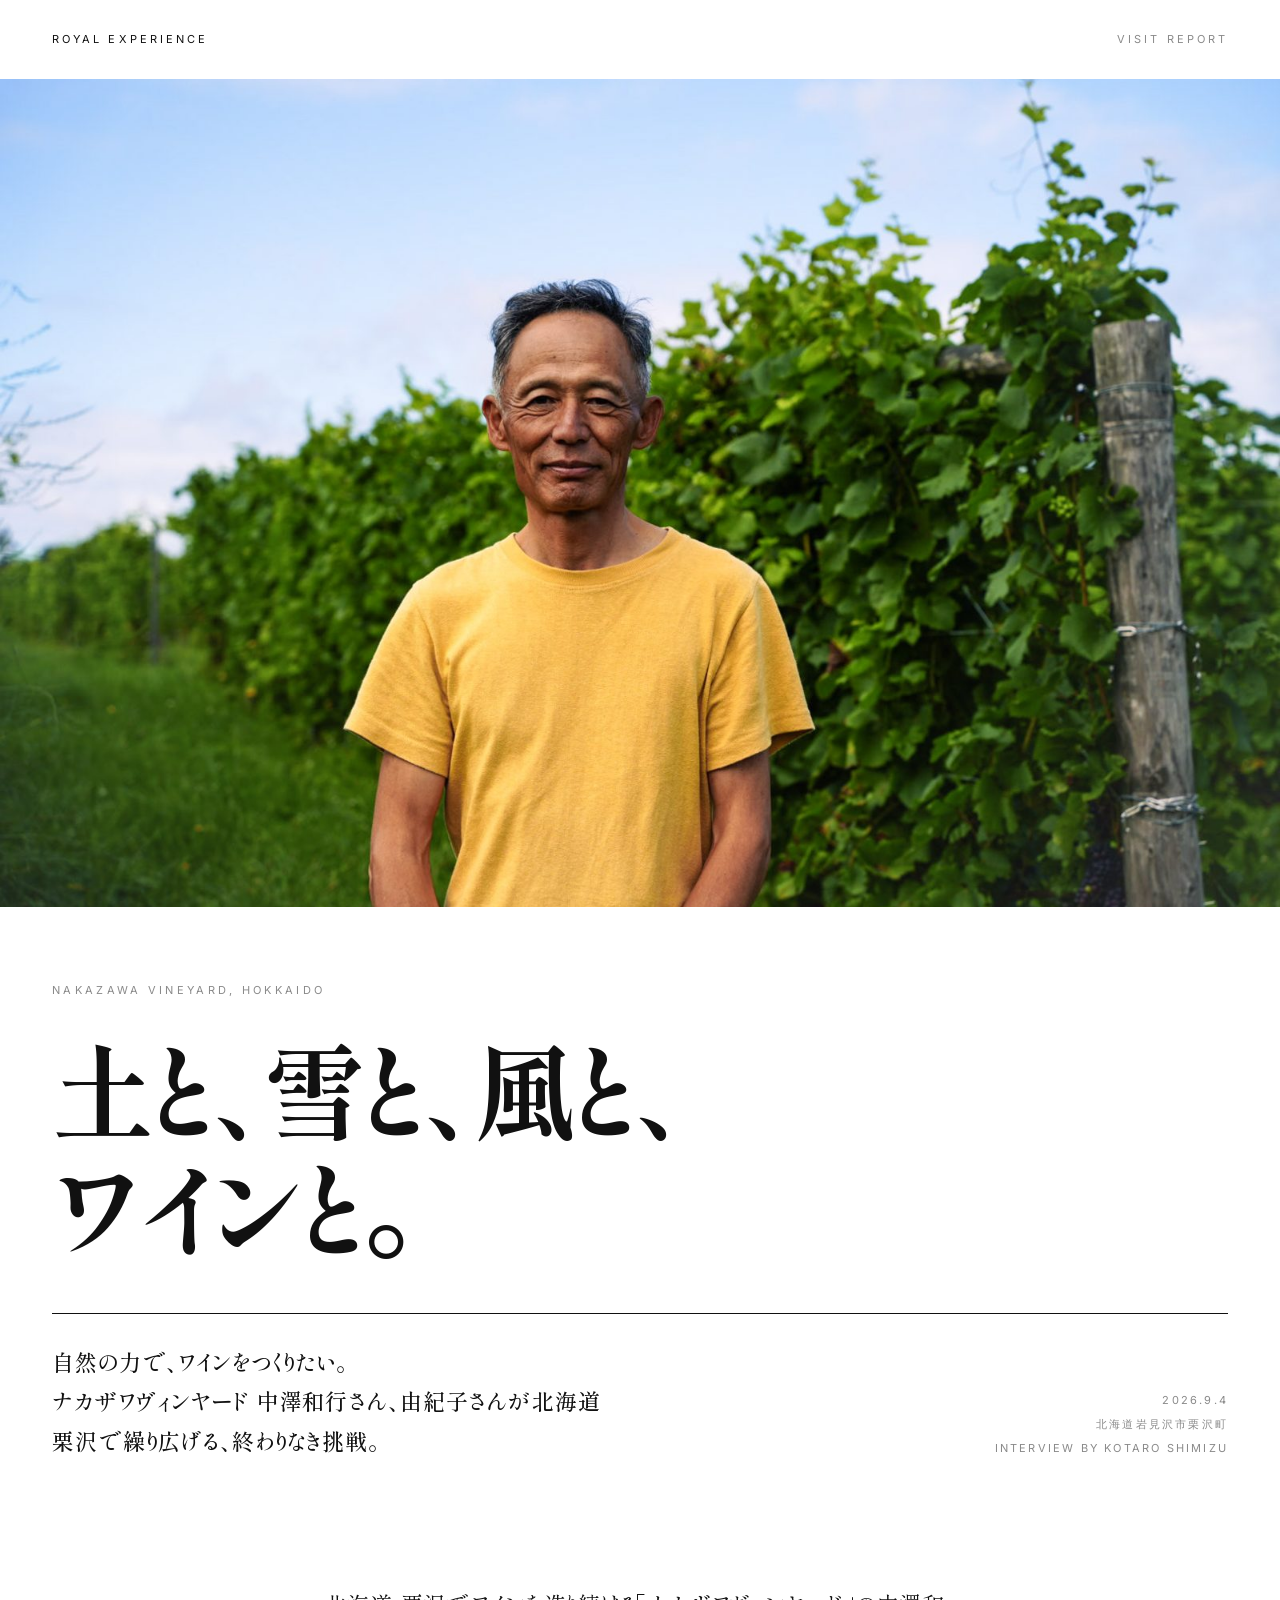
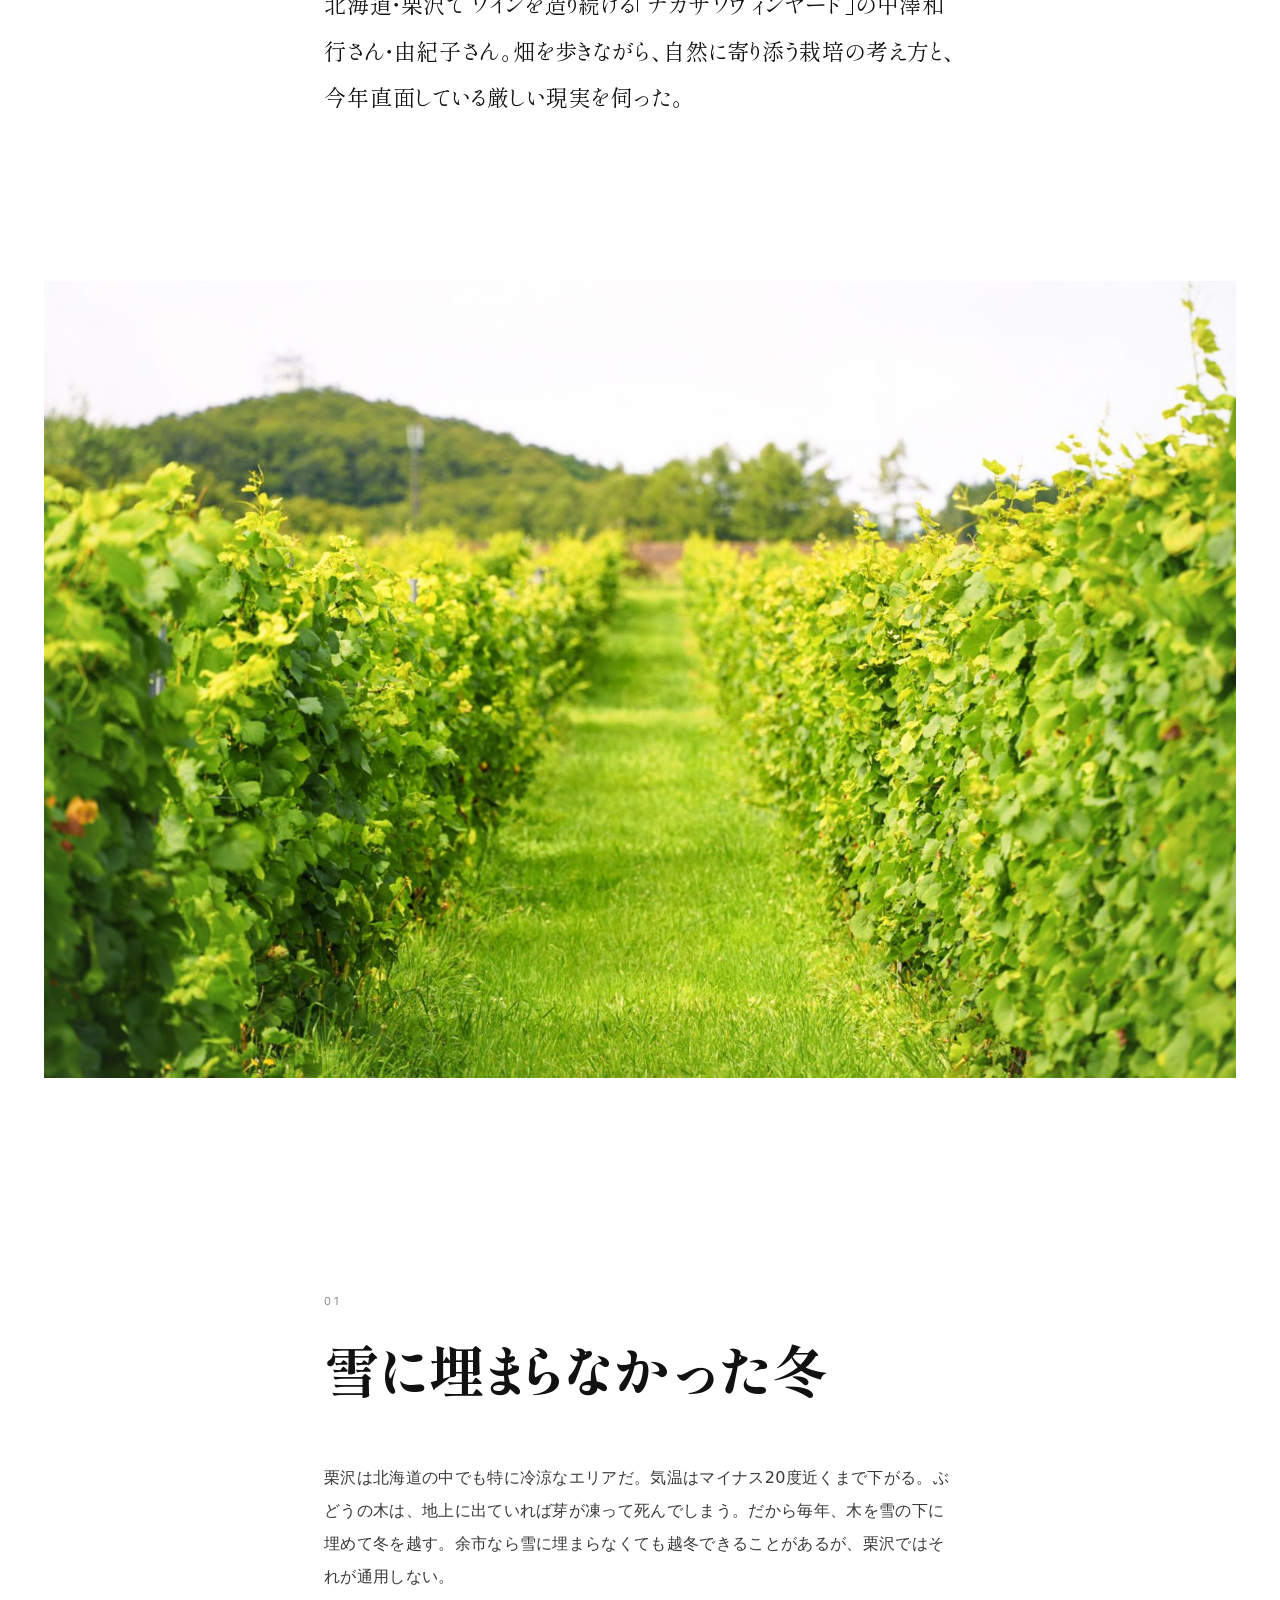
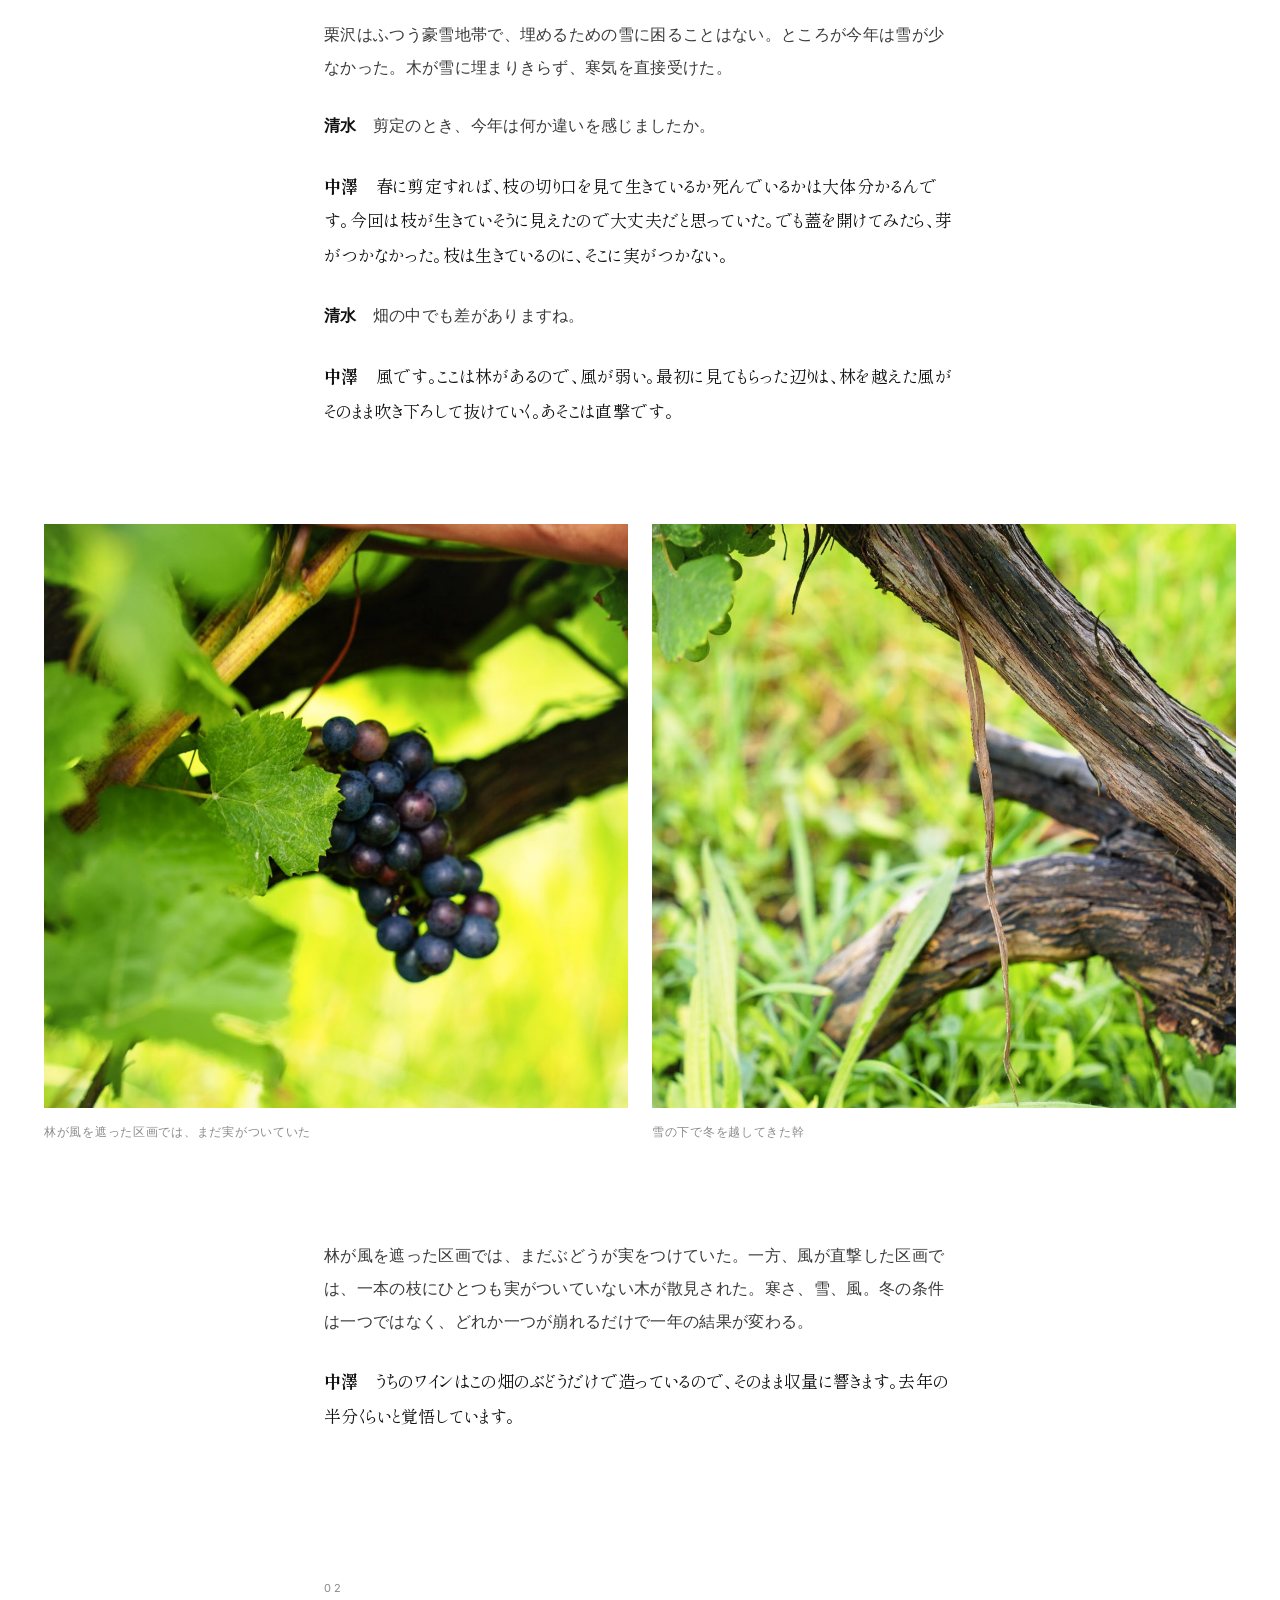
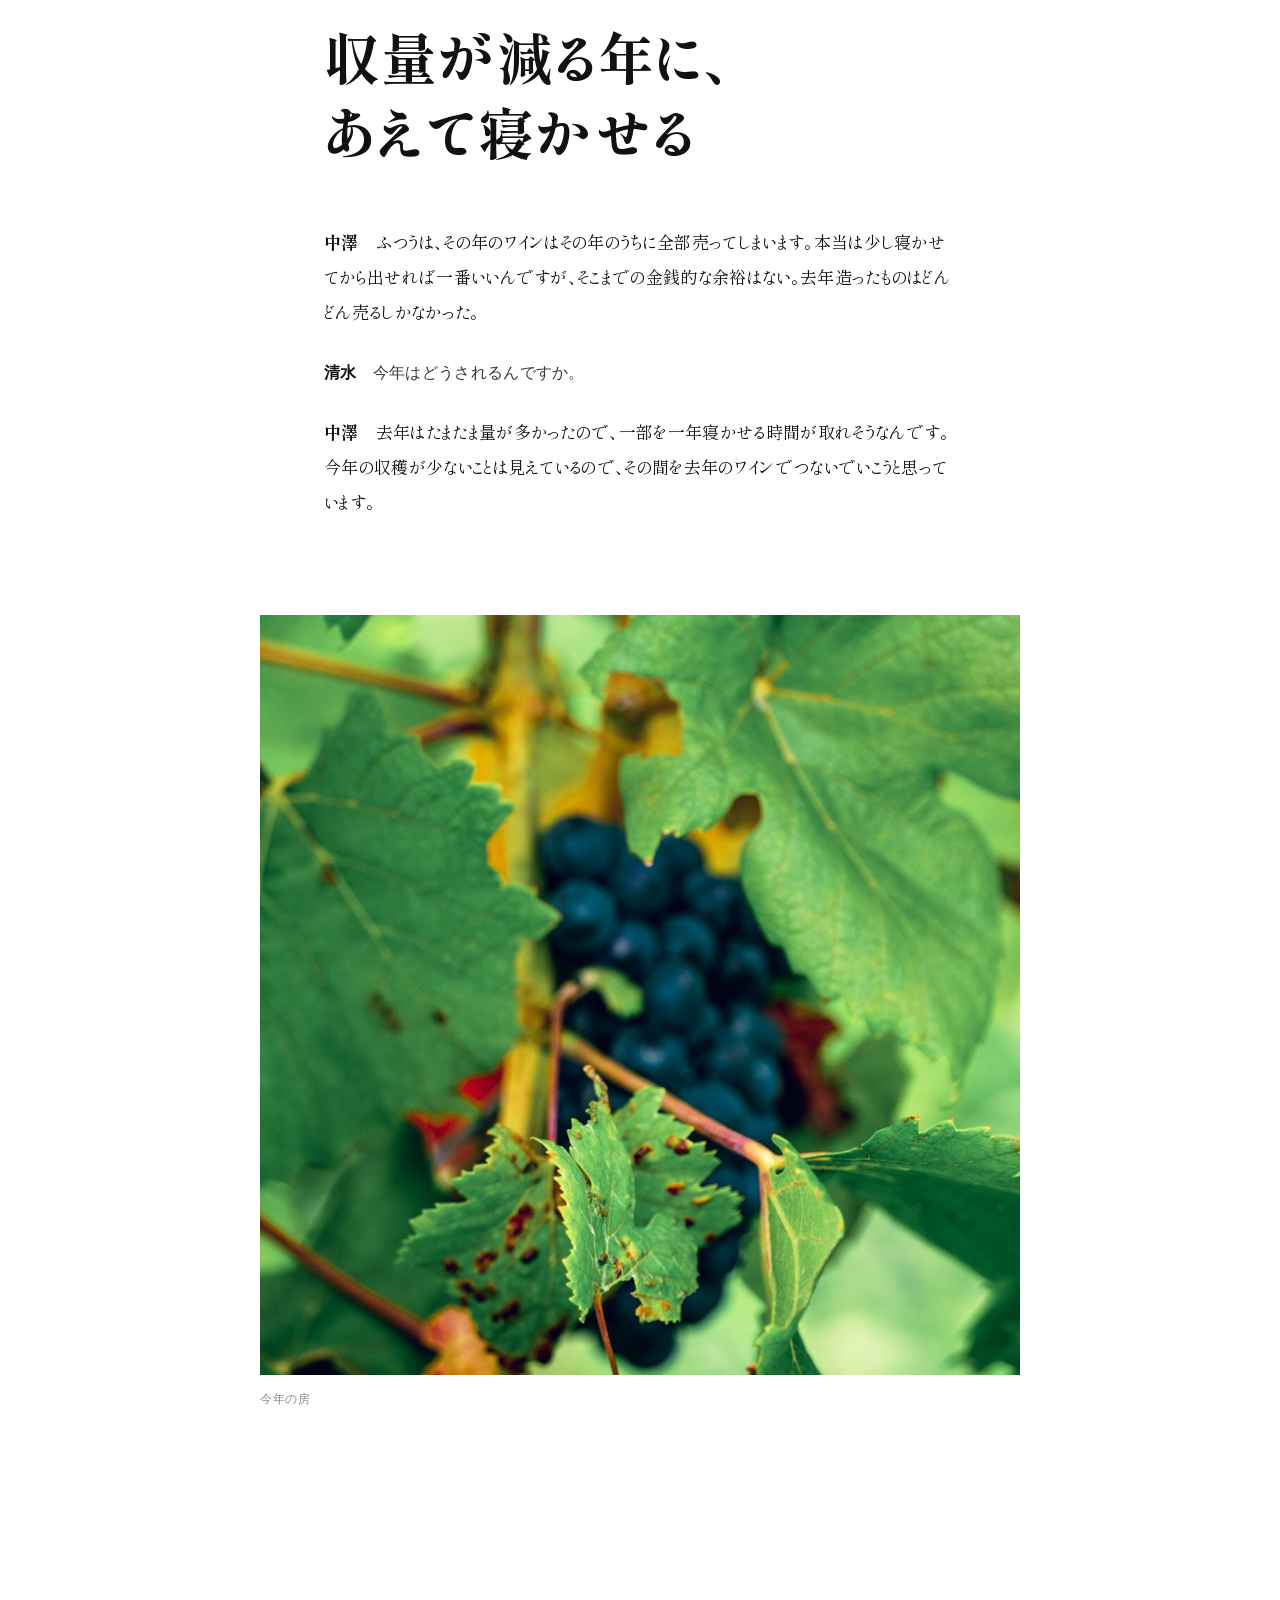
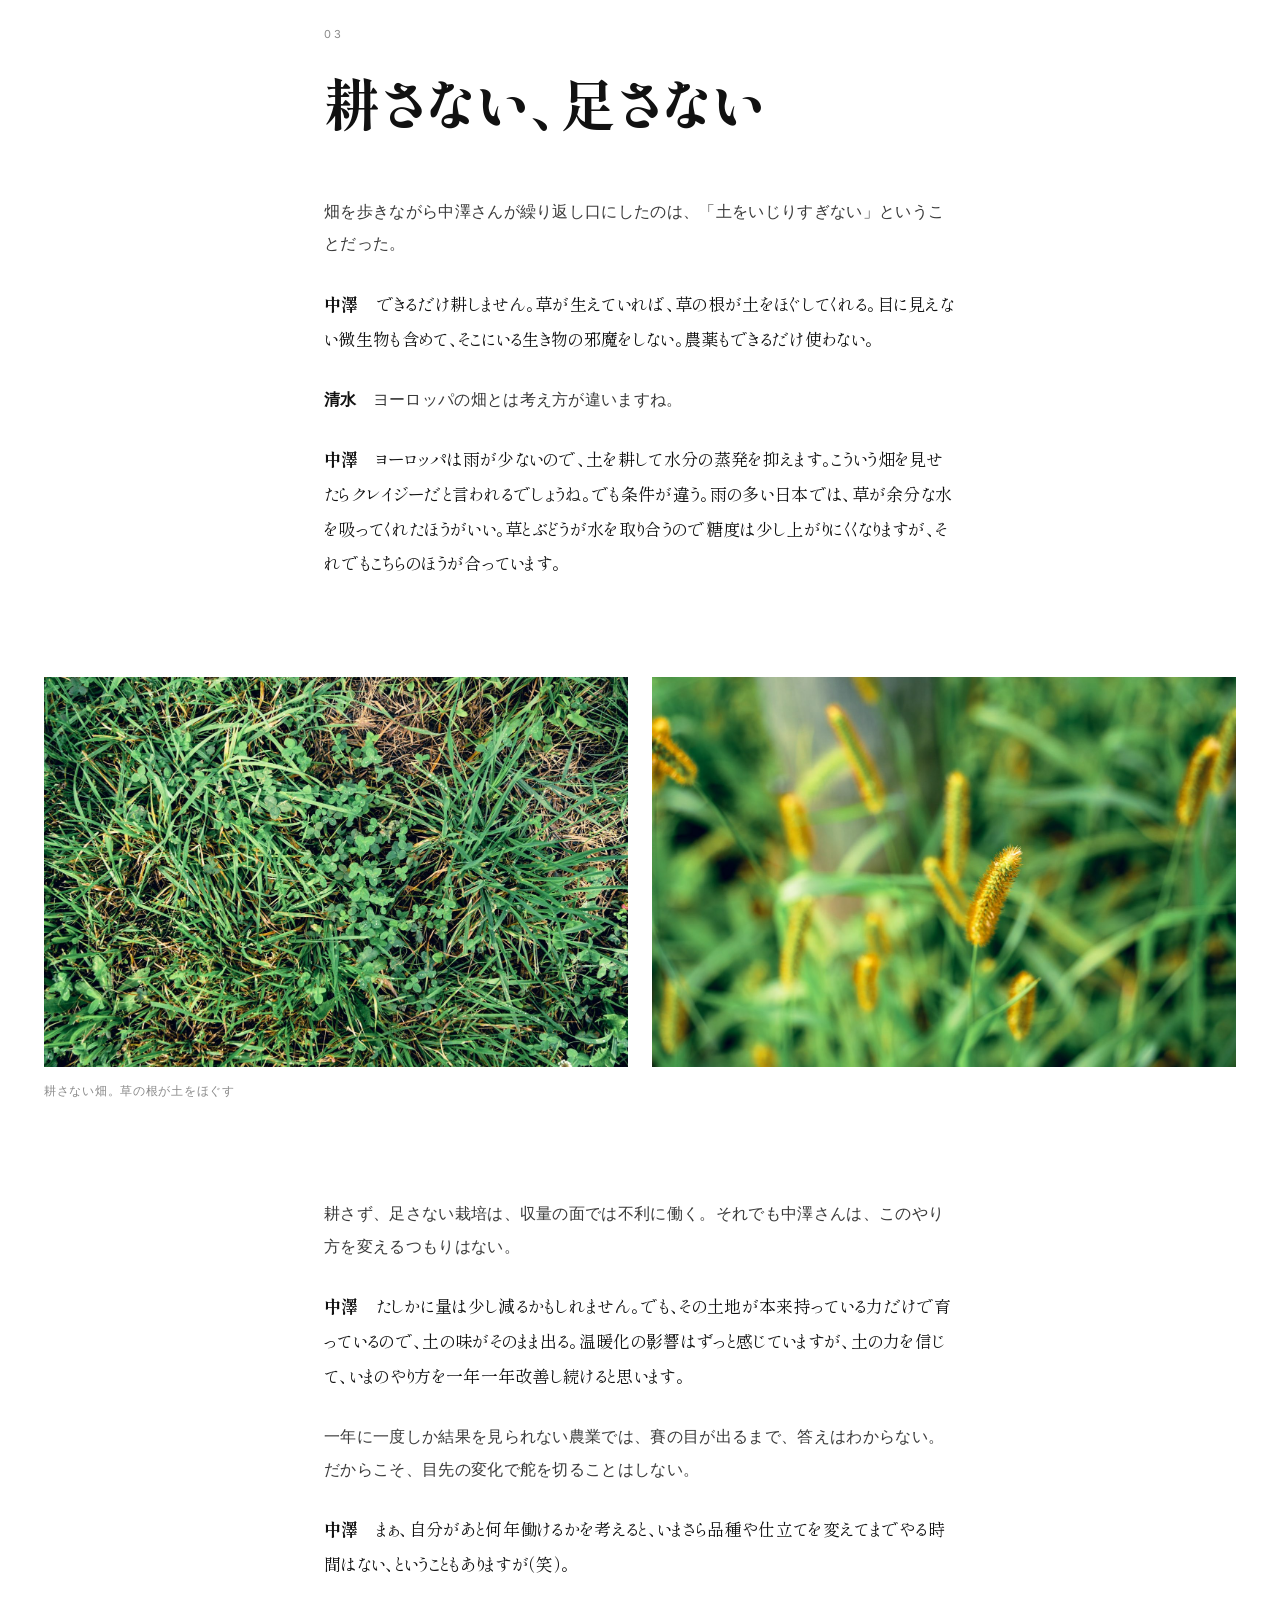
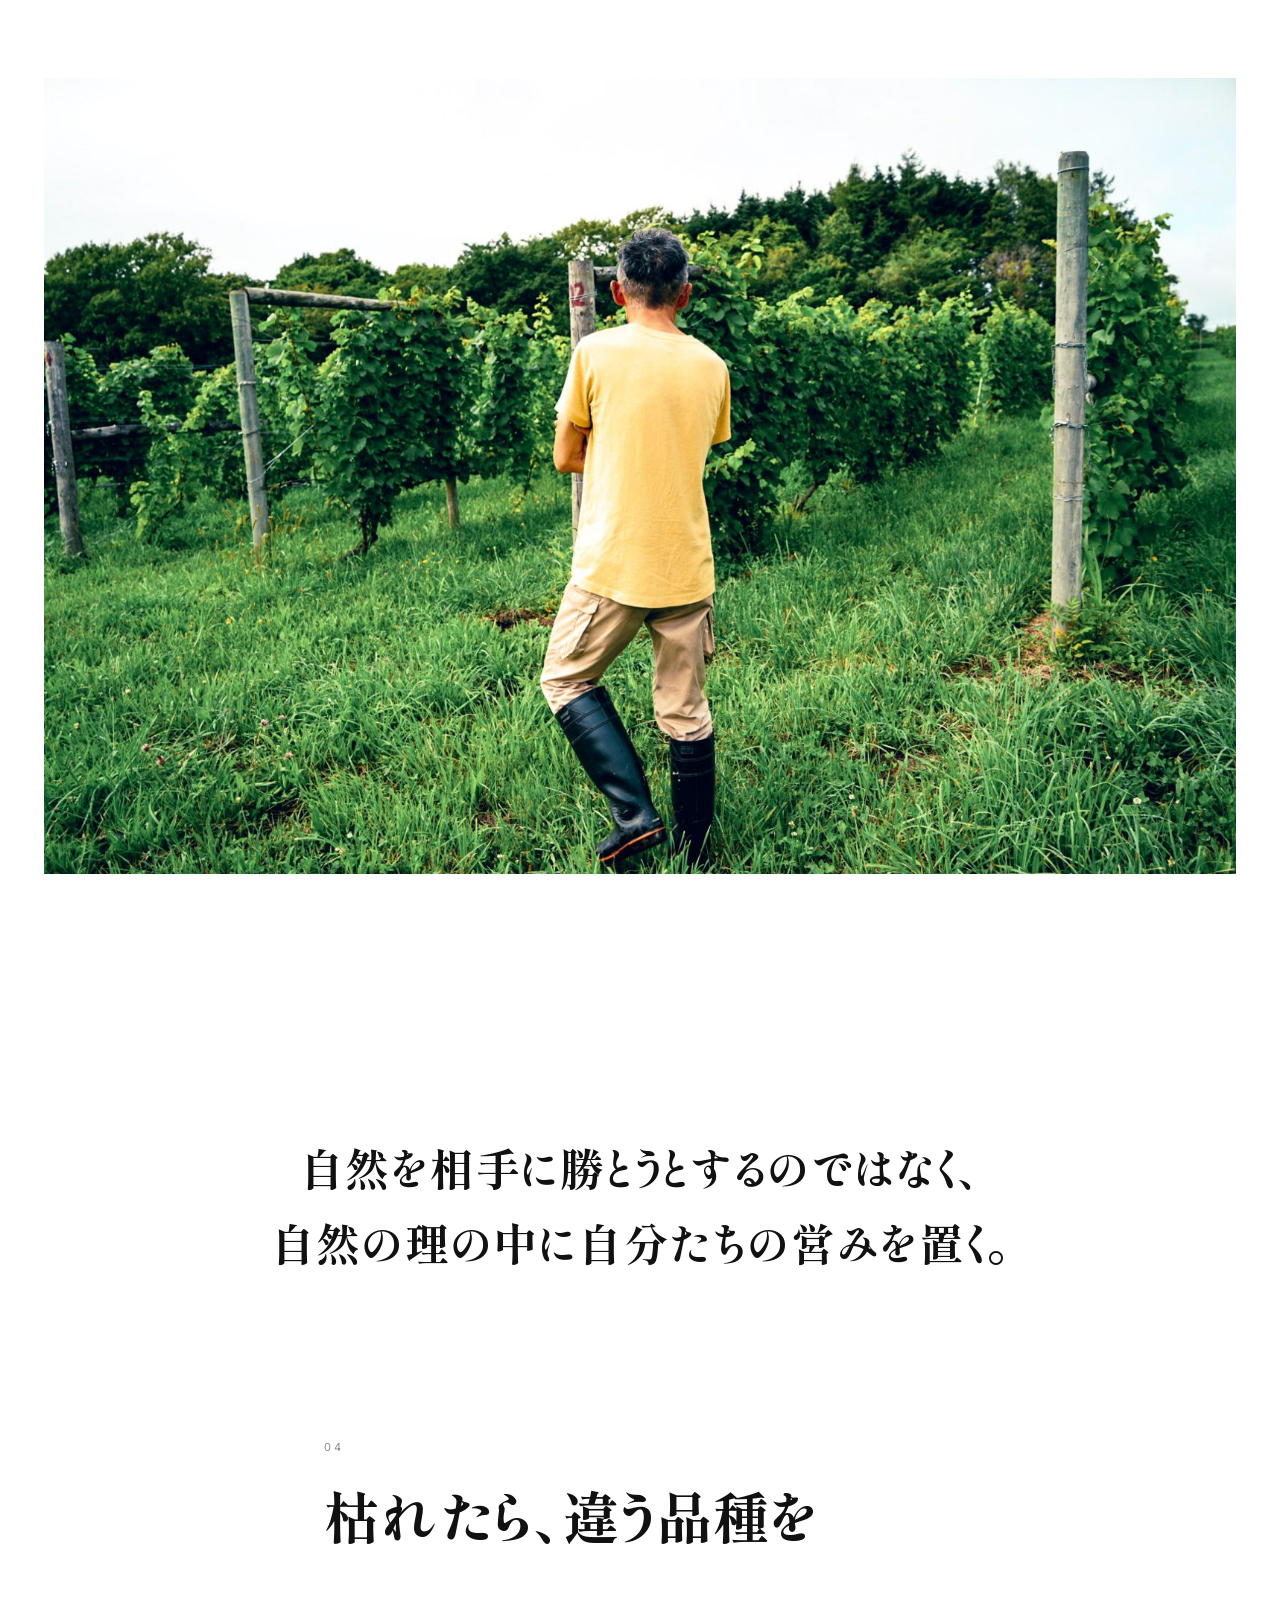
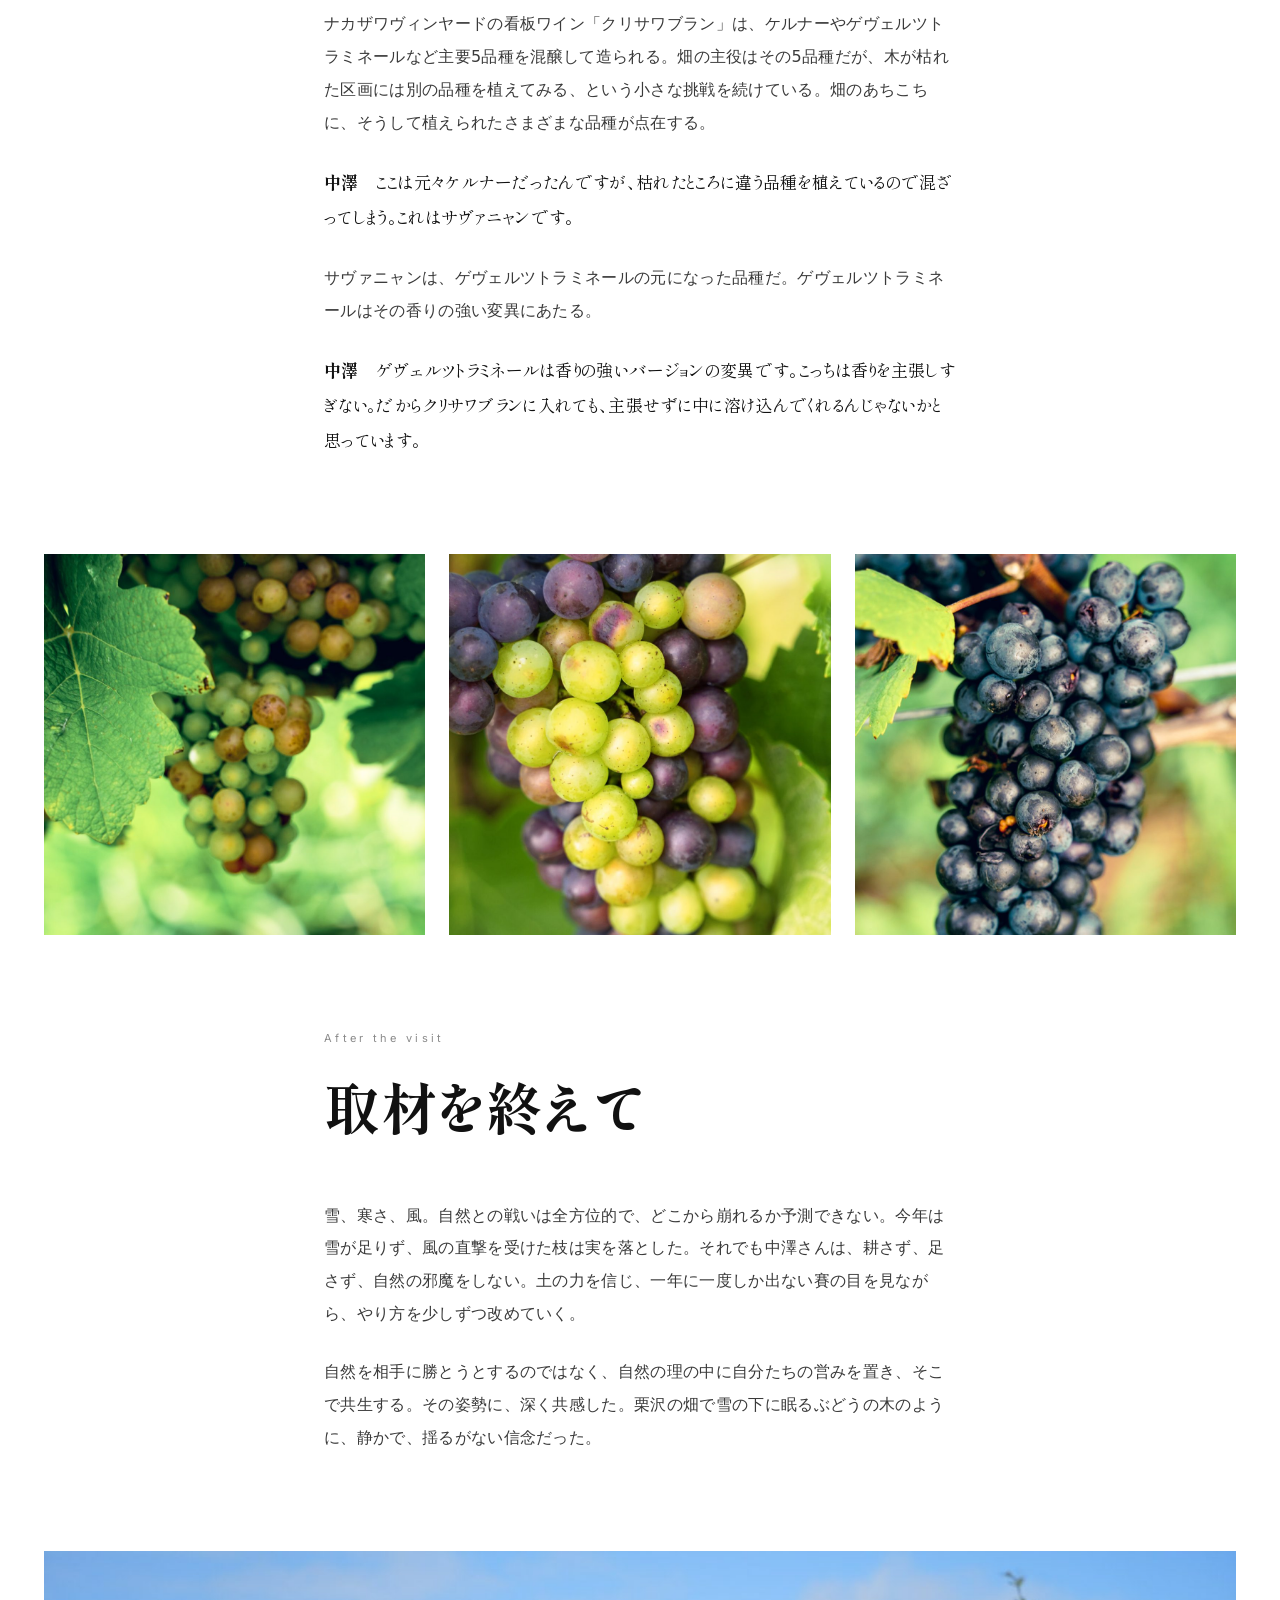
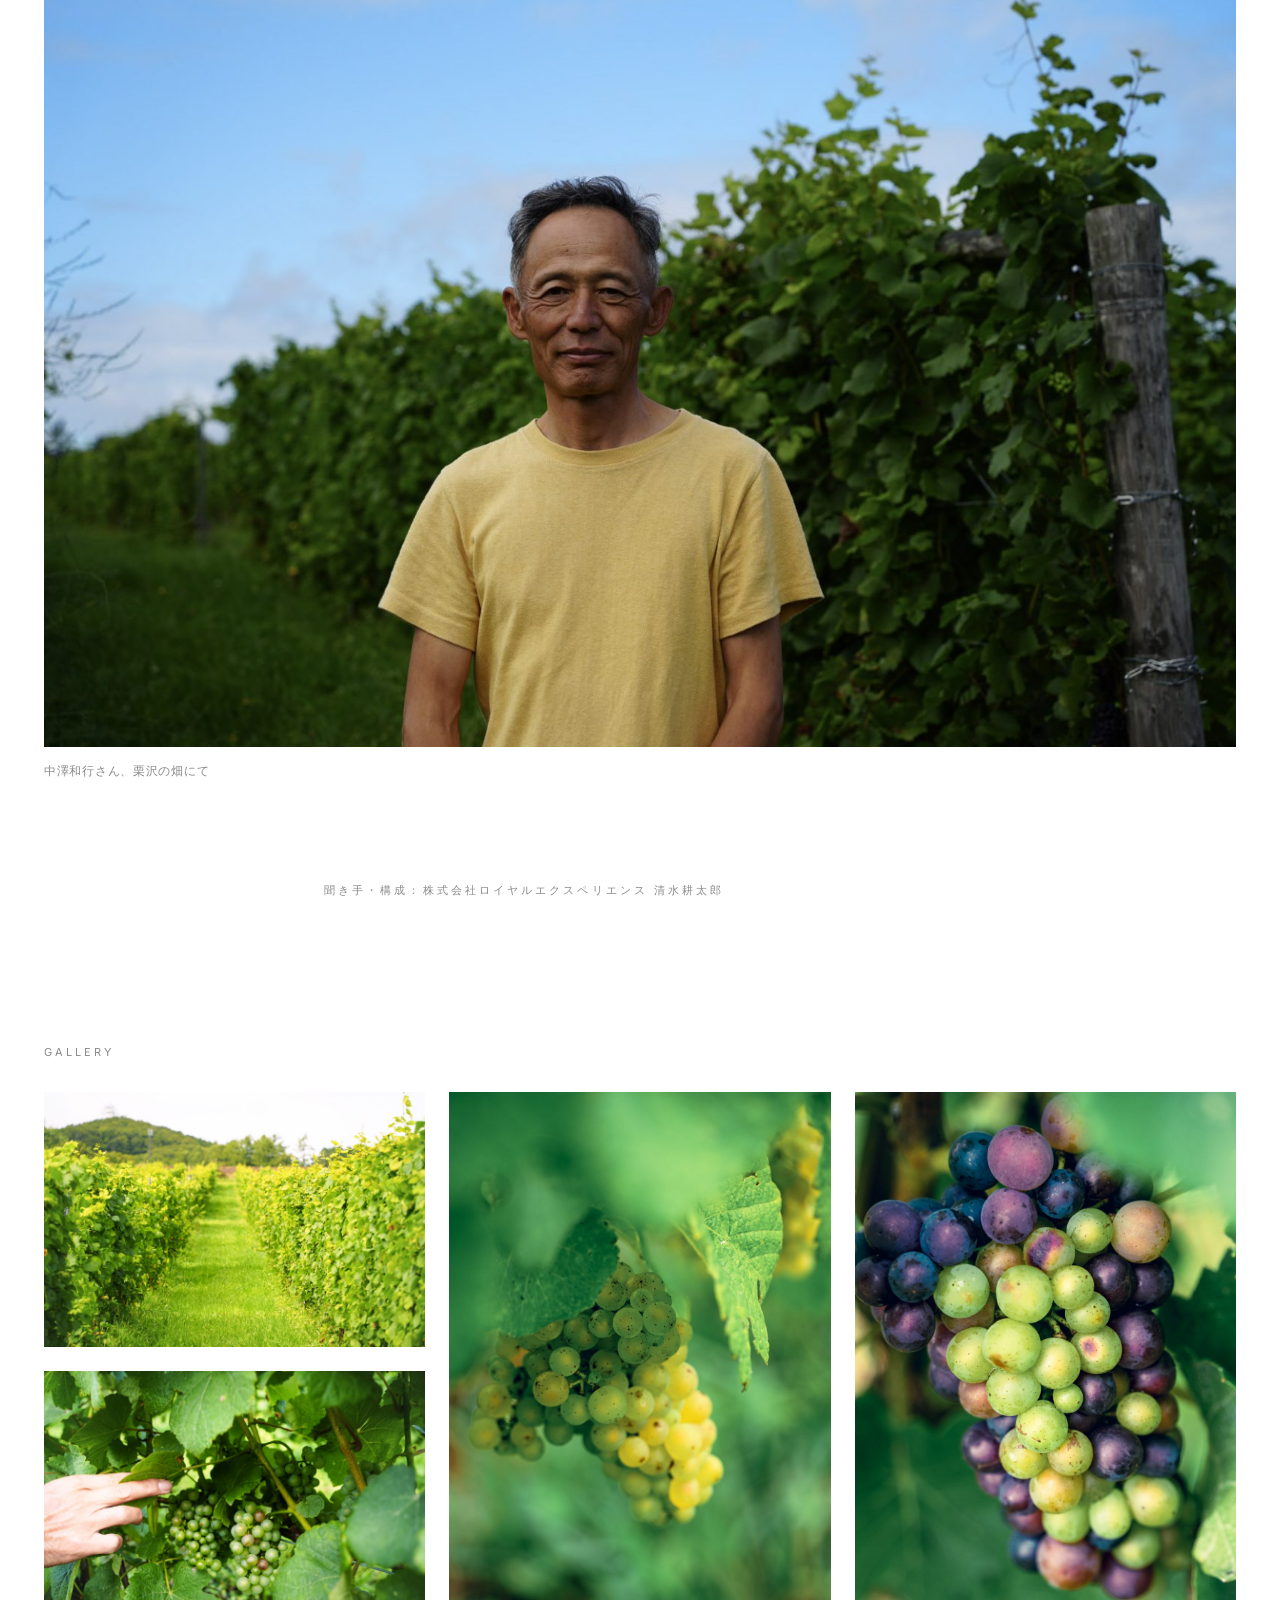
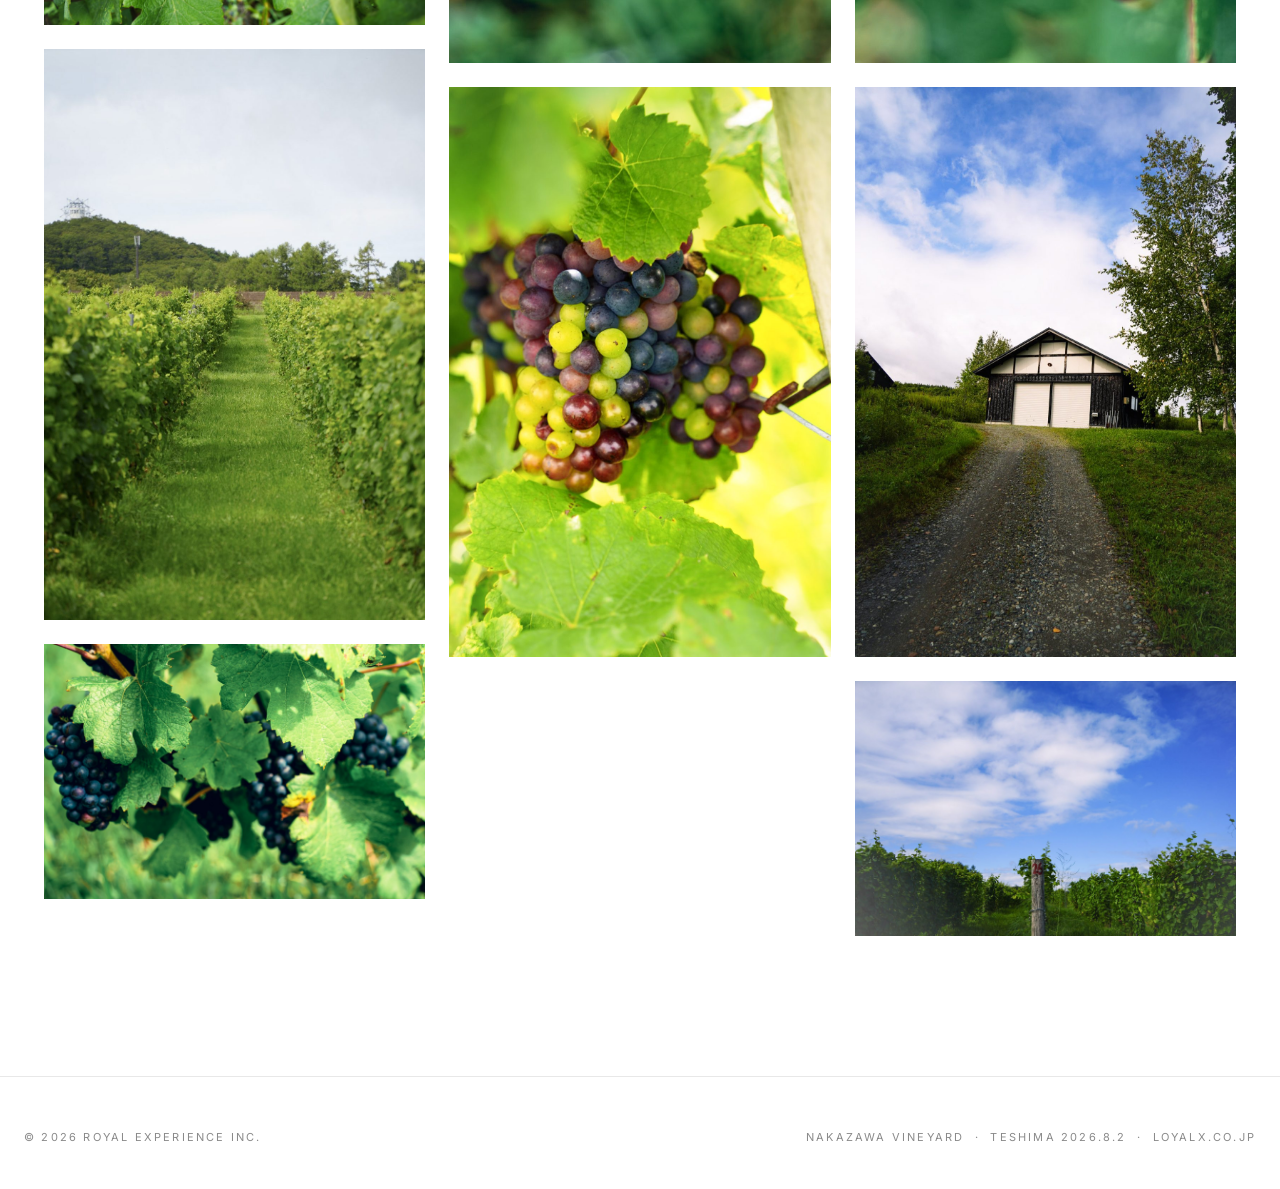
==== nakazawa20260904/index.html @ 69dc9559 "Add Nakazawa Vineyard visit report (2026.9.4) + news link + sitemap" ====
<!doctype html>
<html lang="ja">
<head>
<meta charset="utf-8"/>
<meta name="viewport" content="width=device-width,initial-scale=1"/>
<title>土と、雪と、風と、ワインと。｜ナカザワヴィンヤード訪問レポート｜2026.9.4</title>
<meta name="description" content="自然の力で、ワインをつくりたい。北海道・栗沢のナカザワヴィンヤードを訪ね、中澤和行さん・由紀子さんに畑を案内していただいた。雪に埋まらなかった冬、耕さない畑、枯れたら違う品種を植える挑戦。自然の理の中で共生する栽培の話。"/>
<link rel="canonical" href="https://loyalx.co.jp/nakazawa20260904/"/>
<meta property="og:title" content="土と、雪と、風と、ワインと。｜ナカザワヴィンヤード訪問レポート"/>
<meta property="og:description" content="自然の力で、ワインをつくりたい。北海道・栗沢。雪に埋まらなかった冬、耕さない畑、枯れたら違う品種を植える挑戦。中澤和行さんに聞く、自然の理の中で共生する栽培。"/>
<meta property="og:url" content="https://loyalx.co.jp/nakazawa20260904/"/>
<meta property="og:type" content="article"/>
<meta property="og:image" content="https://loyalx.co.jp/nakazawa20260904/assets/img/hero-portrait.jpg"/>

<script type="application/ld+json">
{
  "@context": "https://schema.org",
  "@type": "Article",
  "headline": "土と、雪と、風と、ワインと。―― ナカザワヴィンヤード訪問レポート",
  "datePublished": "2026-09-06",
  "dateCreated": "2026-09-04",
  "image": "https://loyalx.co.jp/nakazawa20260904/assets/img/hero-portrait.jpg",
  "url": "https://loyalx.co.jp/nakazawa20260904/",
  "author": { "@type": "Person", "name": "清水 耕太郎", "worksFor": { "@type": "Organization", "name": "株式会社ロイヤルエクスペリエンス", "url": "https://loyalx.co.jp/" } },
  "publisher": { "@type": "Organization", "name": "株式会社ロイヤルエクスペリエンス", "url": "https://loyalx.co.jp/", "logo": { "@type": "ImageObject", "url": "https://loyalx.co.jp/images/LX_logo.png" } },
  "about": { "@type": "Organization", "name": "ナカザワヴィンヤード", "url": "https://nakazawavineyard.jp/" }
}
</script>

<link rel="preconnect" href="https://fonts.googleapis.com">
<link rel="preconnect" href="https://fonts.gstatic.com" crossorigin>
<link href="https://fonts.googleapis.com/css2?family=Shippori+Mincho:wght@400;500;600;700;800&family=Zen+Kaku+Gothic+New:wght@300;400;500;700&family=Inter:wght@400;500&display=swap" rel="stylesheet">
<style>
  :root{--ink:#111;--ink2:#3a3a3a;--mute:#8a8a8a;--line:#e8e8e8;--read:680px;--wide:1240px}
  *{box-sizing:border-box}
  html,body{margin:0;padding:0;background:#fff;color:var(--ink);-webkit-font-smoothing:antialiased}
  body{font-family:"Zen Kaku Gothic New","Hiragino Kaku Gothic ProN","Yu Gothic",Meiryo,system-ui,sans-serif;font-weight:400;line-height:2.05;letter-spacing:.02em;font-feature-settings:"palt" 1}
  a{color:inherit;text-decoration:none}
  img{max-width:100%;display:block}
  .serif{font-family:"Shippori Mincho","Hiragino Mincho ProN","Yu Mincho",serif}
  .read{max-width:var(--read);margin:0 auto;padding:0 24px}
  .wide{max-width:var(--wide);margin:0 auto;padding:0 24px}
  .label{font-family:"Inter",sans-serif;font-size:11px;letter-spacing:.28em;text-transform:uppercase;color:var(--mute)}

  header.top{padding:28px 32px;display:flex;justify-content:space-between;align-items:center;max-width:var(--wide);margin:0 auto}
  header.top .brand{font-family:"Inter",sans-serif;font-size:11px;letter-spacing:.28em;text-transform:uppercase}

  .hero{width:100%;height:92vh;min-height:520px;max-height:960px;overflow:hidden}
  .hero img{width:100%;height:100%;object-fit:cover;object-position:center 35%}
  @media (max-width:720px){.hero{height:auto;min-height:0;max-height:none;aspect-ratio:4/5}.hero img{object-position:44% 40%}}

  .title{max-width:var(--wide);margin:0 auto;padding:72px 32px 0}
  .title .over{font-family:"Inter",sans-serif;font-size:11px;letter-spacing:.3em;text-transform:uppercase;color:var(--mute);margin:0 0 28px}
  .title h1{font-family:"Shippori Mincho",serif;font-weight:800;font-size:clamp(40px,8vw,112px);line-height:1.15;letter-spacing:-.01em;margin:0;max-width:16em}
  .title .deck{display:grid;grid-template-columns:1fr 1fr;gap:40px;align-items:end;margin-top:48px;padding-top:28px;border-top:1px solid var(--ink)}
  .title .deck p{font-family:"Shippori Mincho",serif;font-weight:500;font-size:clamp(17px,1.8vw,22px);line-height:1.8;letter-spacing:.04em;margin:0}
  .title .by{font-family:"Inter",sans-serif;font-size:11px;letter-spacing:.2em;text-transform:uppercase;color:var(--mute);line-height:2.2;text-align:right}
  @media (max-width:720px){.title .deck{grid-template-columns:1fr;gap:20px}.title .by{text-align:left}}
  .cap{margin-top:14px;font-size:12px;letter-spacing:.06em;color:var(--mute);line-height:1.8}

  .sq img{aspect-ratio:1/1;object-fit:cover;width:100%}
  .lede{padding:120px 0 40px}
  .lede p{font-family:"Shippori Mincho",serif;font-size:clamp(18px,2vw,22px);line-height:2.1;letter-spacing:.04em;margin:0 0 1.2em}

  .ch{padding:120px 0 0}
  .ch h2{font-family:"Shippori Mincho",serif;font-weight:800;font-size:clamp(30px,4.6vw,56px);line-height:1.35;letter-spacing:.02em;margin:0 0 56px}
  .ch h2 .n{display:block;font-family:"Inter",sans-serif;font-weight:400;font-size:11px;letter-spacing:.3em;color:var(--mute);margin-bottom:22px}
  .ch p{font-size:16px;color:var(--ink2);margin:0 0 1.6em}
  .qa p{margin:0 0 1.6em}
  .qa b{font-weight:700;color:var(--ink);margin-right:1em}
  .qa .a{font-family:"Shippori Mincho",serif;font-size:17px;color:var(--ink);line-height:2.05}

  figure{margin:0}
  .f{margin:80px 0}
  .f img{width:100%;height:auto}
  .f-wide{max-width:var(--wide);margin:96px auto;padding:0 24px}
  .f-wide.portrait figure{max-width:760px;margin:0 auto}
  .f-grid{display:grid;grid-template-columns:1fr 1fr;gap:24px;max-width:var(--wide);margin:96px auto;padding:0 24px}
  .f-grid.three{grid-template-columns:repeat(3,1fr)}
  .f-grid img{width:100%;aspect-ratio:1/1;object-fit:cover}
  .f-grid.land img{aspect-ratio:3/2}
  @media (max-width:640px){.f-grid,.f-grid.three{grid-template-columns:1fr 1fr;gap:12px}}
  .f-read{margin:80px 0}

  .pull{padding:160px 24px;text-align:center}
  .pull p{margin:0 auto;max-width:900px;font-family:"Shippori Mincho",serif;font-weight:700;font-size:clamp(24px,3.6vw,44px);line-height:1.7;letter-spacing:.04em}

  .end{padding:120px 0 0}
  .end .sign{margin-top:64px;font-family:"Inter",sans-serif;font-size:11px;letter-spacing:.24em;color:var(--mute)}

  .gal{max-width:var(--wide);margin:140px auto 0;padding:0 24px}
  .gal .label{display:block;margin-bottom:28px}
  .masonry{columns:3;column-gap:24px}
  .masonry img{width:100%;margin-bottom:24px;break-inside:avoid}
  @media (max-width:800px){.masonry{columns:2;column-gap:12px}.masonry img{margin-bottom:12px}}

  footer{margin-top:140px;padding:48px 24px 40px;border-top:1px solid var(--line)}
  footer .in{max-width:var(--wide);margin:0 auto;display:flex;justify-content:space-between;gap:24px;flex-wrap:wrap;font-family:"Inter",sans-serif;font-size:11px;letter-spacing:.2em;text-transform:uppercase;color:var(--mute);line-height:2.2}
  footer a:hover{color:var(--ink)}
</style>
</head>
<body>

<header class="top">
  <a class="brand" href="https://loyalx.co.jp/">Royal Experience</a>
  <span class="brand" style="color:var(--mute)">Visit Report</span>
</header>

<div class="hero"><img src="assets/img/hero-portrait.jpg" alt="栗沢の畑に立つ中澤和行さん"></div>

<section class="title">
  <p class="over">Nakazawa Vineyard, Hokkaido</p>
  <h1>土と、雪と、風と、<br>ワインと。</h1>
  <div class="deck">
    <p>自然の力で、ワインをつくりたい。<br>ナカザワヴィンヤード 中澤和行さん、由紀子さんが北海道栗沢で繰り広げる、終わりなき挑戦。</p>
    <div class="by">2026.9.4<br>北海道岩見沢市栗沢町<br>Interview by Kotaro Shimizu</div>
  </div>
</section>

<section class="lede"><div class="read">
  <p>北海道・栗沢でワインを造り続ける「ナカザワヴィンヤード」の中澤和行さん・由紀子さん。畑を歩きながら、自然に寄り添う栽培の考え方と、今年直面している厳しい現実を伺った。</p>
</div></section>

<div class="f-wide"><figure><img src="assets/img/hero.jpg" alt="北海道・栗沢、ナカザワヴィンヤードのぶどう畑"></figure></div>

<section class="ch"><div class="read">
  <h2><span class="n">01</span>雪に埋まらなかった冬</h2>
  <p>栗沢は北海道の中でも特に冷涼なエリアだ。気温はマイナス20度近くまで下がる。ぶどうの木は、地上に出ていれば芽が凍って死んでしまう。だから毎年、木を雪の下に埋めて冬を越す。余市なら雪に埋まらなくても越冬できることがあるが、栗沢ではそれが通用しない。</p>
  <p>栗沢はふつう豪雪地帯で、埋めるための雪に困ることはない。ところが今年は雪が少なかった。木が雪に埋まりきらず、寒気を直接受けた。</p>
  <div class="qa">
    <p><b>清水</b>剪定のとき、今年は何か違いを感じましたか。</p>
    <p class="a"><b>中澤</b>春に剪定すれば、枝の切り口を見て生きているか死んでいるかは大体分かるんです。今回は枝が生きていそうに見えたので大丈夫だと思っていた。でも蓋を開けてみたら、芽がつかなかった。枝は生きているのに、そこに実がつかない。</p>
    <p><b>清水</b>畑の中でも差がありますね。</p>
    <p class="a"><b>中澤</b>風です。ここは林があるので、風が弱い。最初に見てもらった辺りは、林を越えた風がそのまま吹き下ろして抜けていく。あそこは直撃です。</p>
  </div>
</div></section>

<div class="f-grid">
  <figure><img src="assets/img/hand-grapes.jpg" alt="実をつけたぶどうの房を手に取る中澤さん"><figcaption class="cap">林が風を遮った区画では、まだ実がついていた</figcaption></figure>
  <figure><img src="assets/img/trunk.jpg" alt="ぶどうの古木の幹"><figcaption class="cap">雪の下で冬を越してきた幹</figcaption></figure>
</div>

<section class="ch" style="padding-top:0"><div class="read">
  <p>林が風を遮った区画では、まだぶどうが実をつけていた。一方、風が直撃した区画では、一本の枝にひとつも実がついていない木が散見された。寒さ、雪、風。冬の条件は一つではなく、どれか一つが崩れるだけで一年の結果が変わる。</p>
  <div class="qa">
    <p class="a"><b>中澤</b>うちのワインはこの畑のぶどうだけで造っているので、そのまま収量に響きます。去年の半分くらいと覚悟しています。</p>
  </div>
</div></section>

<section class="ch"><div class="read">
  <h2><span class="n">02</span>収量が減る年に、<br>あえて寝かせる</h2>
  <div class="qa">
    <p class="a"><b>中澤</b>ふつうは、その年のワインはその年のうちに全部売ってしまいます。本当は少し寝かせてから出せれば一番いいんですが、そこまでの金銭的な余裕はない。去年造ったものはどんどん売るしかなかった。</p>
    <p><b>清水</b>今年はどうされるんですか。</p>
    <p class="a"><b>中澤</b>去年はたまたま量が多かったので、一部を一年寝かせる時間が取れそうなんです。今年の収穫が少ないことは見えているので、その間を去年のワインでつないでいこうと思っています。</p>
  </div>
</div></section>

<div class="f-wide portrait sq"><figure><img src="assets/img/cluster-hang.jpg" alt="葉の間から下がるぶどうの房"><figcaption class="cap">今年の房</figcaption></figure></div>

<section class="ch"><div class="read">
  <h2><span class="n">03</span>耕さない、足さない</h2>
  <p>畑を歩きながら中澤さんが繰り返し口にしたのは、「土をいじりすぎない」ということだった。</p>
  <div class="qa">
    <p class="a"><b>中澤</b>できるだけ耕しません。草が生えていれば、草の根が土をほぐしてくれる。目に見えない微生物も含めて、そこにいる生き物の邪魔をしない。農薬もできるだけ使わない。</p>
    <p><b>清水</b>ヨーロッパの畑とは考え方が違いますね。</p>
    <p class="a"><b>中澤</b>ヨーロッパは雨が少ないので、土を耕して水分の蒸発を抑えます。こういう畑を見せたらクレイジーだと言われるでしょうね。でも条件が違う。雨の多い日本では、草が余分な水を吸ってくれたほうがいい。草とぶどうが水を取り合うので糖度は少し上がりにくくなりますが、それでもこちらのほうが合っています。</p>
  </div>
</div></section>

<div class="f-grid land">
  <figure><img src="assets/img/grass.jpg" alt="ぶどうの木の根元に茂る草"><figcaption class="cap">耕さない畑。草の根が土をほぐす</figcaption></figure>
  <figure><img src="assets/img/seedheads.jpg" alt="畑に茂る草の穂"></figure>
</div>

<section class="ch" style="padding-top:0"><div class="read">
  <p>耕さず、足さない栽培は、収量の面では不利に働く。それでも中澤さんは、このやり方を変えるつもりはない。</p>
  <div class="qa">
    <p class="a"><b>中澤</b>たしかに量は少し減るかもしれません。でも、その土地が本来持っている力だけで育っているので、土の味がそのまま出る。温暖化の影響はずっと感じていますが、土の力を信じて、いまのやり方を一年一年改善し続けると思います。</p>
  </div>
  <p>一年に一度しか結果を見られない農業では、賽の目が出るまで、答えはわからない。だからこそ、目先の変化で舵を切ることはしない。</p>
  <div class="qa">
    <p class="a"><b>中澤</b>まぁ、自分があと何年働けるかを考えると、いまさら品種や仕立てを変えてまでやる時間はない、ということもありますが（笑）。</p>
  </div>
</div></section>

<div class="f-wide"><figure><img src="assets/img/walking.jpg" alt="畑の畝の間を歩く中澤さん"></figure></div>

<section class="pull"><p>自然を相手に勝とうとするのではなく、<br>自然の理の中に自分たちの営みを置く。</p></section>

<section class="ch" style="padding-top:0"><div class="read">
  <h2><span class="n">04</span>枯れたら、違う品種を</h2>
  <p>ナカザワヴィンヤードの看板ワイン「クリサワブラン」は、ケルナーやゲヴェルツトラミネールなど主要5品種を混醸して造られる。畑の主役はその5品種だが、木が枯れた区画には別の品種を植えてみる、という小さな挑戦を続けている。畑のあちこちに、そうして植えられたさまざまな品種が点在する。</p>
  <div class="qa">
    <p class="a"><b>中澤</b>ここは元々ケルナーだったんですが、枯れたところに違う品種を植えているので混ざってしまう。これはサヴァニャンです。</p>
  </div>
  <p>サヴァニャンは、ゲヴェルツトラミネールの元になった品種だ。ゲヴェルツトラミネールはその香りの強い変異にあたる。</p>
  <div class="qa">
    <p class="a"><b>中澤</b>ゲヴェルツトラミネールは香りの強いバージョンの変異です。こっちは香りを主張しすぎない。だからクリサワブランに入れても、主張せずに中に溶け込んでくれるんじゃないかと思っています。</p>
  </div>
</div></section>

<div class="f-grid three">
  <figure><img src="assets/img/cluster-green.jpg" alt="緑色のぶどうの房"></figure>
  <figure><img src="assets/img/cluster-pink.jpg" alt="淡く色づいたぶどうの房"></figure>
  <figure><img src="assets/img/cluster-dark.jpg" alt="濃く色づいたぶどうの房"></figure>
</div>

<section class="ch end" style="padding-top:0"><div class="read">
  <h2><span class="n">After the visit</span>取材を終えて</h2>
  <p>雪、寒さ、風。自然との戦いは全方位的で、どこから崩れるか予測できない。今年は雪が足りず、風の直撃を受けた枝は実を落とした。それでも中澤さんは、耕さず、足さず、自然の邪魔をしない。土の力を信じ、一年に一度しか出ない賽の目を見ながら、やり方を少しずつ改めていく。</p>
  <p>自然を相手に勝とうとするのではなく、自然の理の中に自分たちの営みを置き、そこで共生する。その姿勢に、深く共感した。栗沢の畑で雪の下に眠るぶどうの木のように、静かで、揺るがない信念だった。</p>
</div></section>

<div class="f-wide"><figure><img src="assets/img/portrait-wide.jpg" alt="畑に立つ中澤和行さん"><figcaption class="cap">中澤和行さん、栗沢の畑にて</figcaption></figure></div>

<section><div class="read"><div class="sign label">聞き手・構成：株式会社ロイヤルエクスペリエンス 清水耕太郎</div></div></section>

<section class="gal">
  <span class="label">Gallery</span>
  <div class="masonry">
    <img src="assets/img/rows.jpg" alt="畑の畝">
    <img src="assets/img/hand-leaf.jpg" alt="葉に触れる手">
    <img src="assets/img/rows-hill.jpg" alt="丘に続く畑">
    <img src="assets/img/cluster-leaf.jpg" alt="葉陰の房">
    <img src="assets/img/cluster-yellow.jpg" alt="黄緑色の房">
    <img src="assets/img/cluster-color.jpg" alt="色づく房">
    <img src="assets/img/cluster-mixed.jpg" alt="色づき始めた房">
    <img src="assets/img/road.jpg" alt="畑へ続く道">
    <img src="assets/img/sky.jpg" alt="畑と空">
  </div>
</section>

<footer>
  <div class="in">
    <div>&copy; 2026 Royal Experience Inc.</div>
    <div><a href="https://nakazawavineyard.jp/" target="_blank" rel="noopener">Nakazawa Vineyard</a> &nbsp;·&nbsp; <a href="https://loyalx.co.jp/teshima20260802/">Teshima 2026.8.2</a> &nbsp;·&nbsp; <a href="https://loyalx.co.jp/">loyalx.co.jp</a></div>
  </div>
</footer>
</body>
</html>
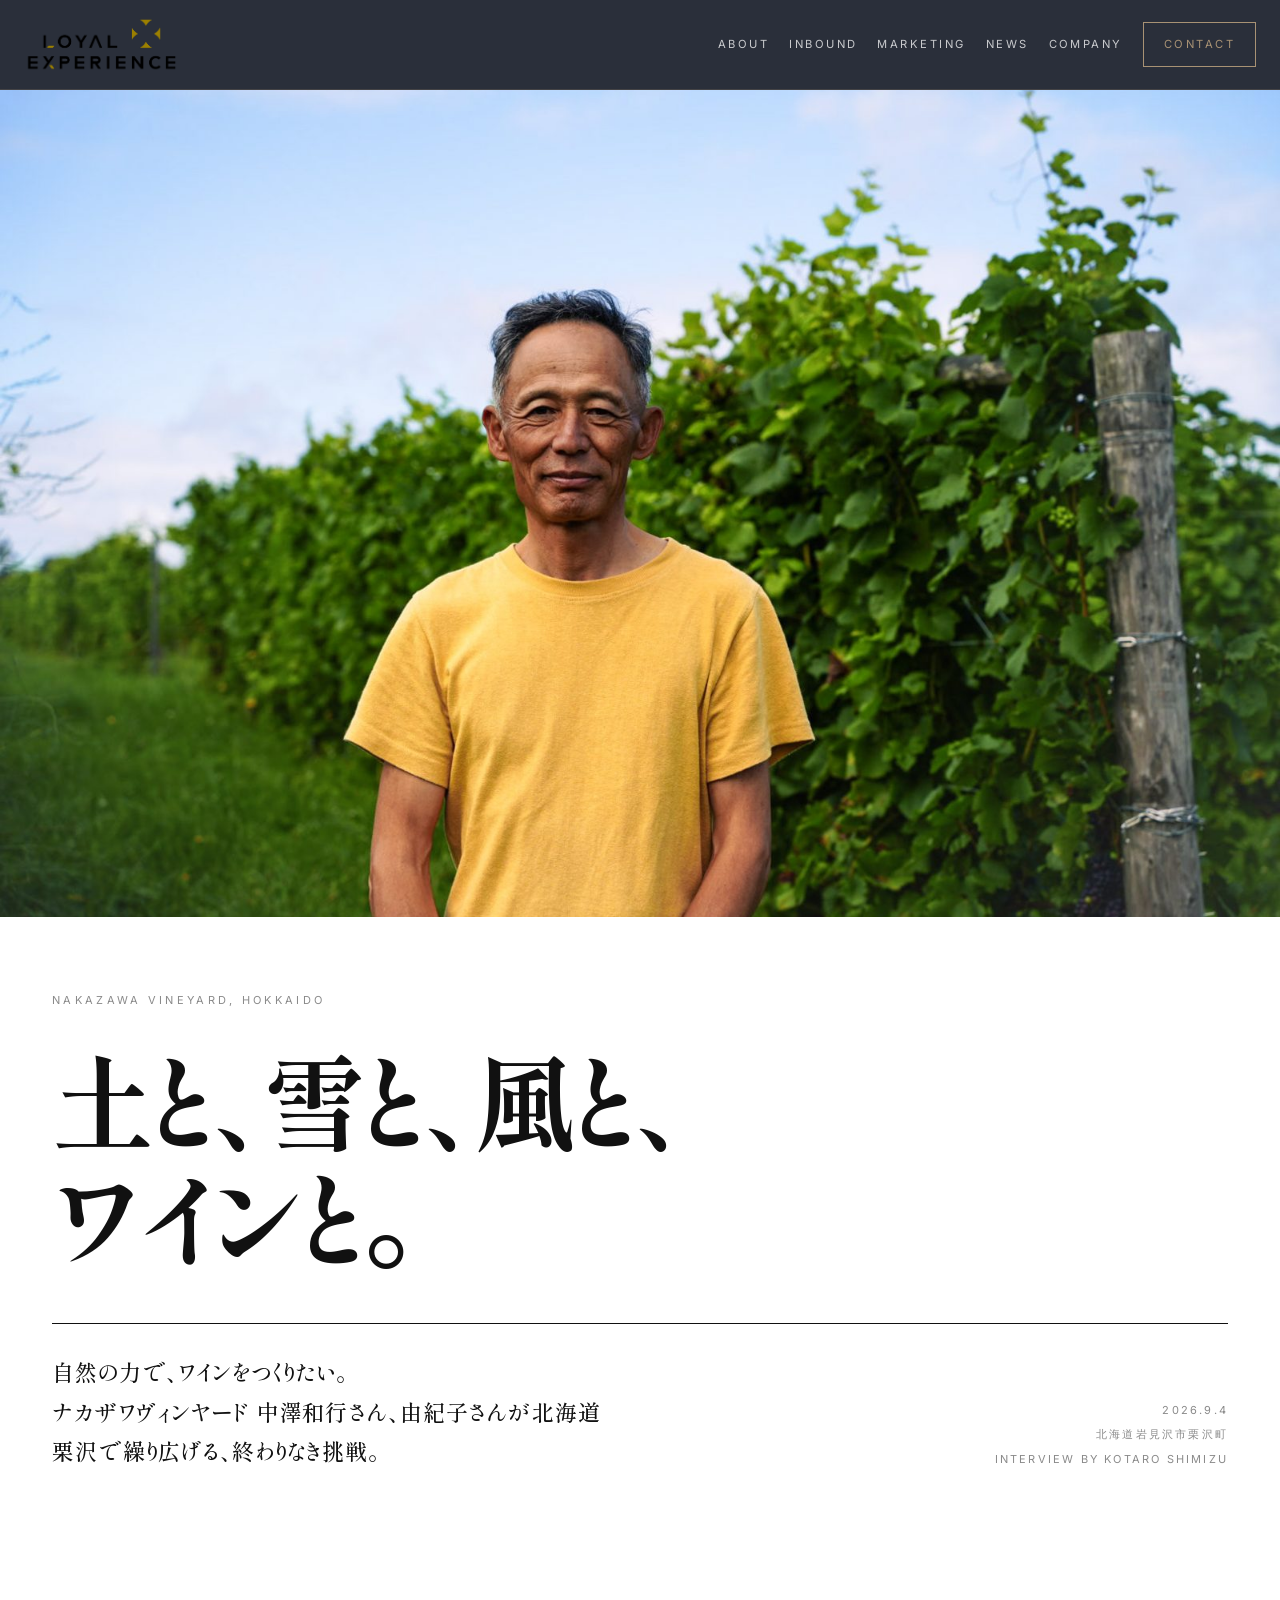
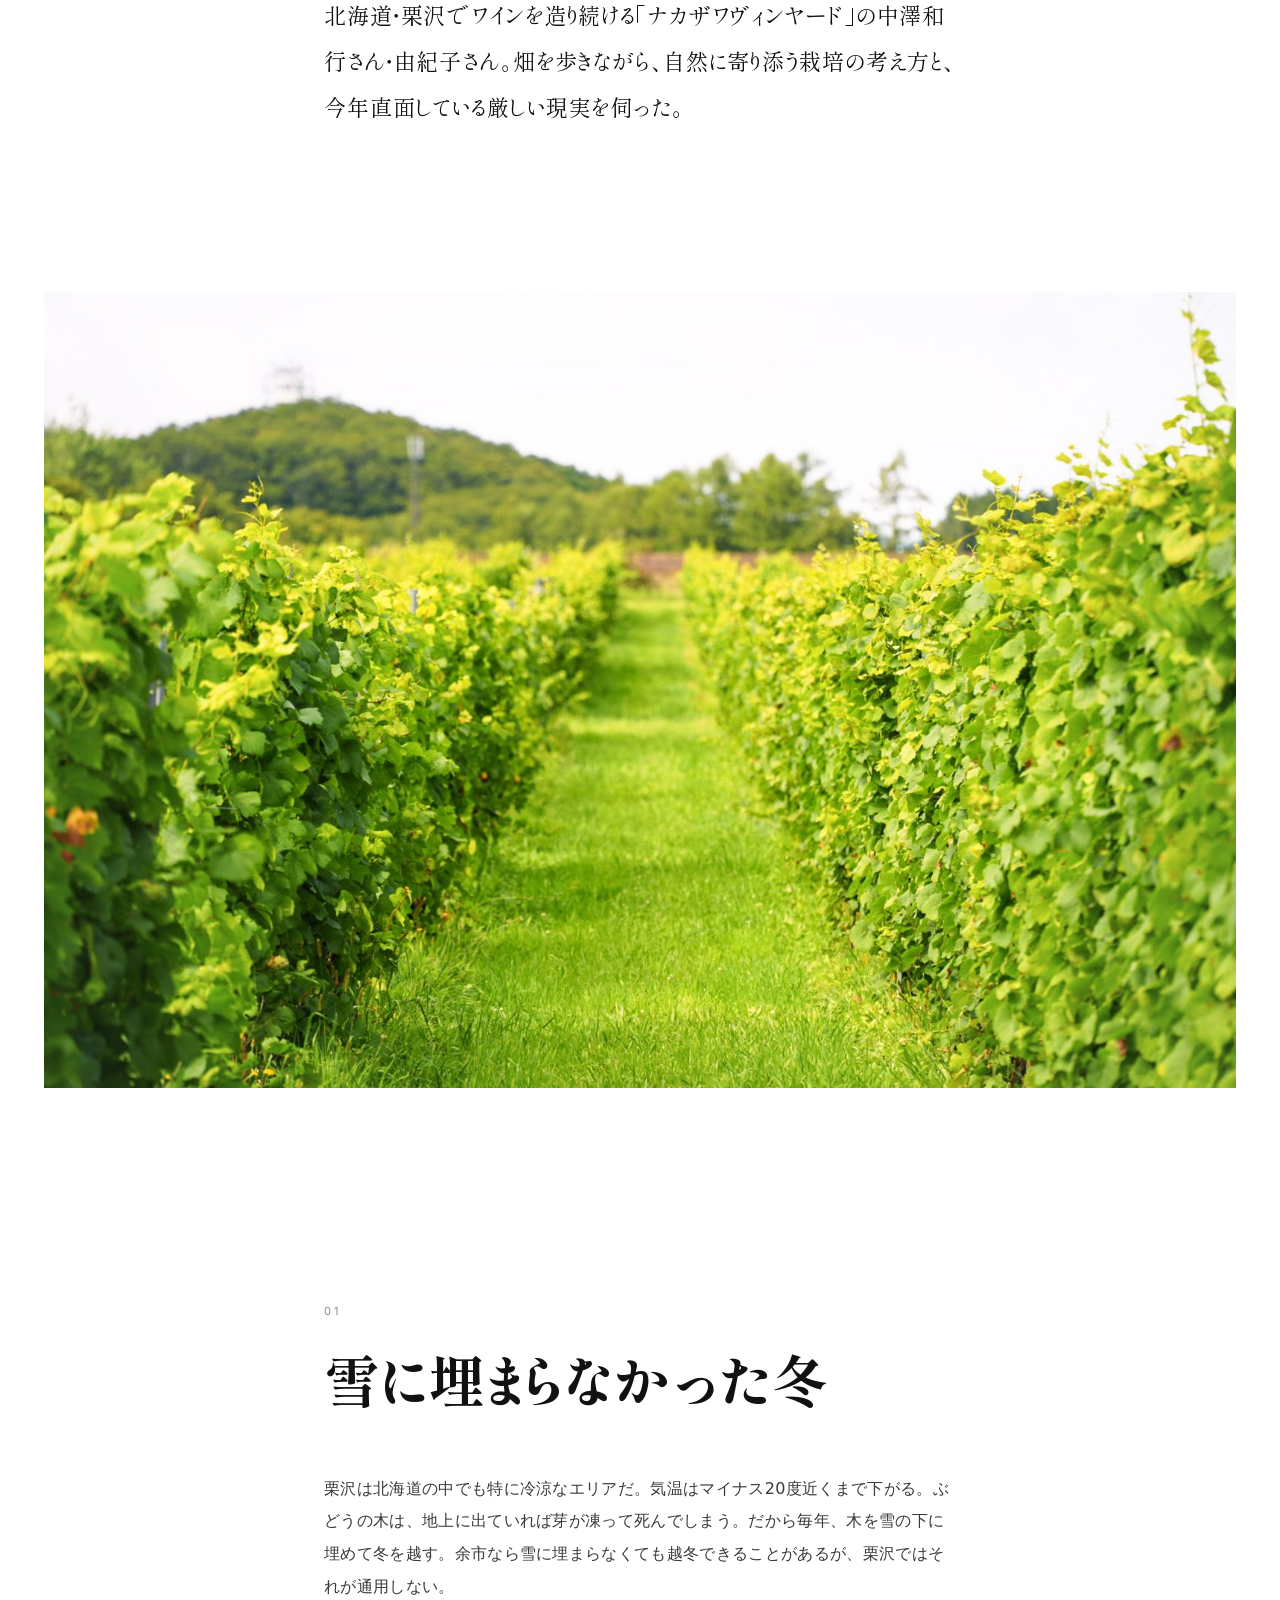
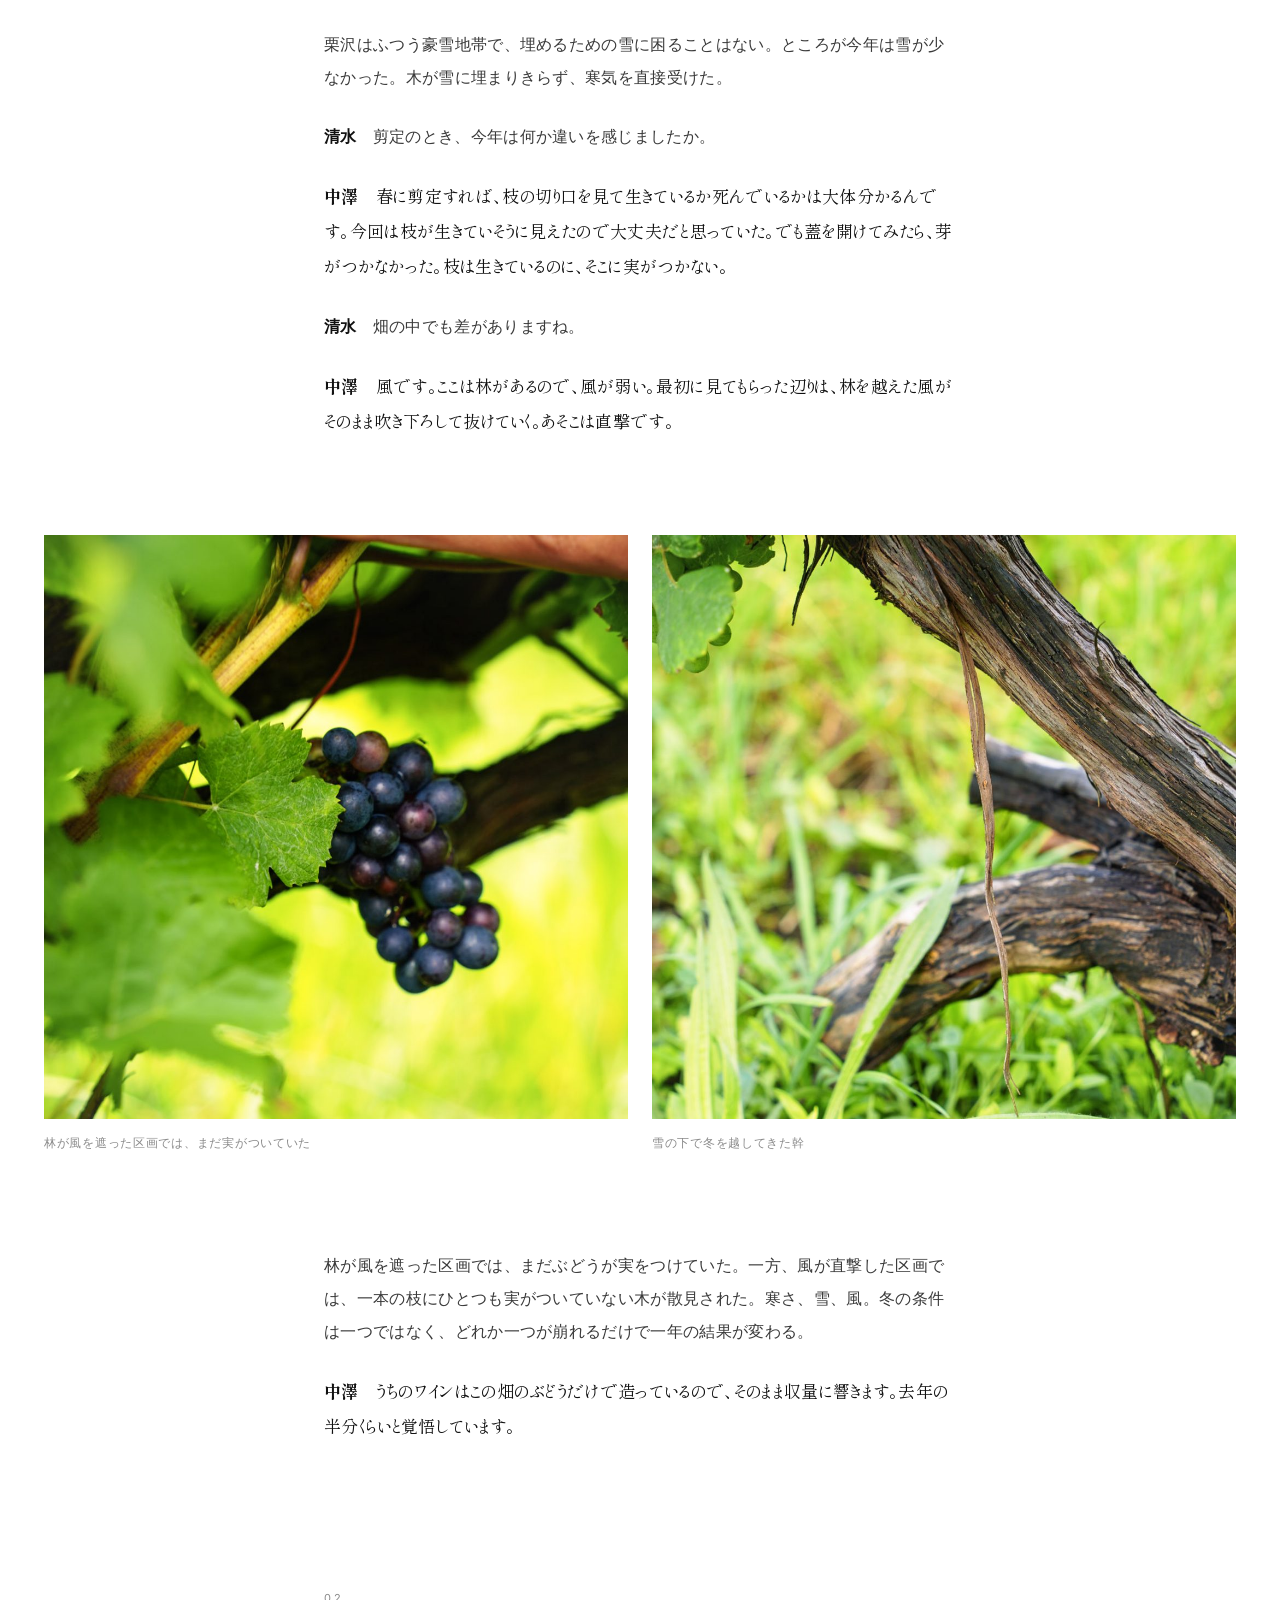
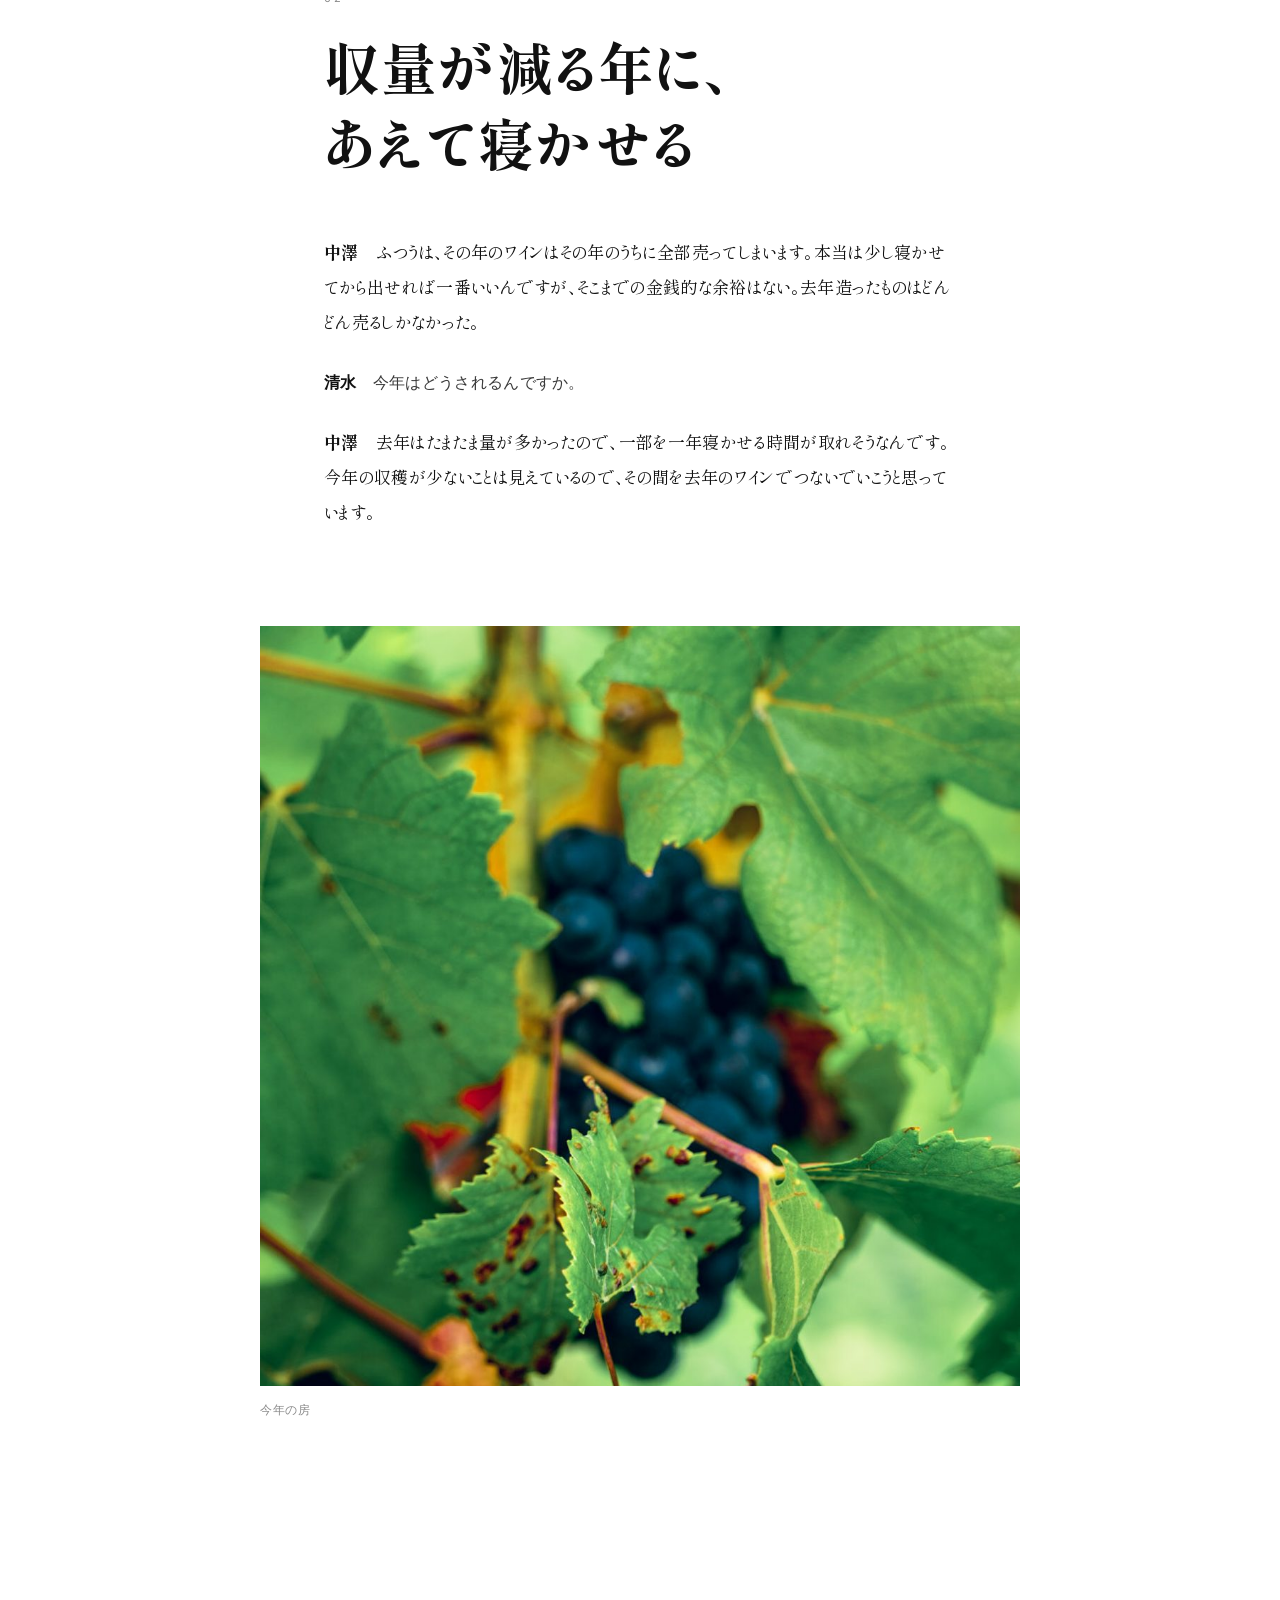
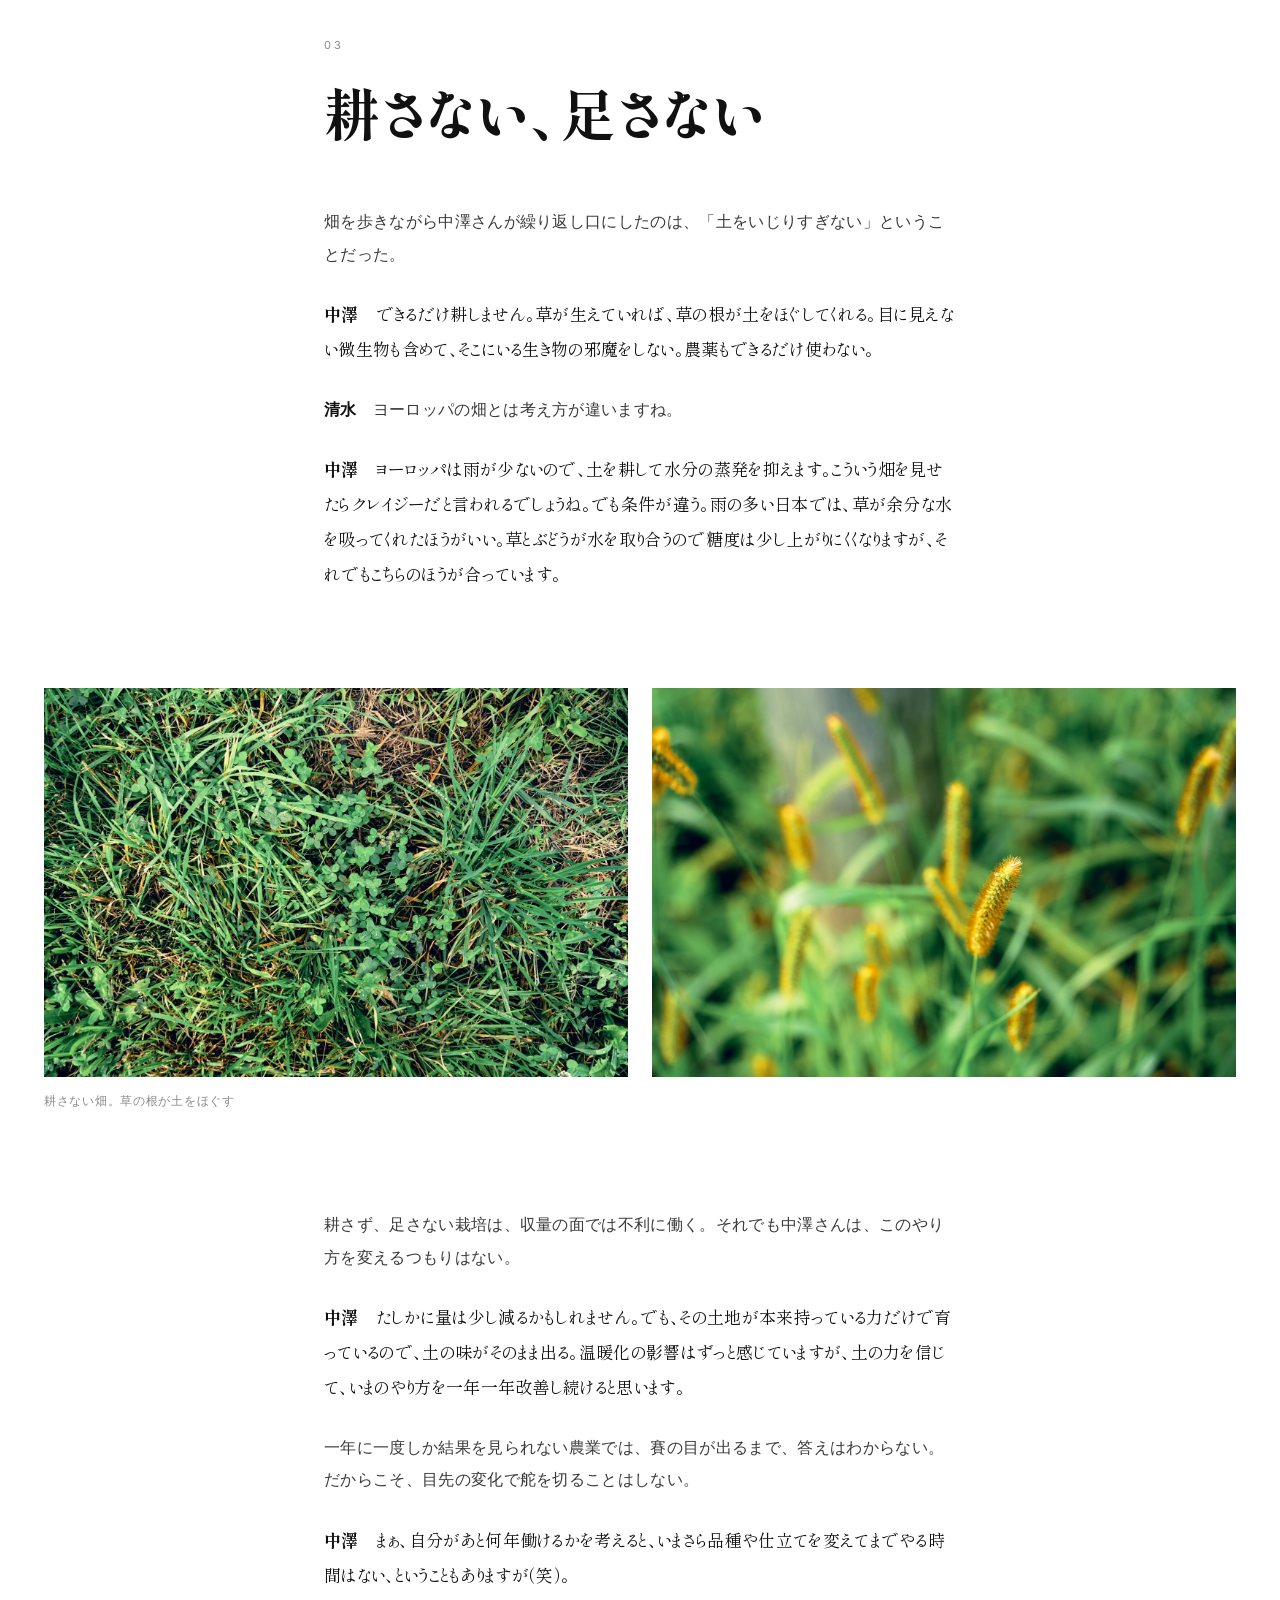
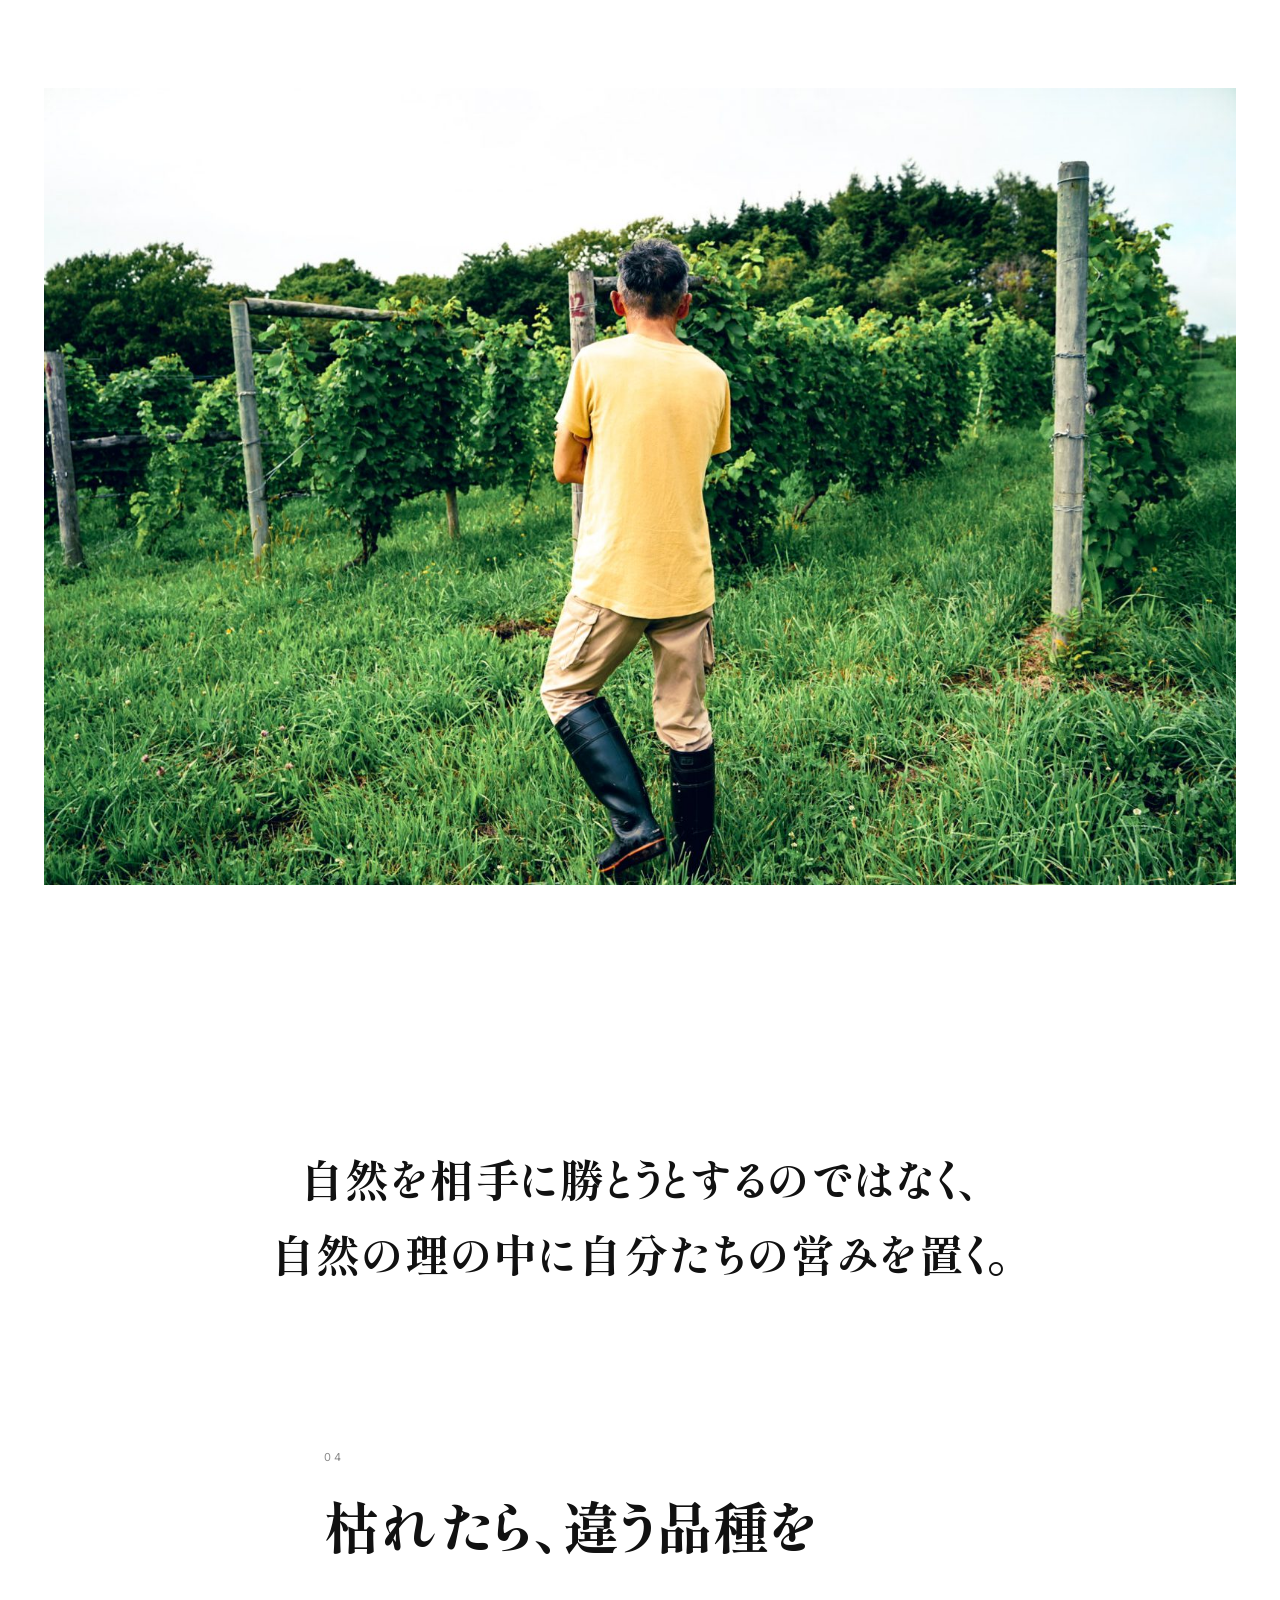
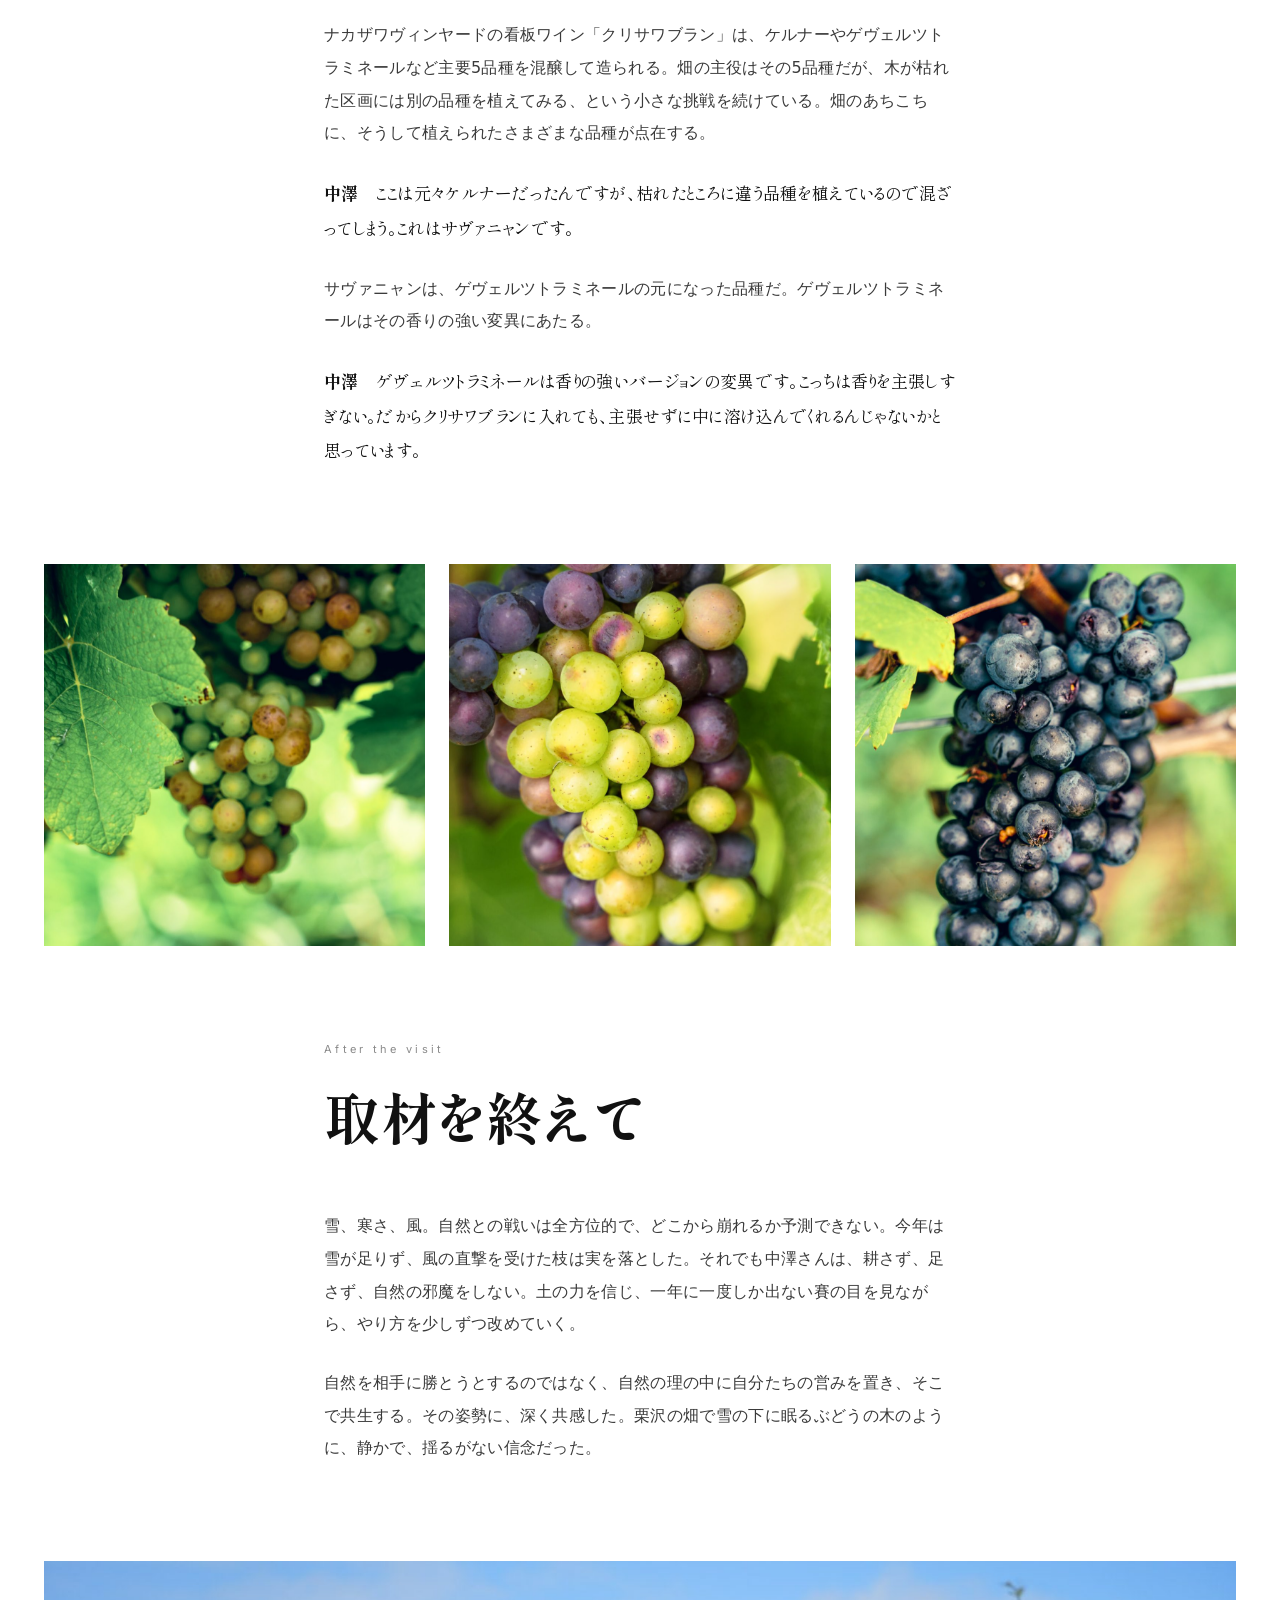
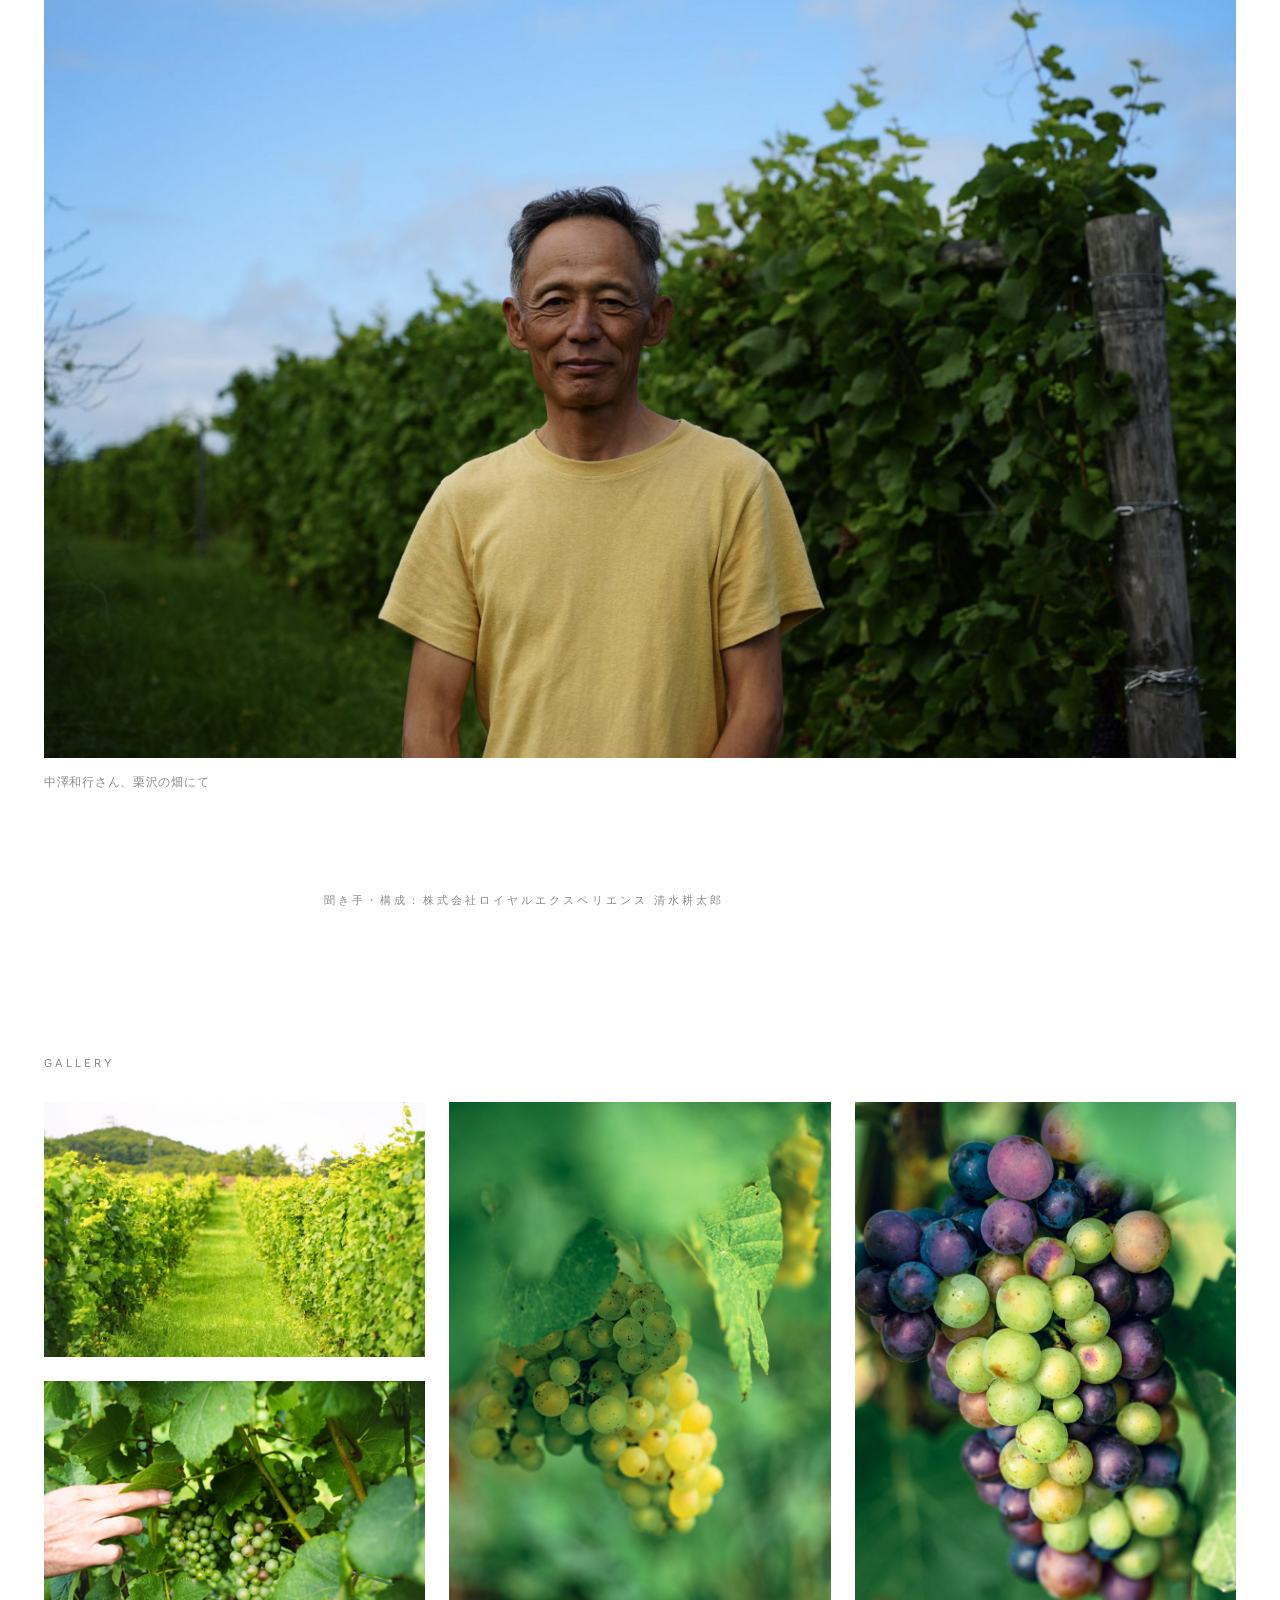
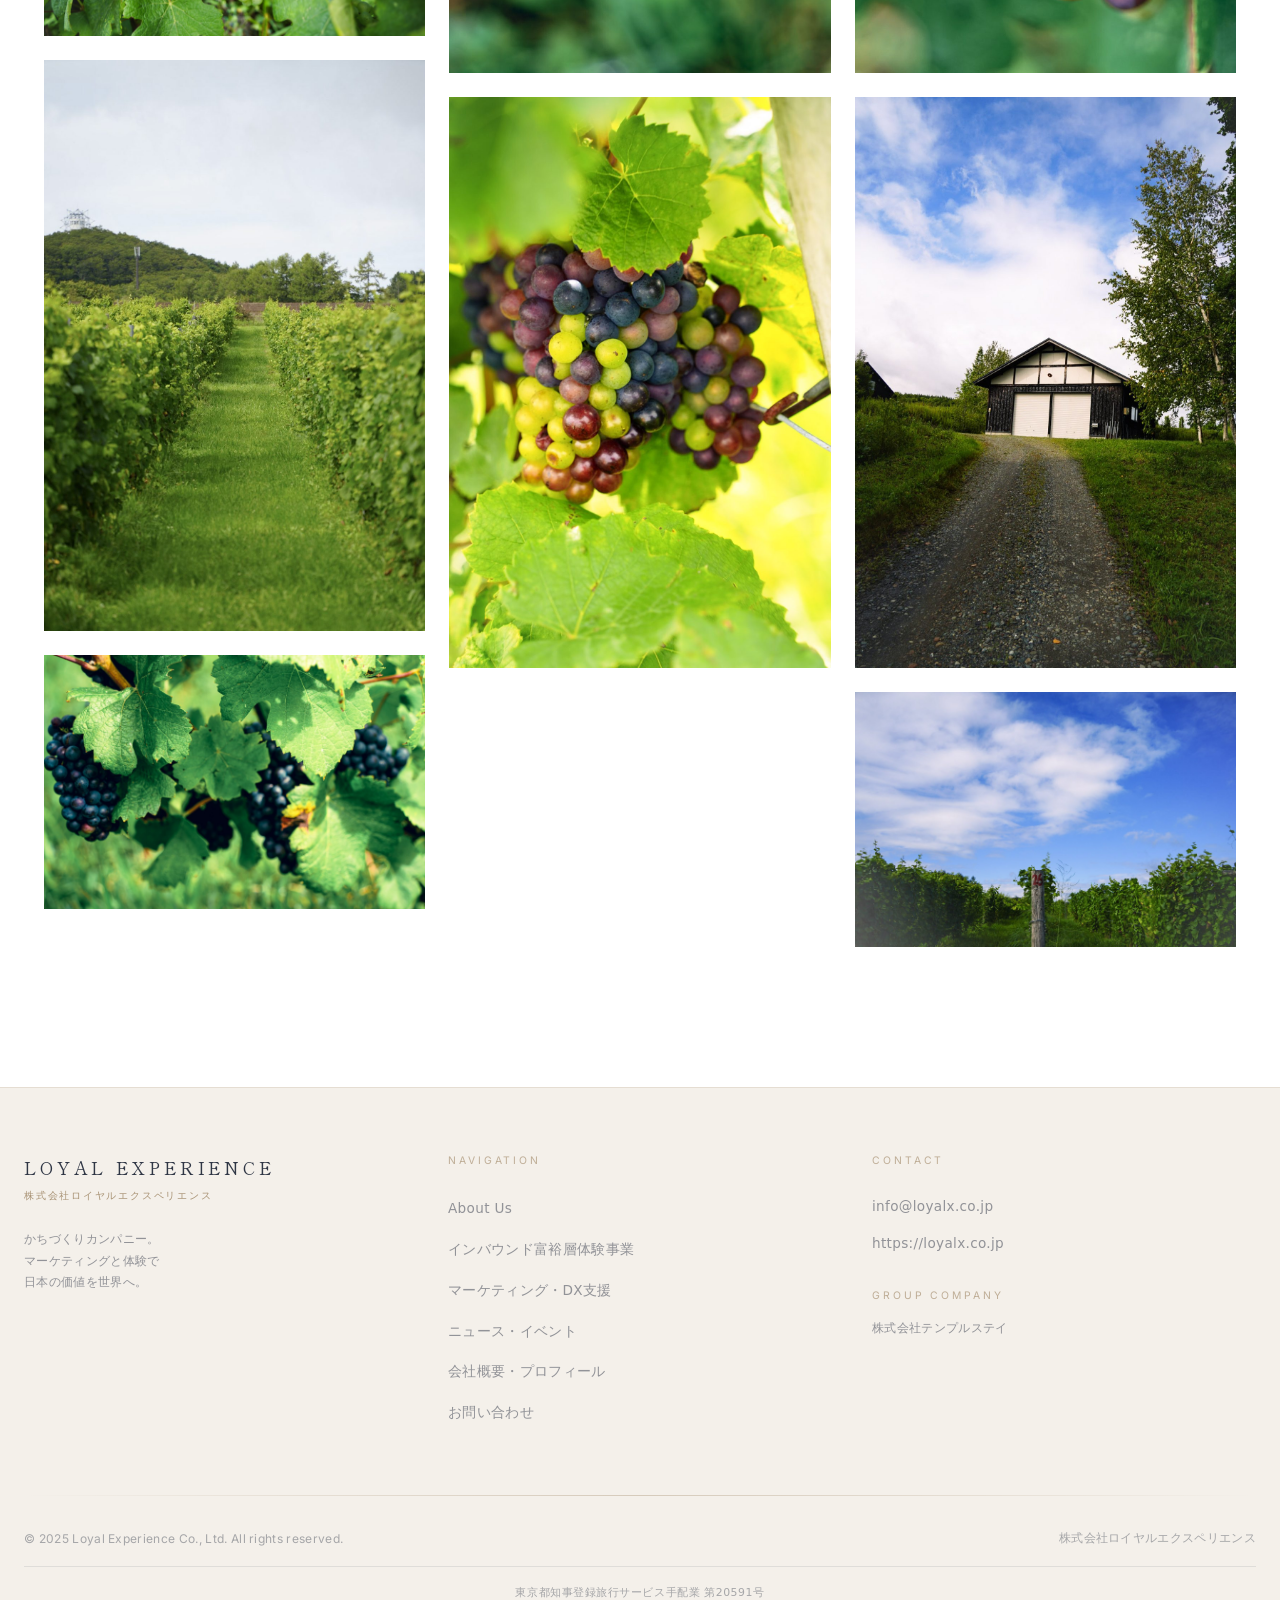
==== commit 321ed8e8: "Use common site header/footer on Nakazawa Vineyard report page Co-Authored-By: Claude Fable 5 <norep" ====
--- a/nakazawa20260904/index.html
+++ b/nakazawa20260904/index.html
@@ -42,8 +42,47 @@
   .wide{max-width:var(--wide);margin:0 auto;padding:0 24px}
   .label{font-family:"Inter",sans-serif;font-size:11px;letter-spacing:.28em;text-transform:uppercase;color:var(--mute)}
 
-  header.top{padding:28px 32px;display:flex;justify-content:space-between;align-items:center;max-width:var(--wide);margin:0 auto}
-  header.top .brand{font-family:"Inter",sans-serif;font-size:11px;letter-spacing:.28em;text-transform:uppercase}
+  /* ===== 共通ヘッダー（本体サイトと同一デザイン） ===== */
+  :root{--navy-deep:#2A2F3A;--navy:#2F3645;--gold:#A89274;--warm:#fdfaf7;--foot-bg:#f4f0ea}
+  #site-header{position:fixed;top:0;left:0;right:0;z-index:50;background:var(--navy-deep);border-bottom:1px solid rgba(168,146,116,.2)}
+  #site-header .inner{max-width:1280px;margin:0 auto;padding:16px 24px;display:flex;align-items:center;justify-content:space-between}
+  #site-header .logo-img{width:155px;height:57px;object-fit:contain;display:block}
+  #site-header nav{display:flex;align-items:center;gap:20px}
+  #site-header nav a{font-family:"Inter",sans-serif;font-size:.7rem;letter-spacing:.22em;text-transform:uppercase;color:rgba(255,255,255,.75);transition:color .3s}
+  #site-header nav a:hover{color:#fff}
+  #site-header nav a.cta{border:1px solid var(--gold);color:var(--gold);padding:10px 20px;transition:all .3s}
+  #site-header nav a.cta:hover{background:var(--gold);color:var(--navy-deep)}
+  #hamburger{display:none;flex-direction:column;justify-content:center;gap:6px;width:32px;height:32px;background:none;border:0;cursor:pointer;padding:0}
+  #hamburger span{display:block;height:1px;background:#fff;transition:all .3s}
+  #hamburger span:nth-child(1){width:24px}#hamburger span:nth-child(2){width:16px;margin-left:auto}#hamburger span:nth-child(3){width:24px}
+  #mobile-menu{display:none;position:fixed;inset:0;z-index:60;background:var(--navy-deep);flex-direction:column;align-items:center;justify-content:center;gap:32px}
+  #mobile-menu.open{display:flex}
+  #mobile-menu a{font-family:"Shippori Mincho",serif;color:#fff;font-size:1.5rem;letter-spacing:.1em}
+  #mobile-menu a.cta{border:1px solid var(--gold);color:var(--gold);padding:12px 40px;font-family:"Inter",sans-serif;font-size:.85rem;letter-spacing:.2em;text-transform:uppercase}
+  #close-menu{position:absolute;top:24px;right:28px;background:none;border:0;color:rgba(255,255,255,.5);font-size:1.9rem;font-weight:300;line-height:1;cursor:pointer}
+  #close-menu:hover{color:#fff}
+  @media (max-width:1023px){#site-header nav{display:none}#hamburger{display:flex}}
+  body{padding-top:89px}
+  @media (max-width:1023px){body{padding-top:80px}}
+
+  /* ===== 共通フッター（本体サイトと同一デザイン） ===== */
+  #site-footer{margin-top:140px;background:var(--foot-bg);border-top:1px solid rgba(168,146,116,.2);padding:64px 24px 40px;line-height:1.8}
+  #site-footer .inner{max-width:1280px;margin:0 auto}
+  #site-footer .grid{display:grid;grid-template-columns:1fr;gap:40px;margin-bottom:56px}
+  @media (min-width:768px){#site-footer .grid{grid-template-columns:repeat(3,1fr)}}
+  #site-footer .brand-en{font-family:"Shippori Mincho",serif;font-size:1.1rem;letter-spacing:.22em;color:var(--navy);font-weight:300;display:block}
+  #site-footer .brand-jp{font-size:.62rem;color:var(--gold);letter-spacing:.18em;margin-top:4px;display:block;font-weight:300}
+  #site-footer .tagline{font-size:.75rem;color:rgba(47,54,69,.5);margin-top:24px;font-weight:300}
+  #site-footer .col-title{font-family:"Inter",sans-serif;font-size:.65rem;color:rgba(168,146,116,.7);letter-spacing:.28em;text-transform:uppercase;margin:0 0 24px}
+  #site-footer ul{list-style:none;margin:0;padding:0}
+  #site-footer ul li{margin-bottom:12px}
+  #site-footer ul a,#site-footer .contact a{font-size:.85rem;color:rgba(47,54,69,.5);font-weight:300;transition:color .3s}
+  #site-footer ul a:hover{color:var(--navy)}
+  #site-footer .contact a:hover{color:var(--gold)}
+  #site-footer .gold-line{height:1px;background:linear-gradient(to right,transparent,rgba(168,146,116,.4),transparent)}
+  #site-footer .bottom{margin-top:32px;display:flex;flex-direction:column;align-items:center;justify-content:space-between;gap:12px;font-size:.75rem;color:rgba(47,54,69,.4)}
+  @media (min-width:768px){#site-footer .bottom{flex-direction:row}}
+  #site-footer .license{margin-top:16px;padding-top:16px;border-top:1px solid rgba(47,54,69,.1);text-align:center;font-size:.68rem;color:rgba(47,54,69,.4);letter-spacing:.05em}
 
   .hero{width:100%;height:92vh;min-height:520px;max-height:960px;overflow:hidden}
   .hero img{width:100%;height:100%;object-fit:cover;object-position:center 35%}
@@ -94,17 +133,36 @@
   .masonry img{width:100%;margin-bottom:24px;break-inside:avoid}
   @media (max-width:800px){.masonry{columns:2;column-gap:12px}.masonry img{margin-bottom:12px}}
 
-  footer{margin-top:140px;padding:48px 24px 40px;border-top:1px solid var(--line)}
-  footer .in{max-width:var(--wide);margin:0 auto;display:flex;justify-content:space-between;gap:24px;flex-wrap:wrap;font-family:"Inter",sans-serif;font-size:11px;letter-spacing:.2em;text-transform:uppercase;color:var(--mute);line-height:2.2}
-  footer a:hover{color:var(--ink)}
 </style>
 </head>
 <body>
 
-<header class="top">
-  <a class="brand" href="https://loyalx.co.jp/">Royal Experience</a>
-  <span class="brand" style="color:var(--mute)">Visit Report</span>
+<header id="site-header">
+  <div class="inner">
+    <a href="/" aria-label="株式会社ロイヤルエクスペリエンス トップへ">
+      <img src="../images/LX_logo.png" alt="LOYAL EXPERIENCE 株式会社ロイヤルエクスペリエンス" class="logo-img" width="155" height="57" loading="eager" decoding="async">
+    </a>
+    <nav>
+      <a href="/#about">About</a>
+      <a href="/#business02">Inbound</a>
+      <a href="/#business01">Marketing</a>
+      <a href="/#news">News</a>
+      <a href="/#company">Company</a>
+      <a href="/#contact" class="cta">Contact</a>
+    </nav>
+    <button id="hamburger" aria-label="メニュー"><span></span><span></span><span></span></button>
+  </div>
 </header>
+
+<div id="mobile-menu" role="dialog" aria-modal="true" aria-label="ナビゲーションメニュー">
+  <button id="close-menu" aria-label="閉じる">✕</button>
+  <a href="/#about">About</a>
+  <a href="/#business02">Inbound</a>
+  <a href="/#business01">Marketing</a>
+  <a href="/#news">News</a>
+  <a href="/#company">Company</a>
+  <a href="/#contact" class="cta">Contact</a>
+</div>
 
 <div class="hero"><img src="assets/img/hero-portrait.jpg" alt="栗沢の畑に立つ中澤和行さん"></div>
 
@@ -231,11 +289,51 @@
   </div>
 </section>
 
-<footer>
-  <div class="in">
-    <div>&copy; 2026 Royal Experience Inc.</div>
-    <div><a href="https://nakazawavineyard.jp/" target="_blank" rel="noopener">Nakazawa Vineyard</a> &nbsp;·&nbsp; <a href="https://loyalx.co.jp/teshima20260802/">Teshima 2026.8.2</a> &nbsp;·&nbsp; <a href="https://loyalx.co.jp/">loyalx.co.jp</a></div>
+<footer id="site-footer">
+  <div class="inner">
+    <div class="grid">
+      <div>
+        <a href="/">
+          <span class="brand-en">LOYAL EXPERIENCE</span>
+          <span class="brand-jp">株式会社ロイヤルエクスペリエンス</span>
+        </a>
+        <p class="tagline">かちづくりカンパニー。<br>マーケティングと体験で<br>日本の価値を世界へ。</p>
+      </div>
+      <div>
+        <p class="col-title">Navigation</p>
+        <ul>
+          <li><a href="/#about">About Us</a></li>
+          <li><a href="/#business02">インバウンド富裕層体験事業</a></li>
+          <li><a href="/#business01">マーケティング・DX支援</a></li>
+          <li><a href="/#news">ニュース・イベント</a></li>
+          <li><a href="/#company">会社概要・プロフィール</a></li>
+          <li><a href="/#contact">お問い合わせ</a></li>
+        </ul>
+      </div>
+      <div class="contact">
+        <p class="col-title">Contact</p>
+        <a href="mailto:info@loyalx.co.jp" style="display:block;margin-bottom:12px">info@loyalx.co.jp</a>
+        <a href="https://loyalx.co.jp" target="_blank" rel="noopener noreferrer" style="display:block">https://loyalx.co.jp</a>
+        <div style="margin-top:32px">
+          <p class="col-title" style="margin-bottom:12px">Group Company</p>
+          <p style="font-size:.75rem;color:rgba(47,54,69,.5);font-weight:300;margin:0">株式会社テンプルステイ</p>
+        </div>
+      </div>
+    </div>
+    <div class="gold-line"></div>
+    <div class="bottom">
+      <p style="font-family:'Inter',sans-serif;margin:0">© 2025 Loyal Experience Co., Ltd. All rights reserved.</p>
+      <p style="margin:0">株式会社ロイヤルエクスペリエンス</p>
+    </div>
+    <div class="license">東京都知事登録旅行サービス手配業 第20591号</div>
   </div>
 </footer>
+
+<script>
+  const ham=document.getElementById('hamburger'),menu=document.getElementById('mobile-menu');
+  ham.addEventListener('click',()=>menu.classList.add('open'));
+  document.getElementById('close-menu').addEventListener('click',()=>menu.classList.remove('open'));
+  menu.querySelectorAll('a').forEach(a=>a.addEventListener('click',()=>menu.classList.remove('open')));
+</script>
 </body>
 </html>
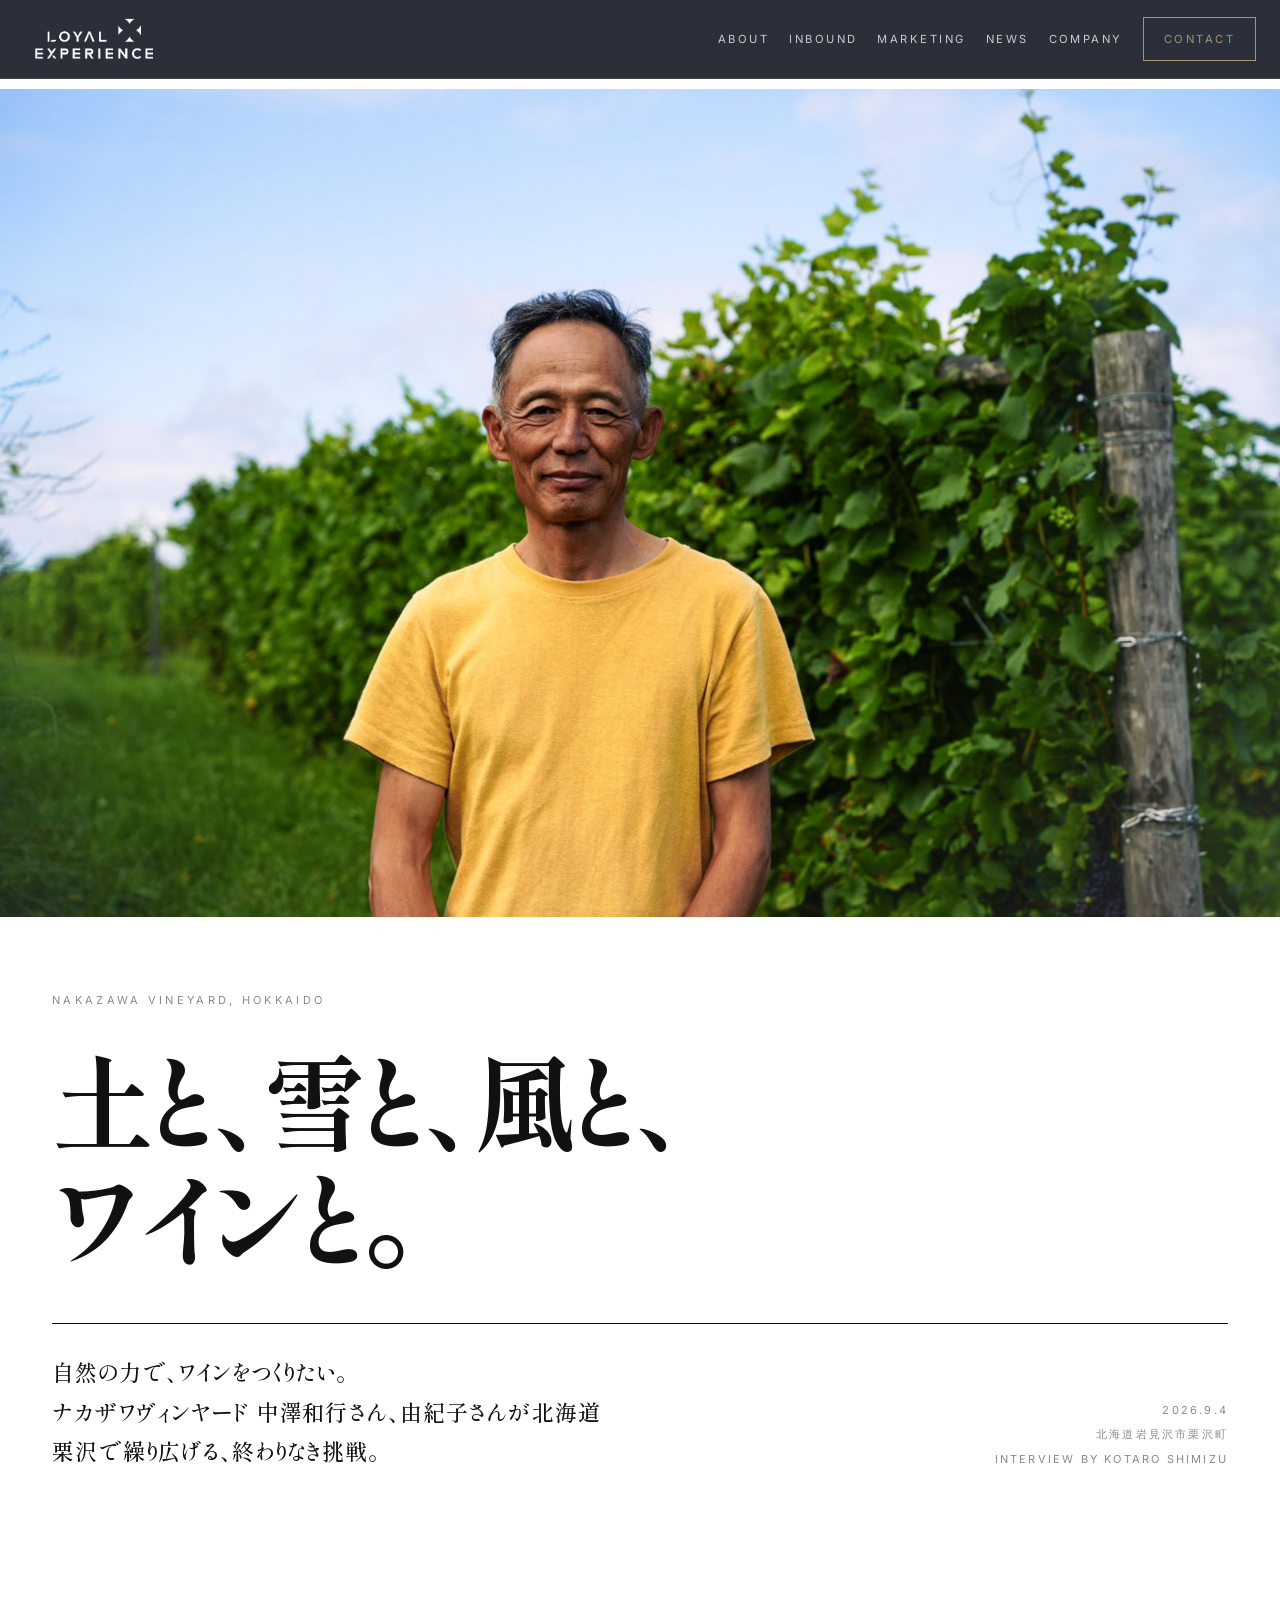
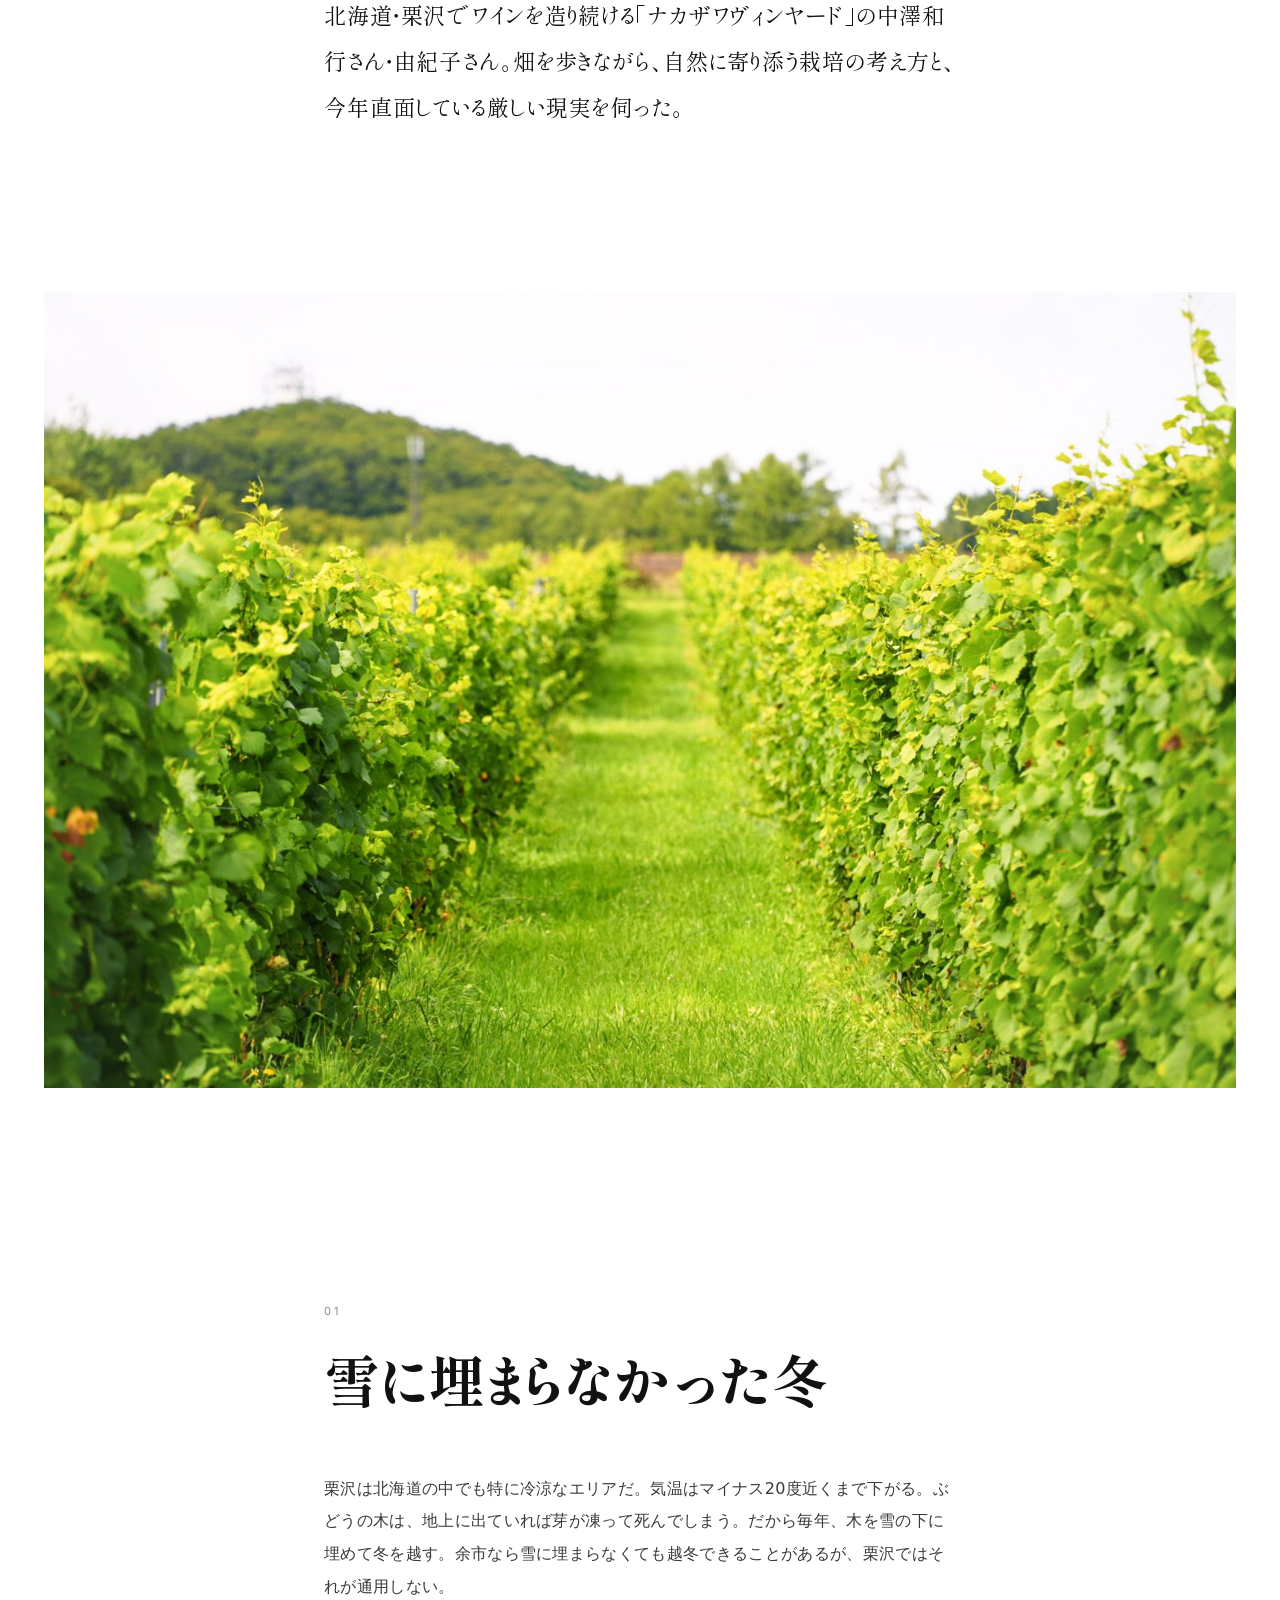
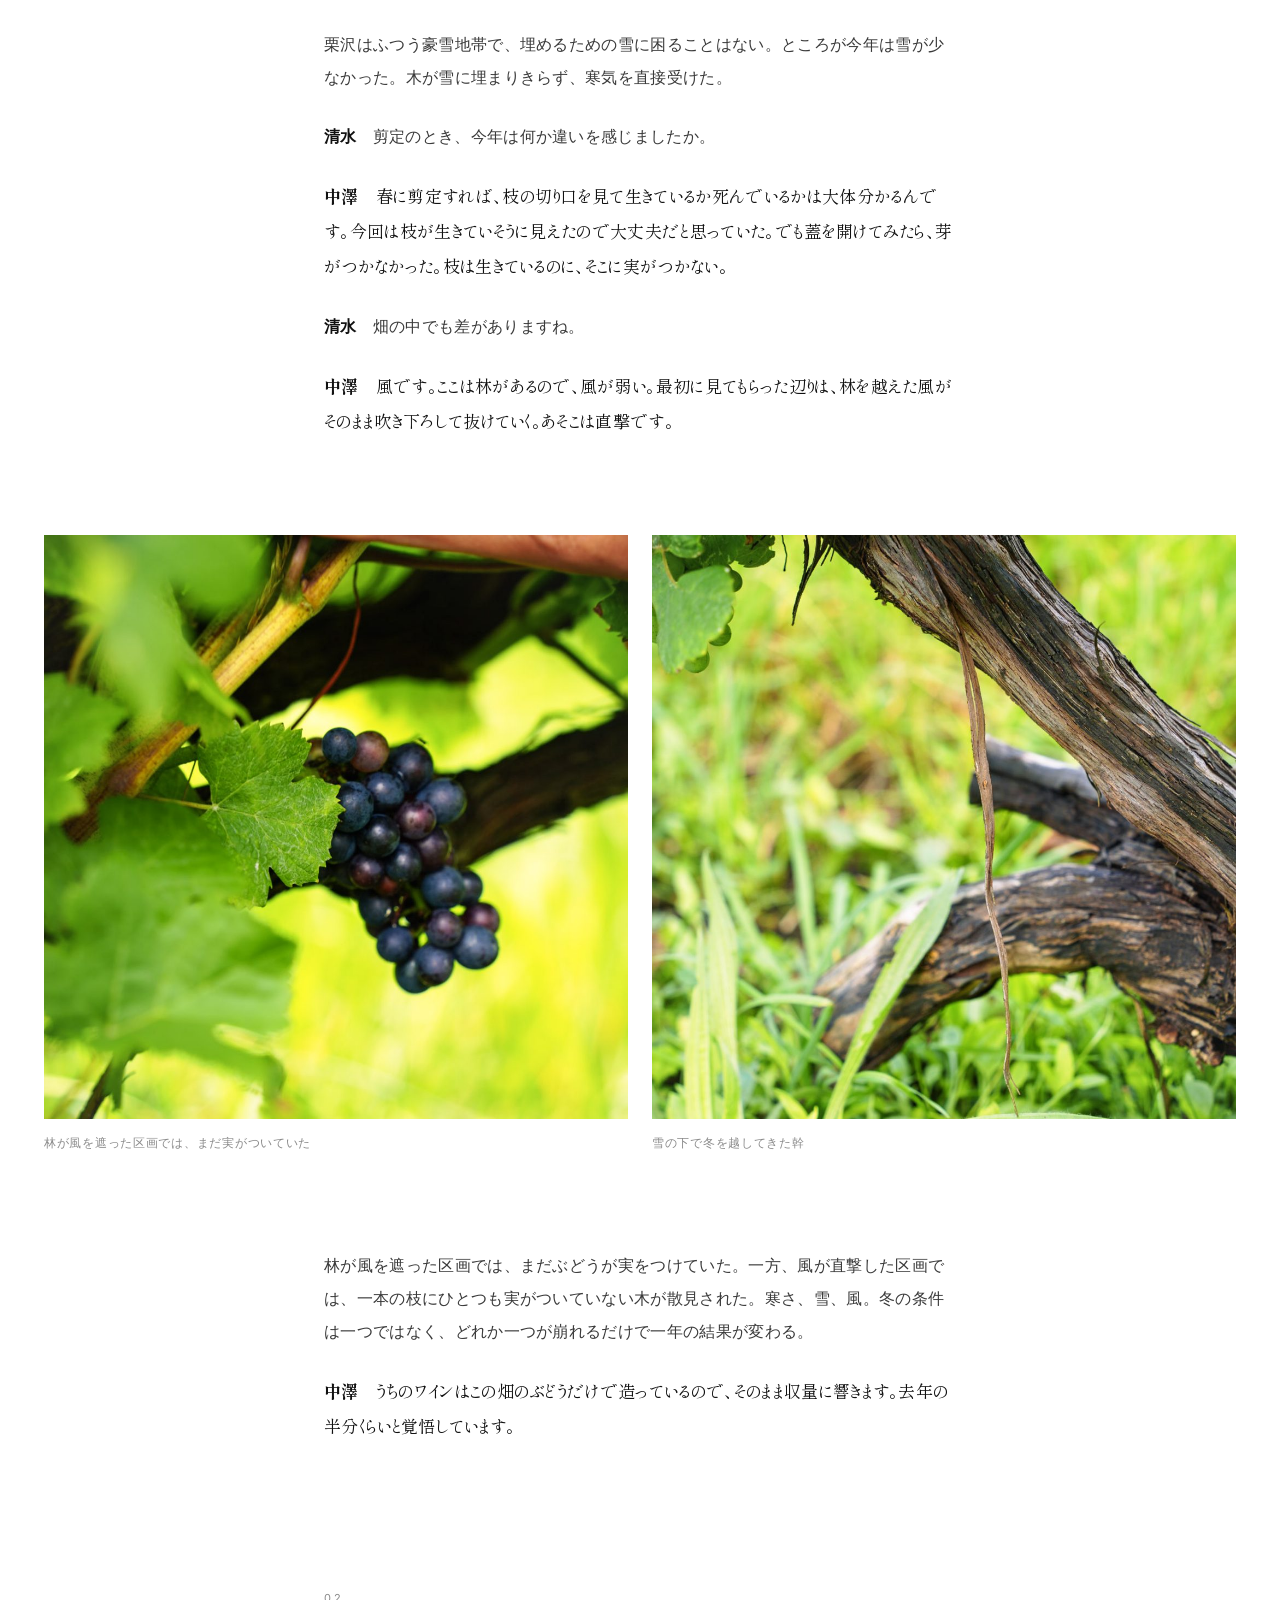
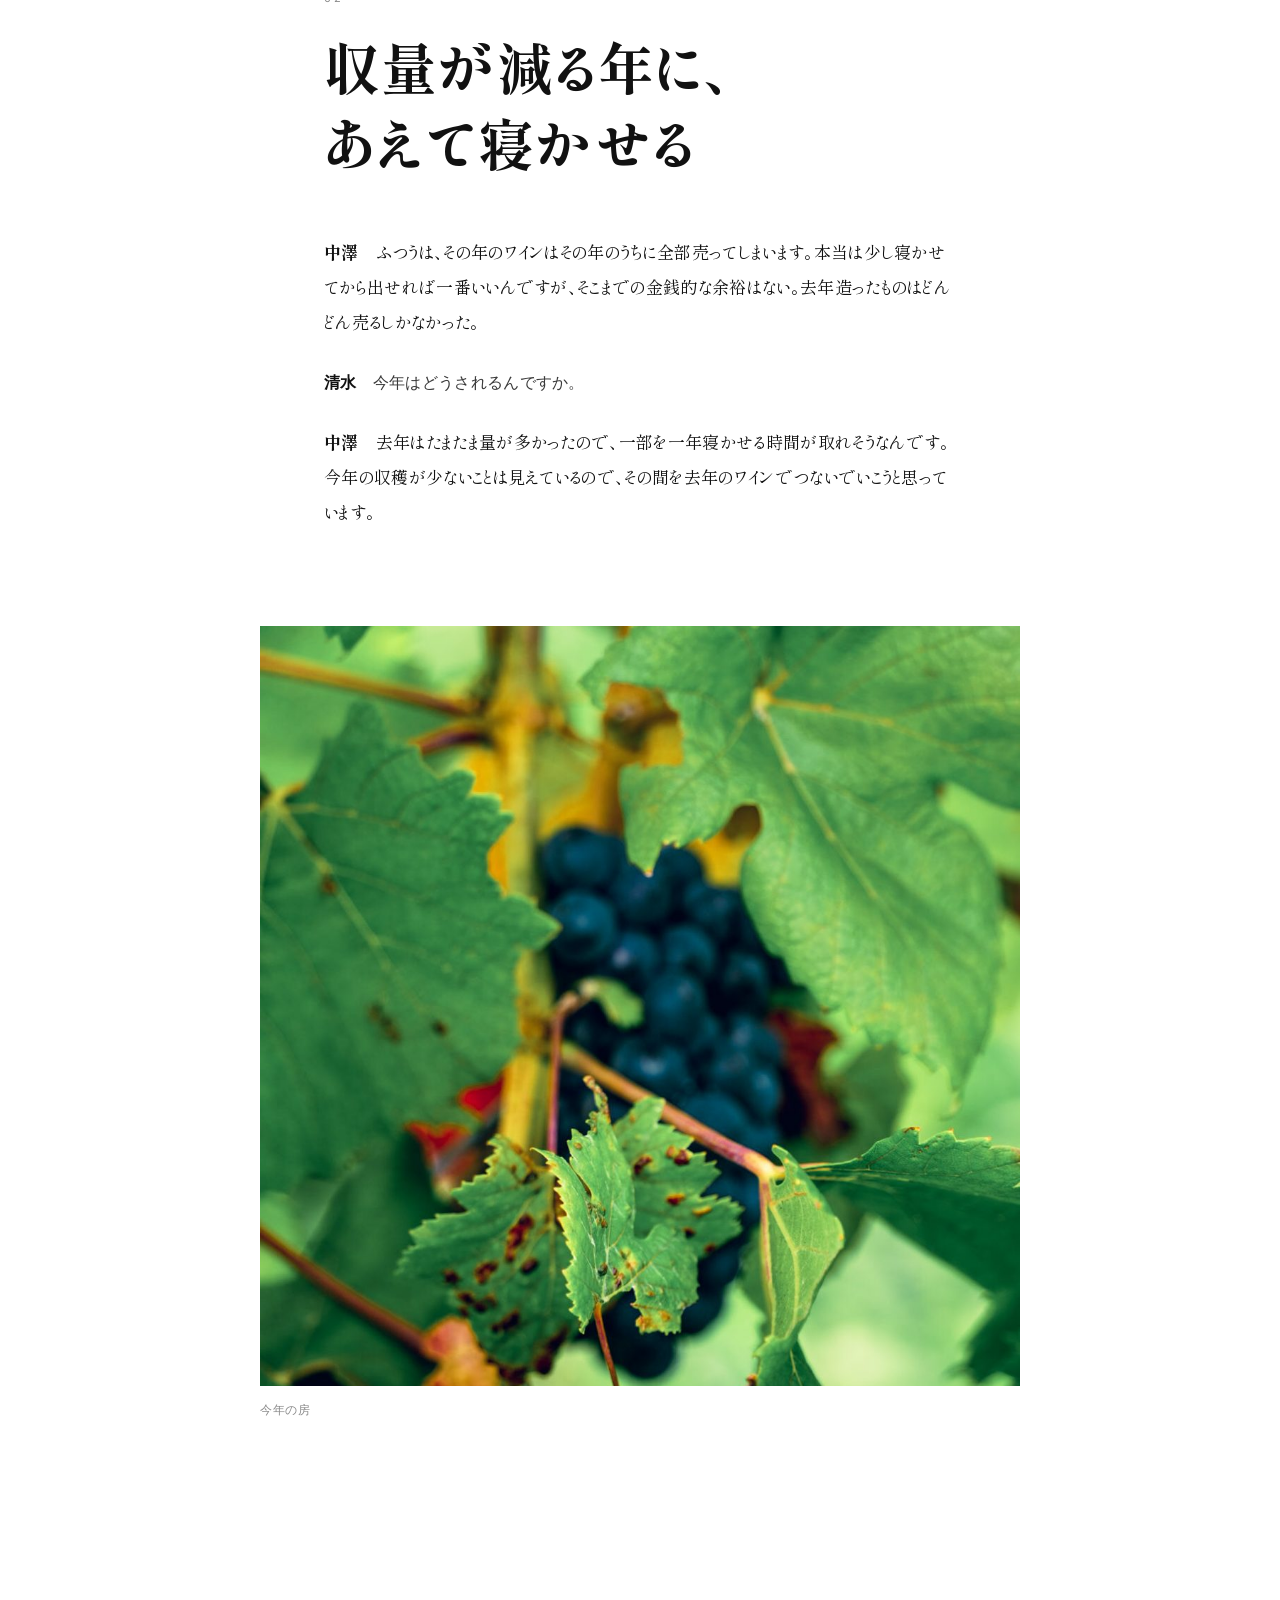
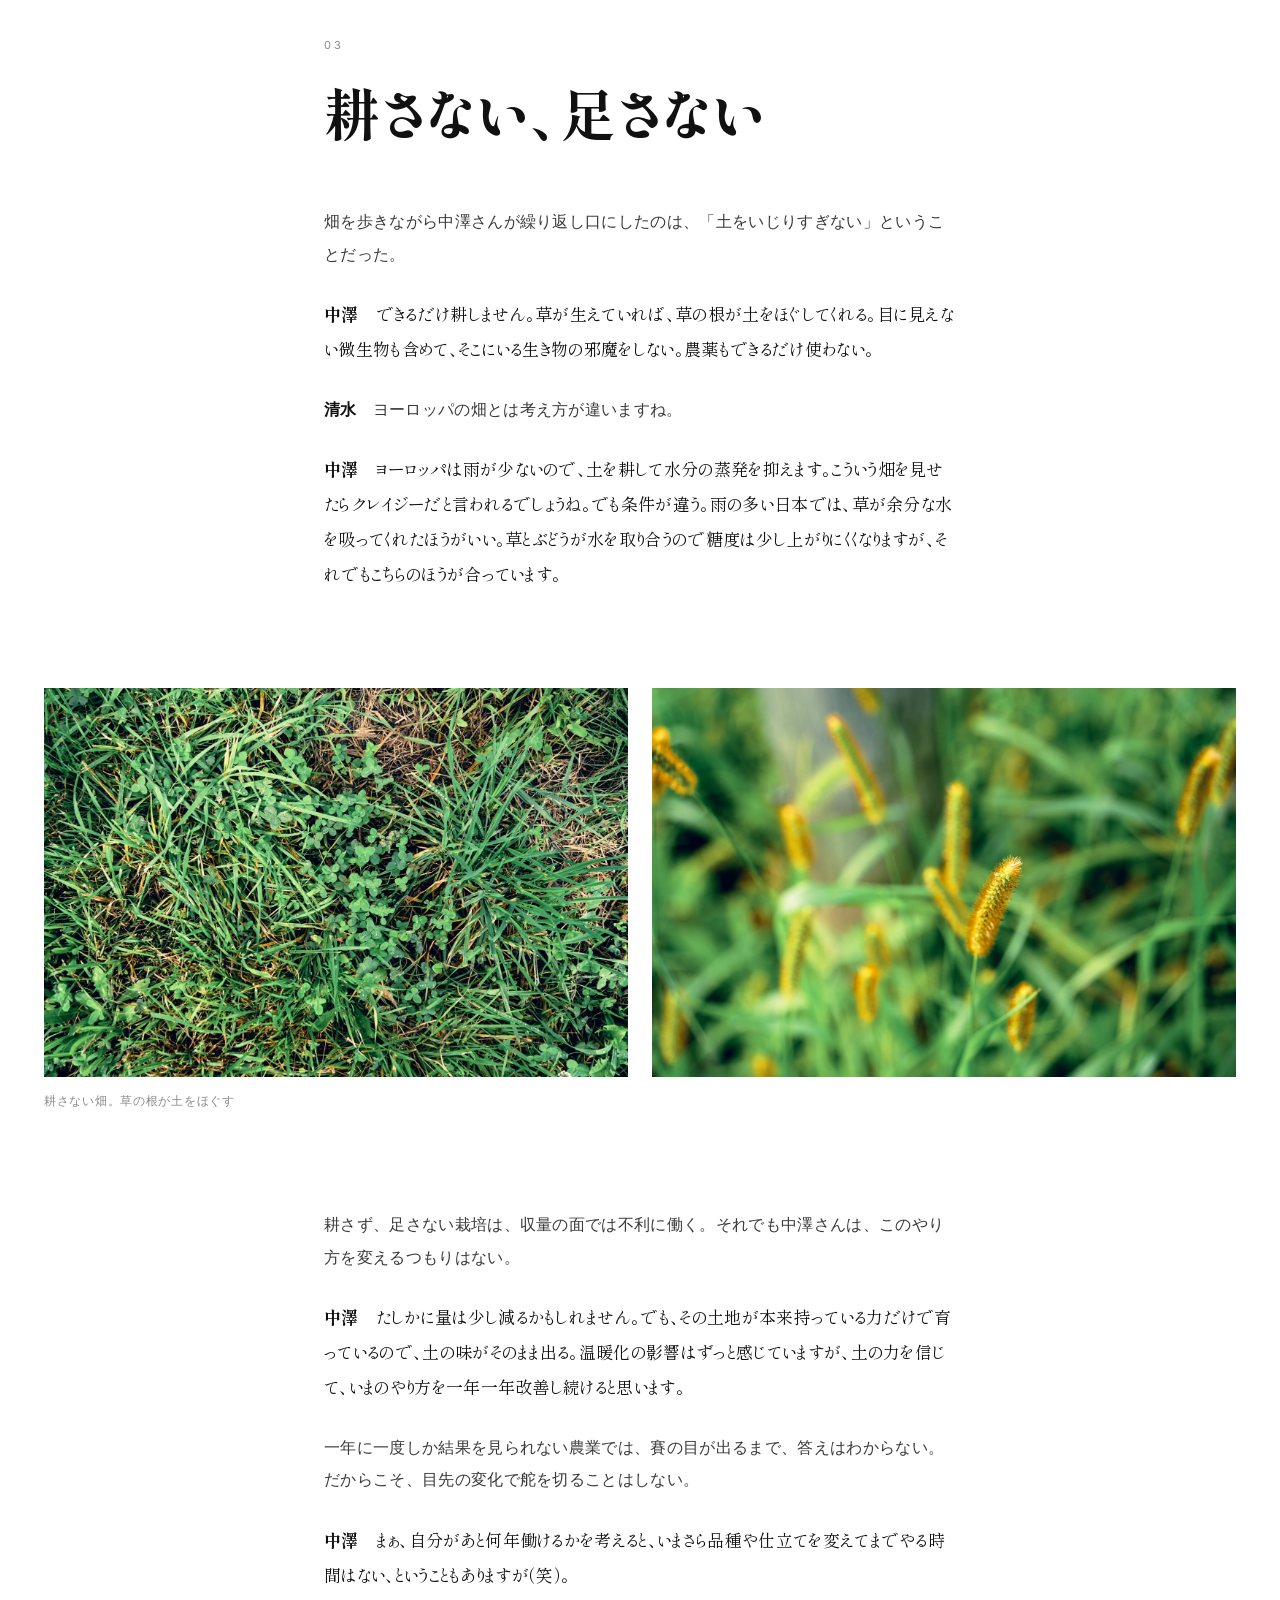
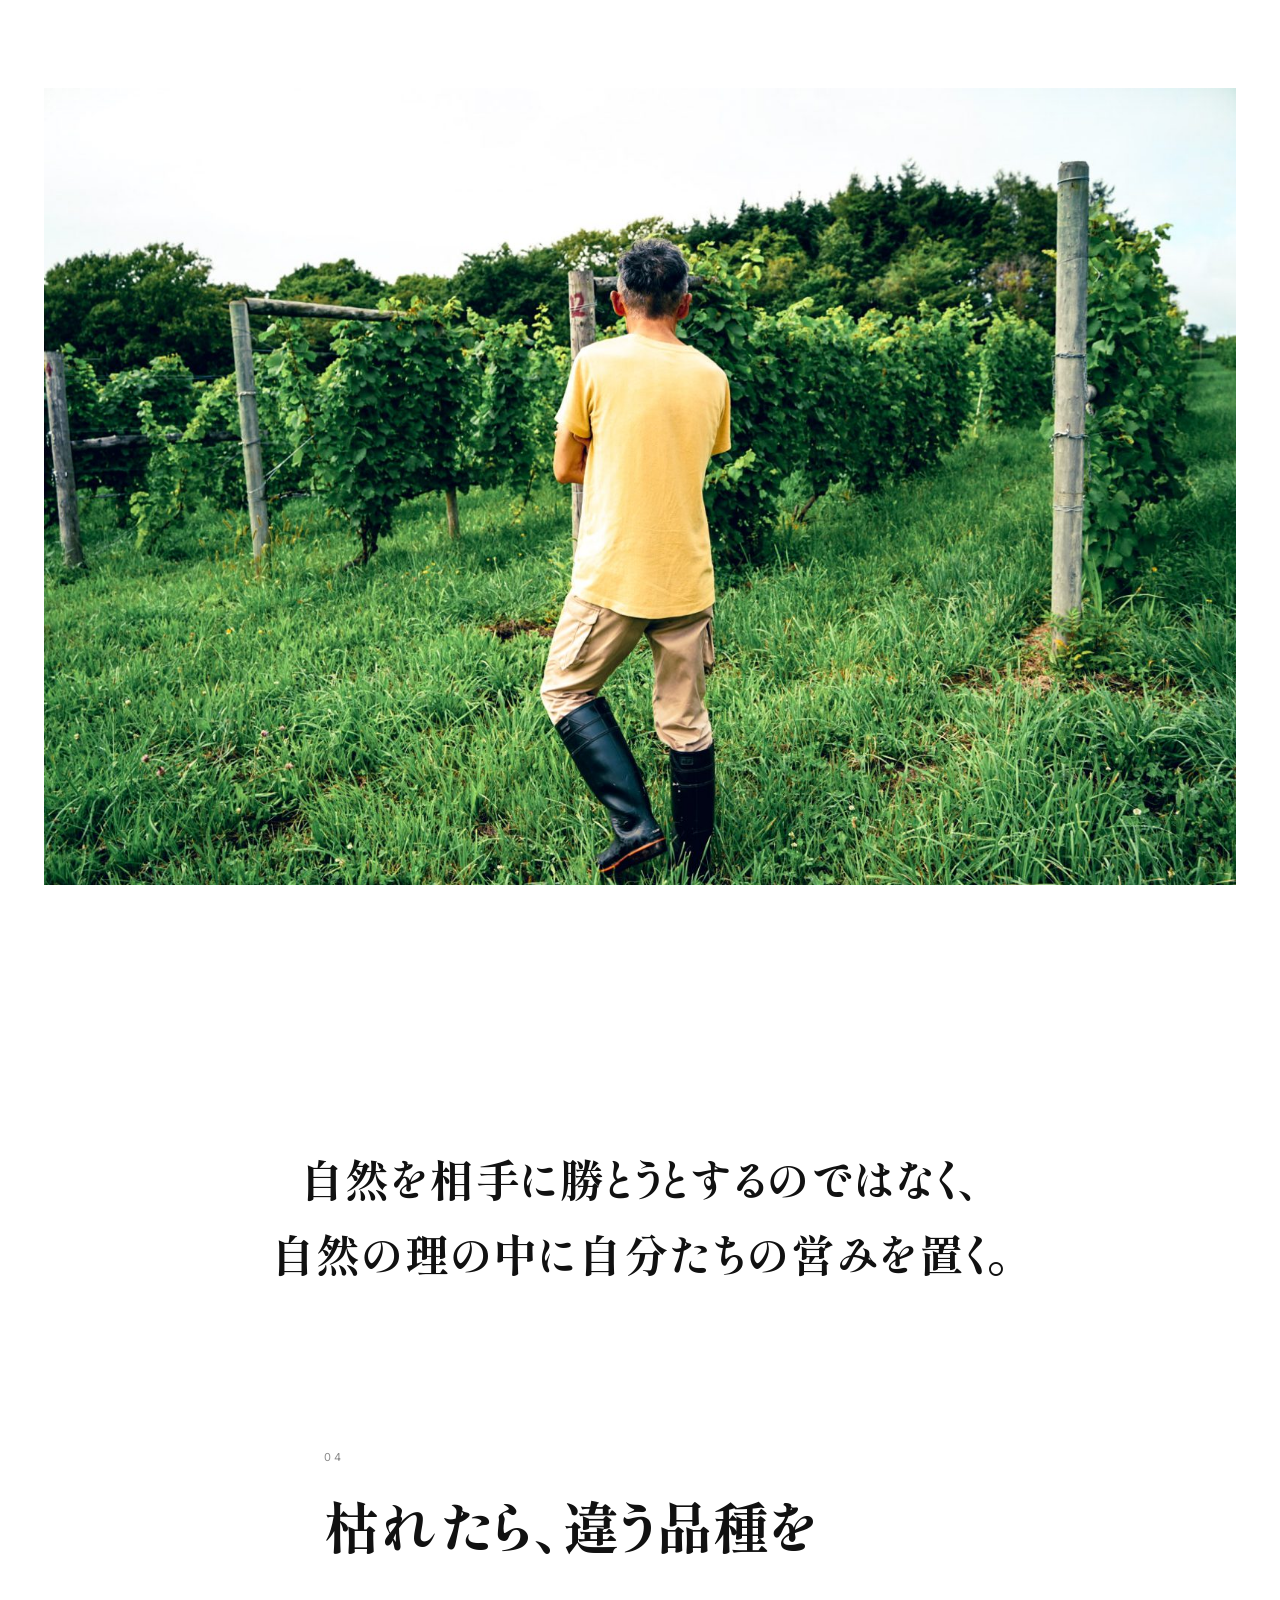
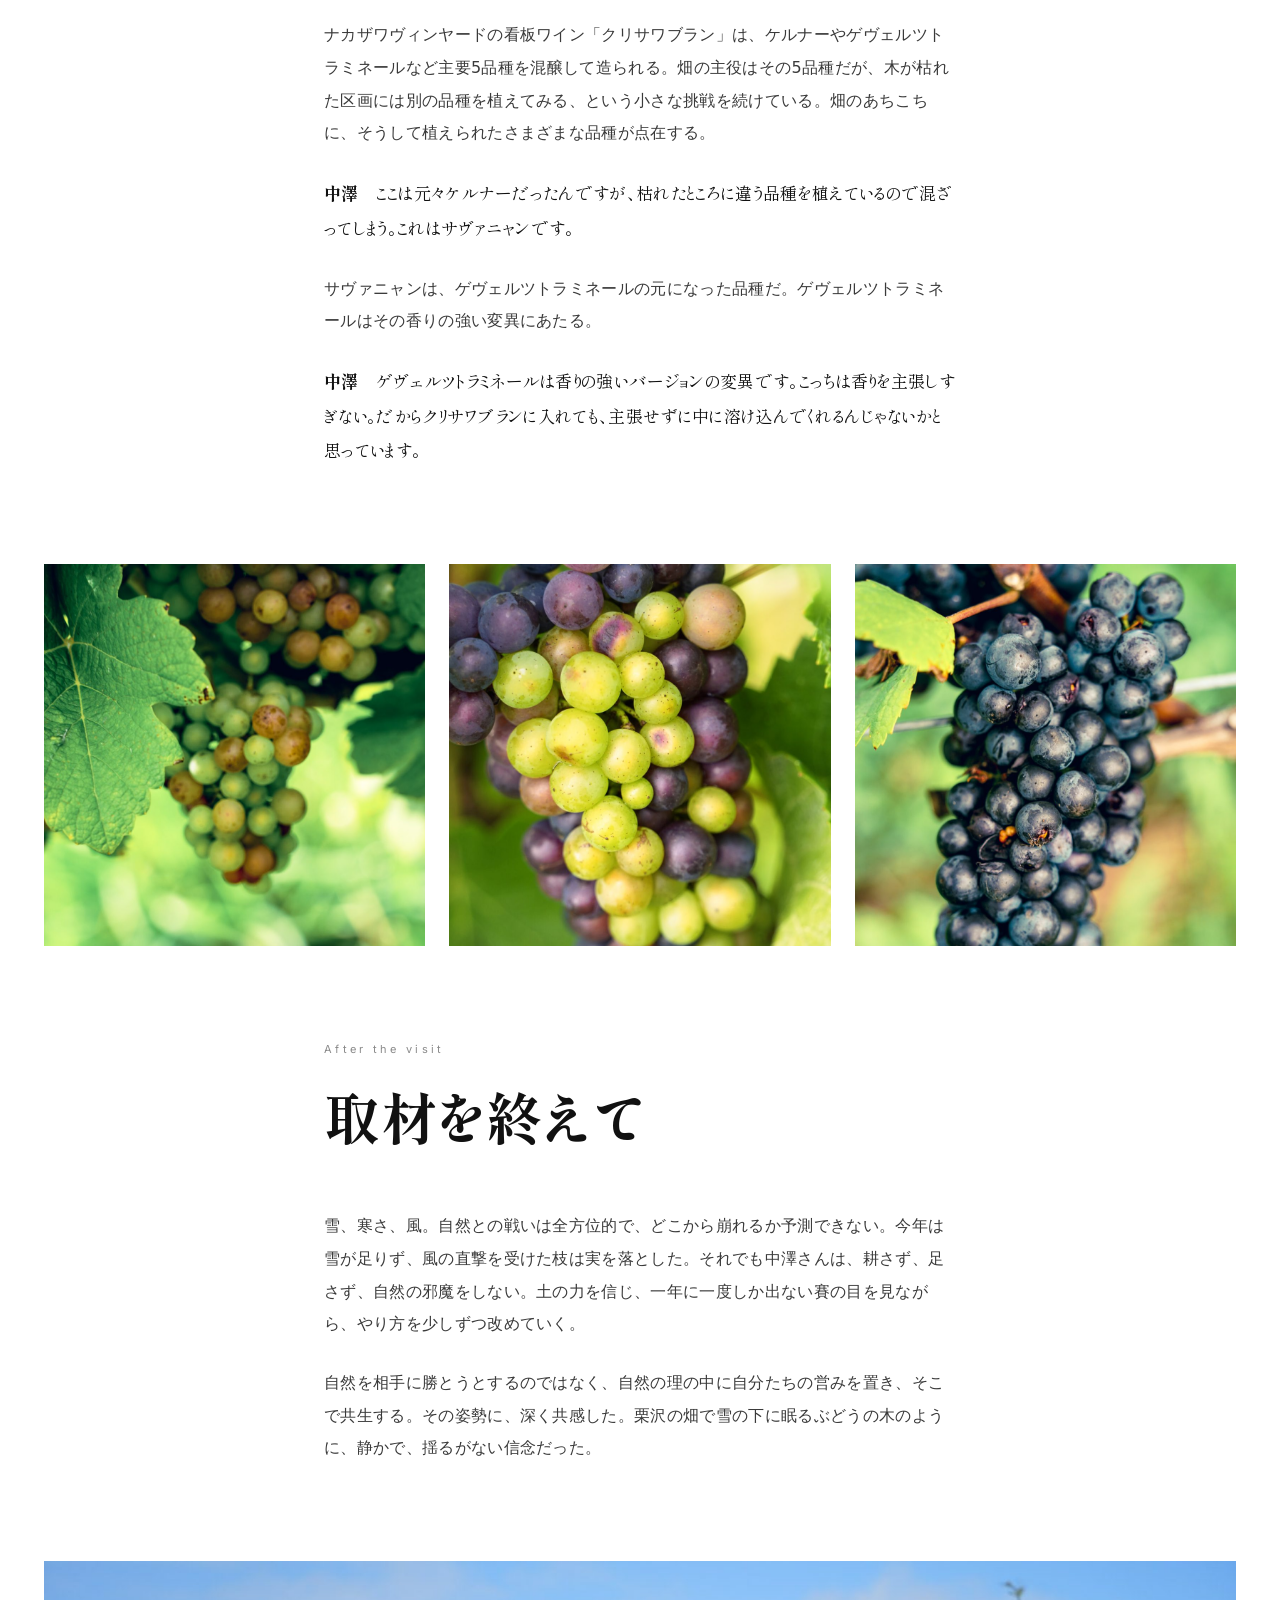
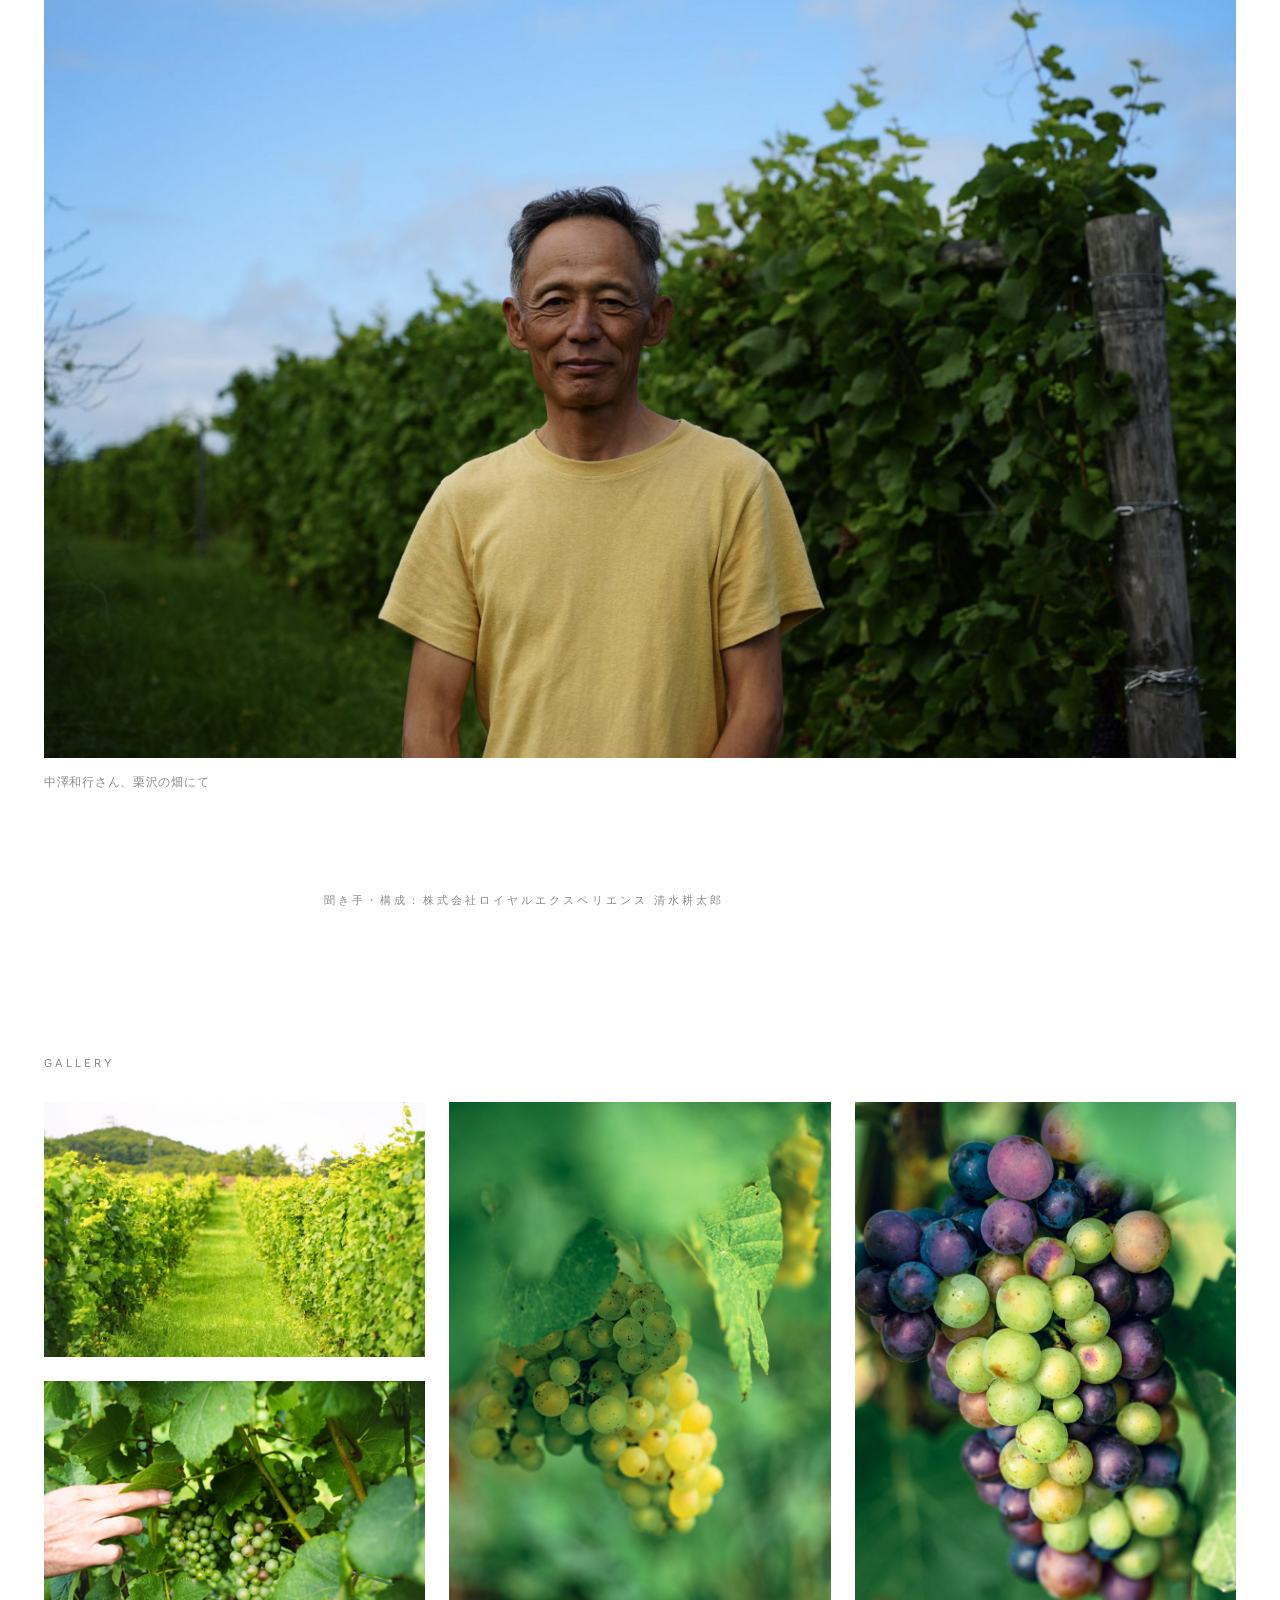
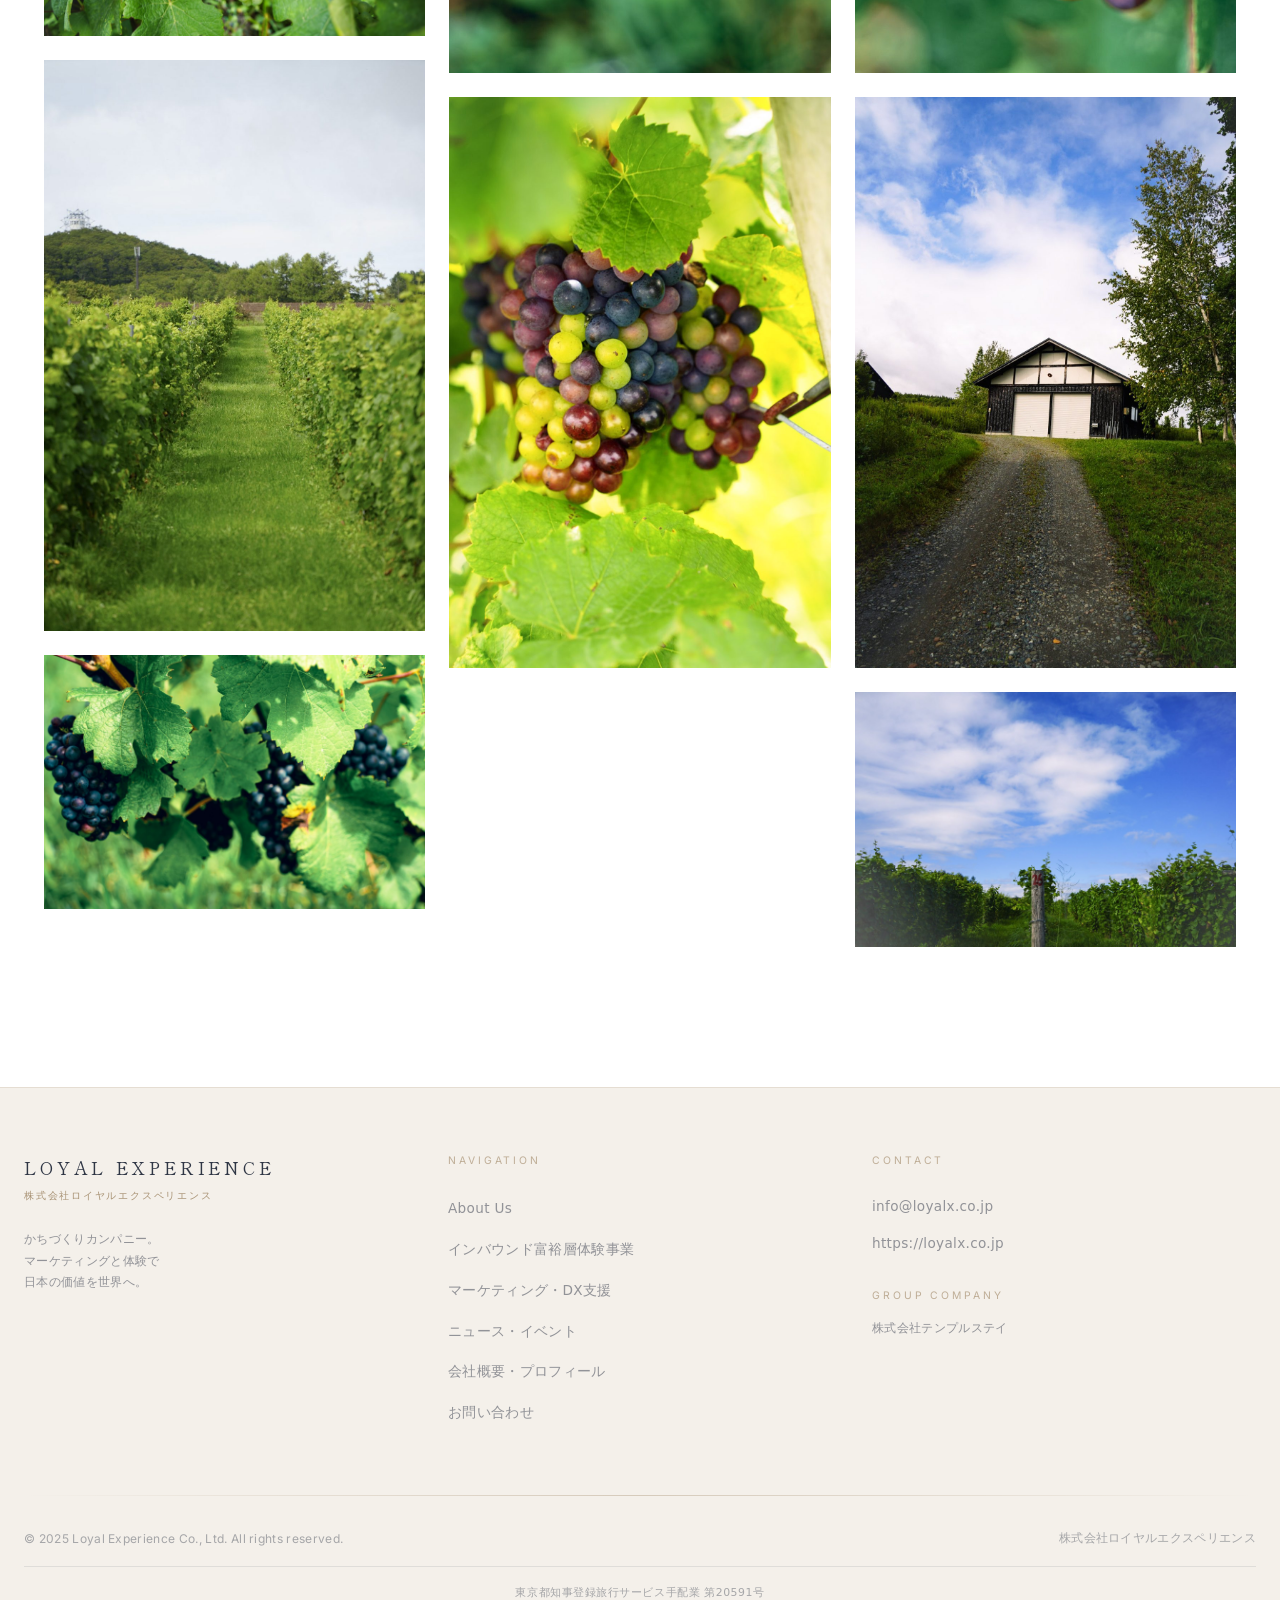
==== commit d37f75cc: "Fix logo visibility on dark header (white invert filter, match main site) Co-Authored-By: Claude Fab" ====
--- a/nakazawa20260904/index.html
+++ b/nakazawa20260904/index.html
@@ -46,7 +46,7 @@
   :root{--navy-deep:#2A2F3A;--navy:#2F3645;--gold:#A89274;--warm:#fdfaf7;--foot-bg:#f4f0ea}
   #site-header{position:fixed;top:0;left:0;right:0;z-index:50;background:var(--navy-deep);border-bottom:1px solid rgba(168,146,116,.2)}
   #site-header .inner{max-width:1280px;margin:0 auto;padding:16px 24px;display:flex;align-items:center;justify-content:space-between}
-  #site-header .logo-img{width:155px;height:57px;object-fit:contain;display:block}
+  #site-header .logo-img{width:140px;height:auto;max-height:46px;object-fit:contain;display:block;filter:brightness(0) invert(1)}
   #site-header nav{display:flex;align-items:center;gap:20px}
   #site-header nav a{font-family:"Inter",sans-serif;font-size:.7rem;letter-spacing:.22em;text-transform:uppercase;color:rgba(255,255,255,.75);transition:color .3s}
   #site-header nav a:hover{color:#fff}
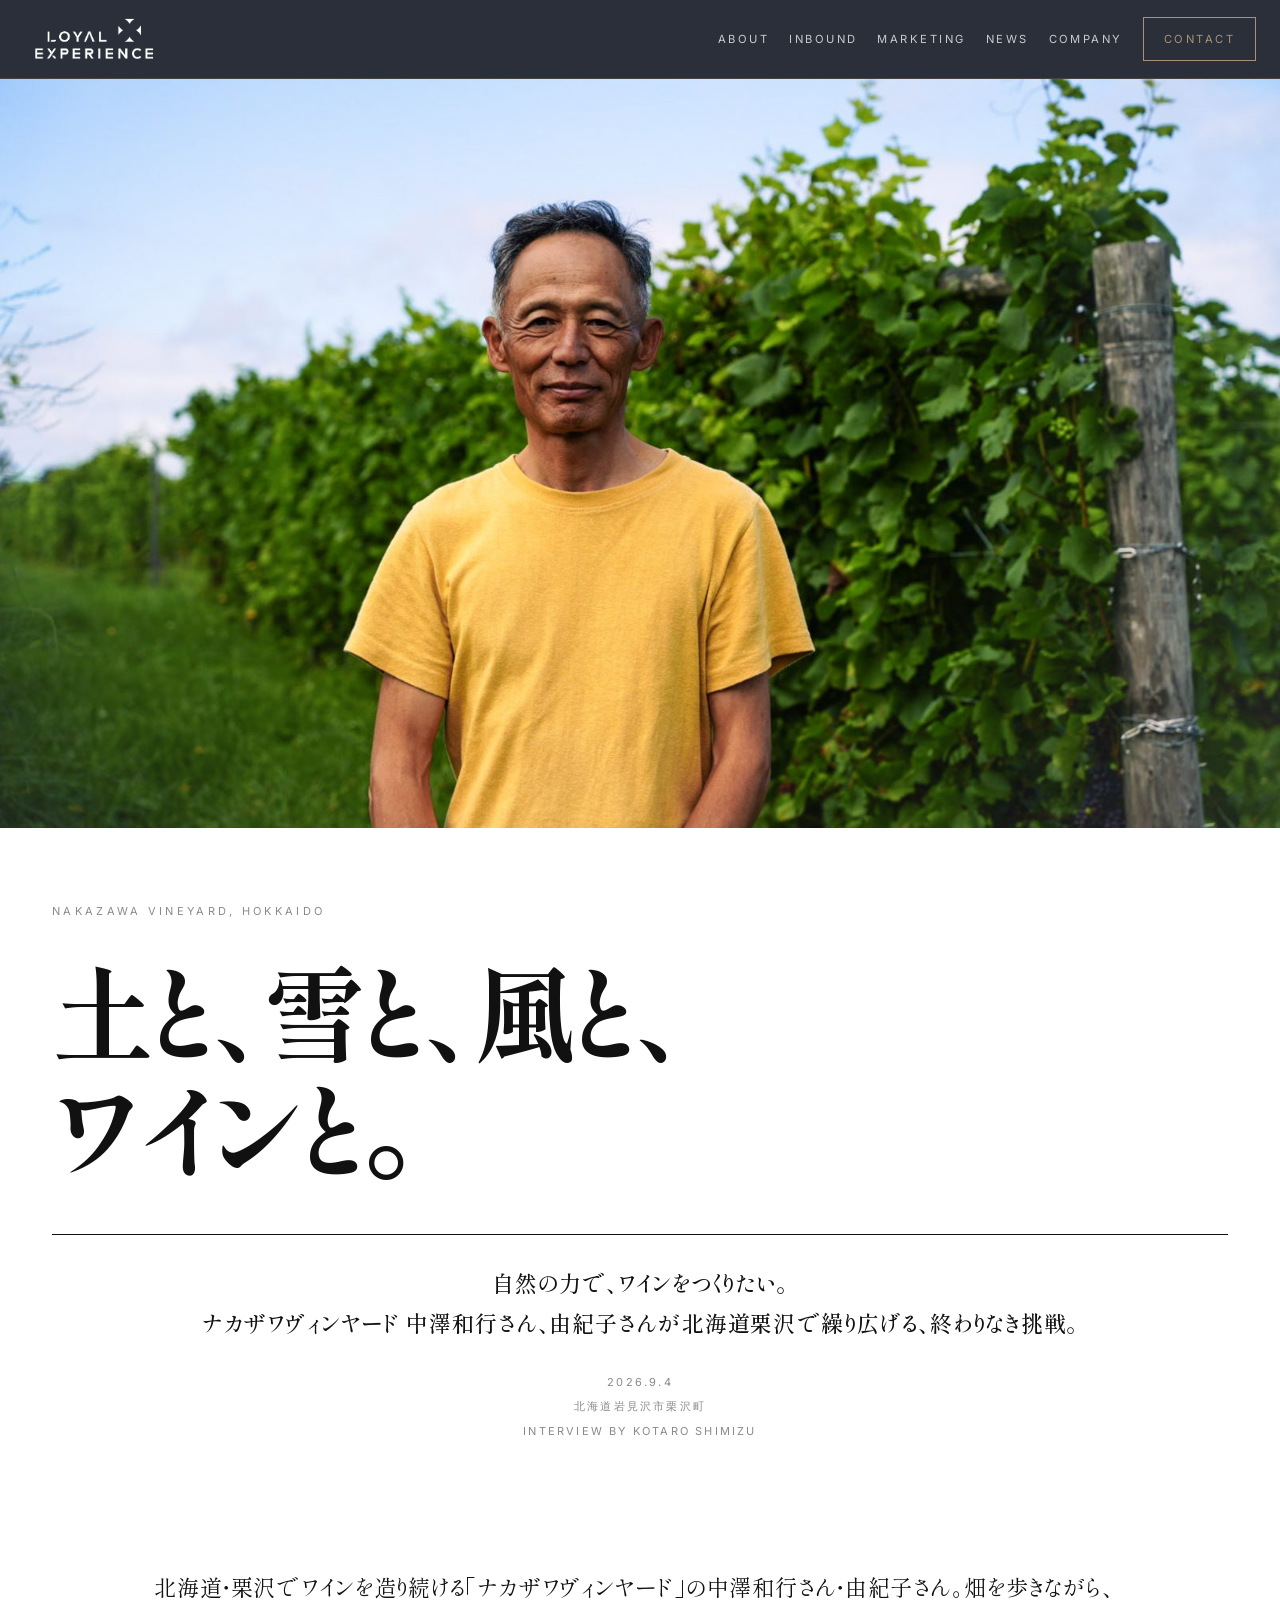
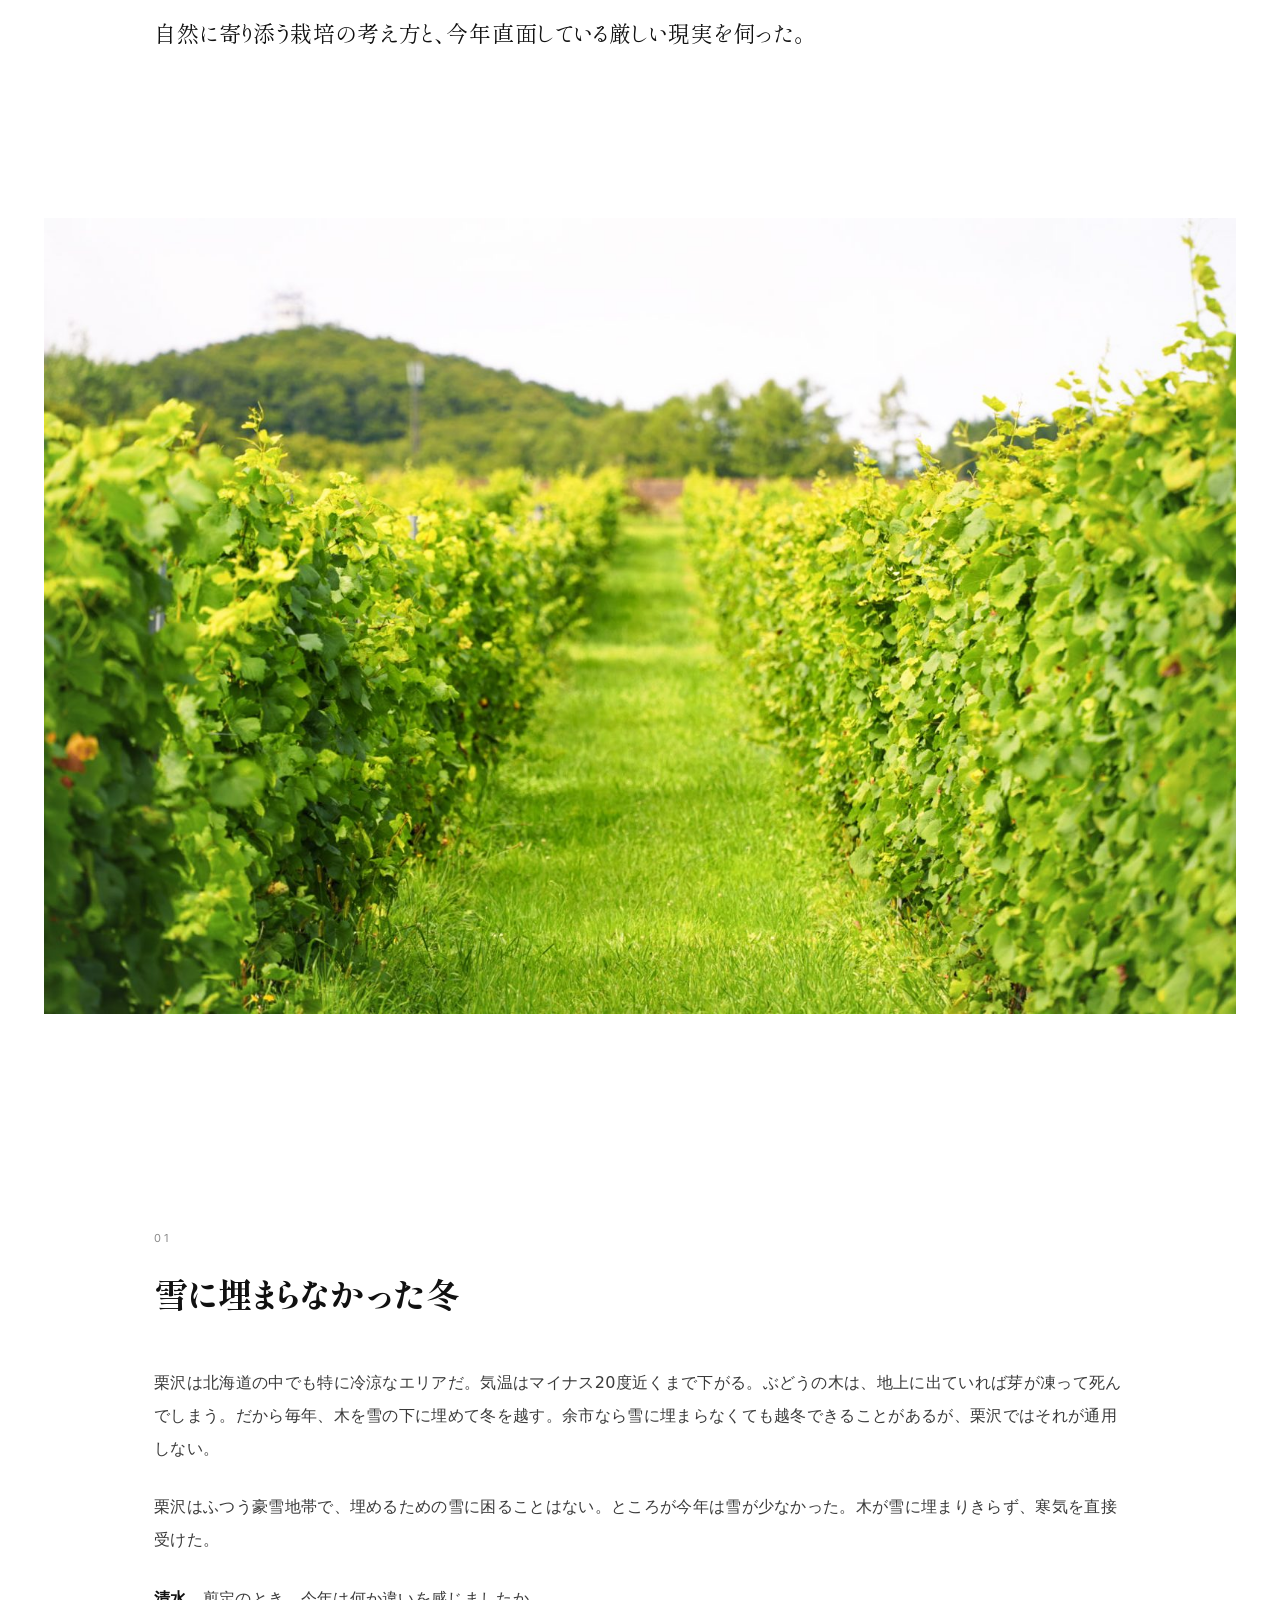
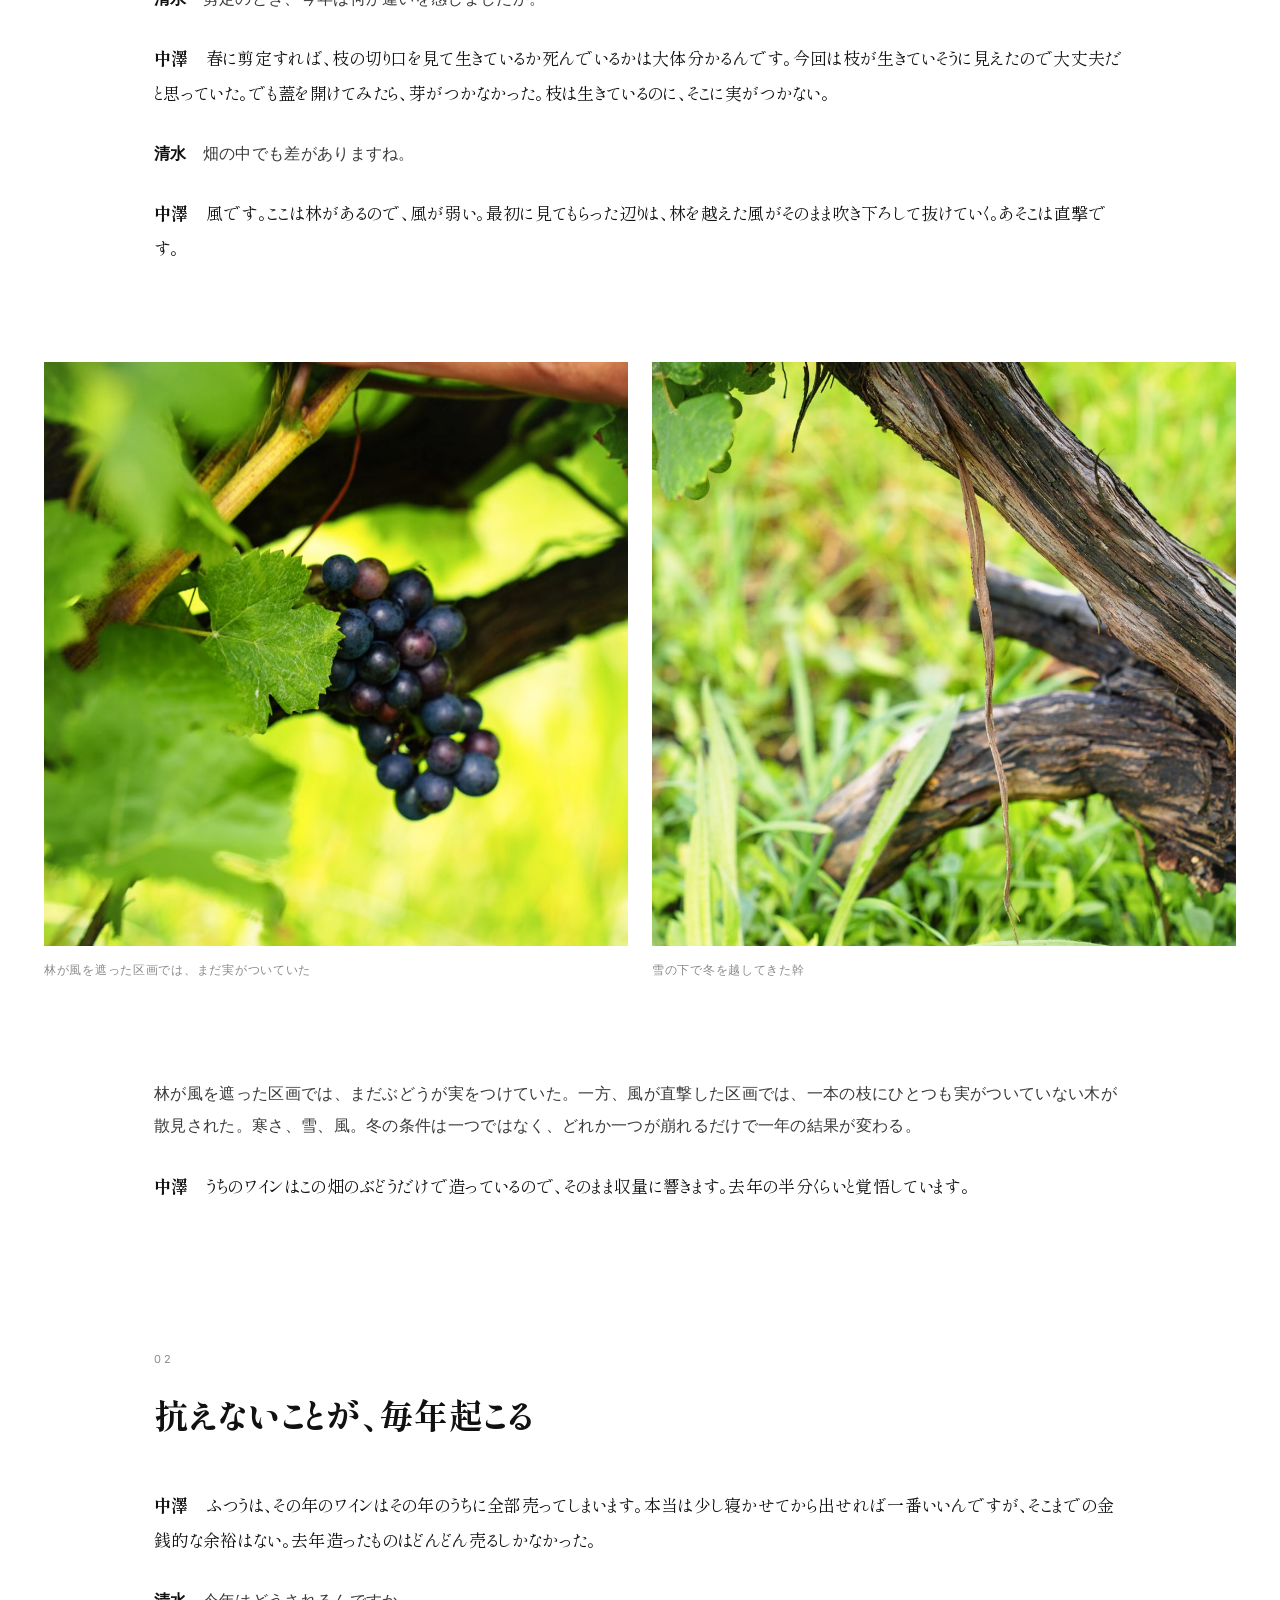
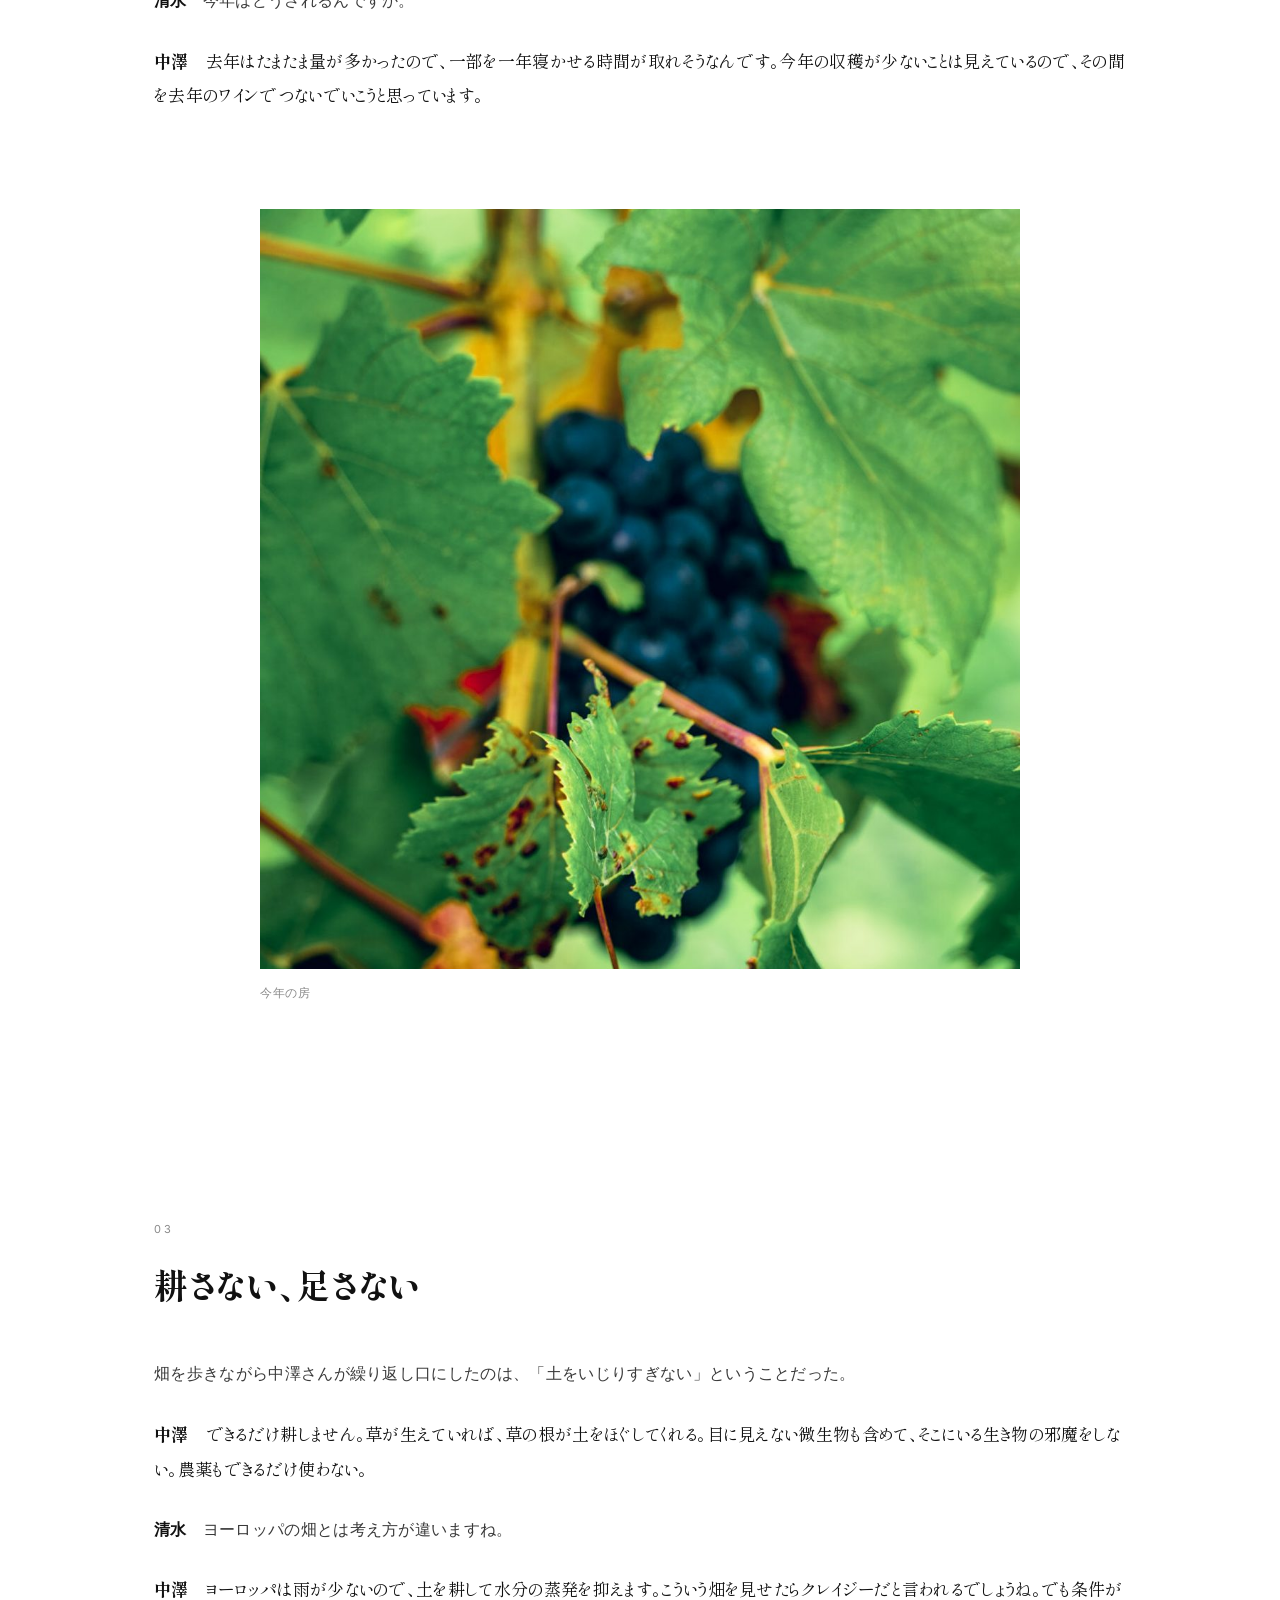
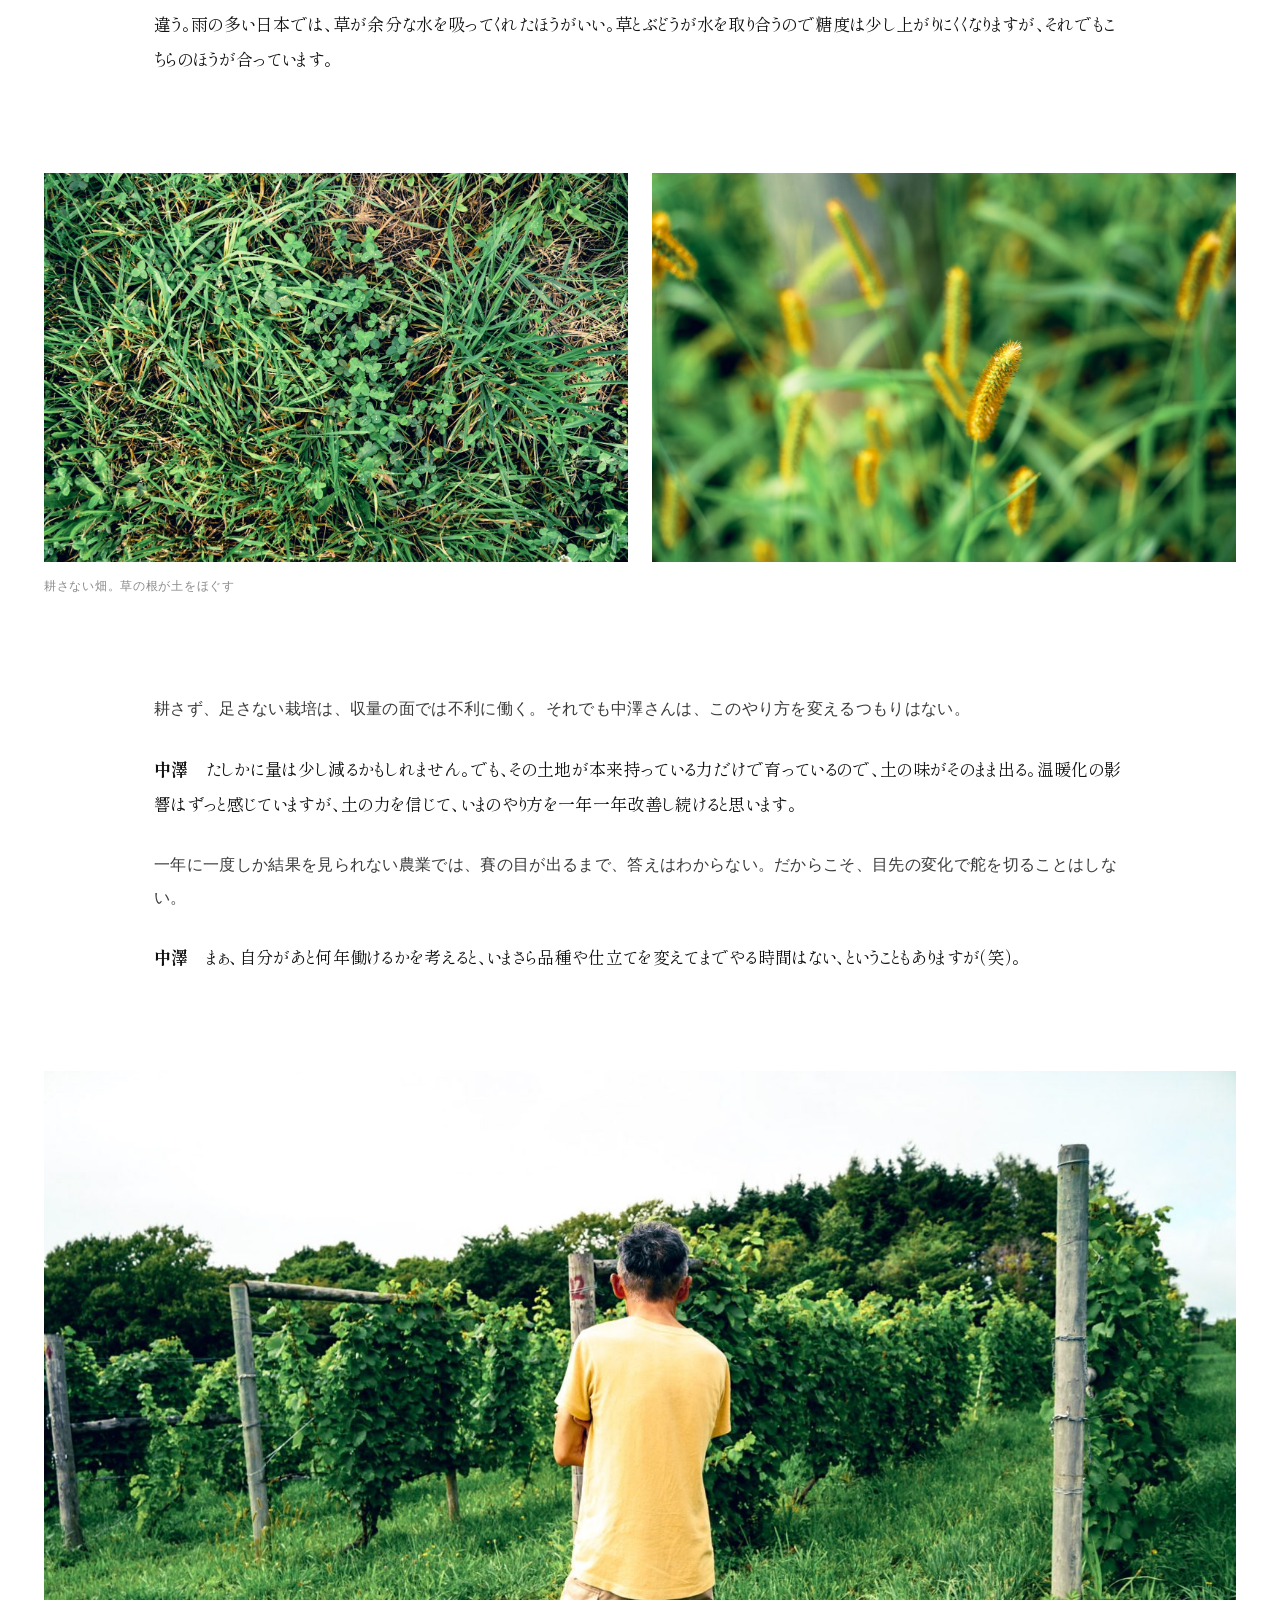
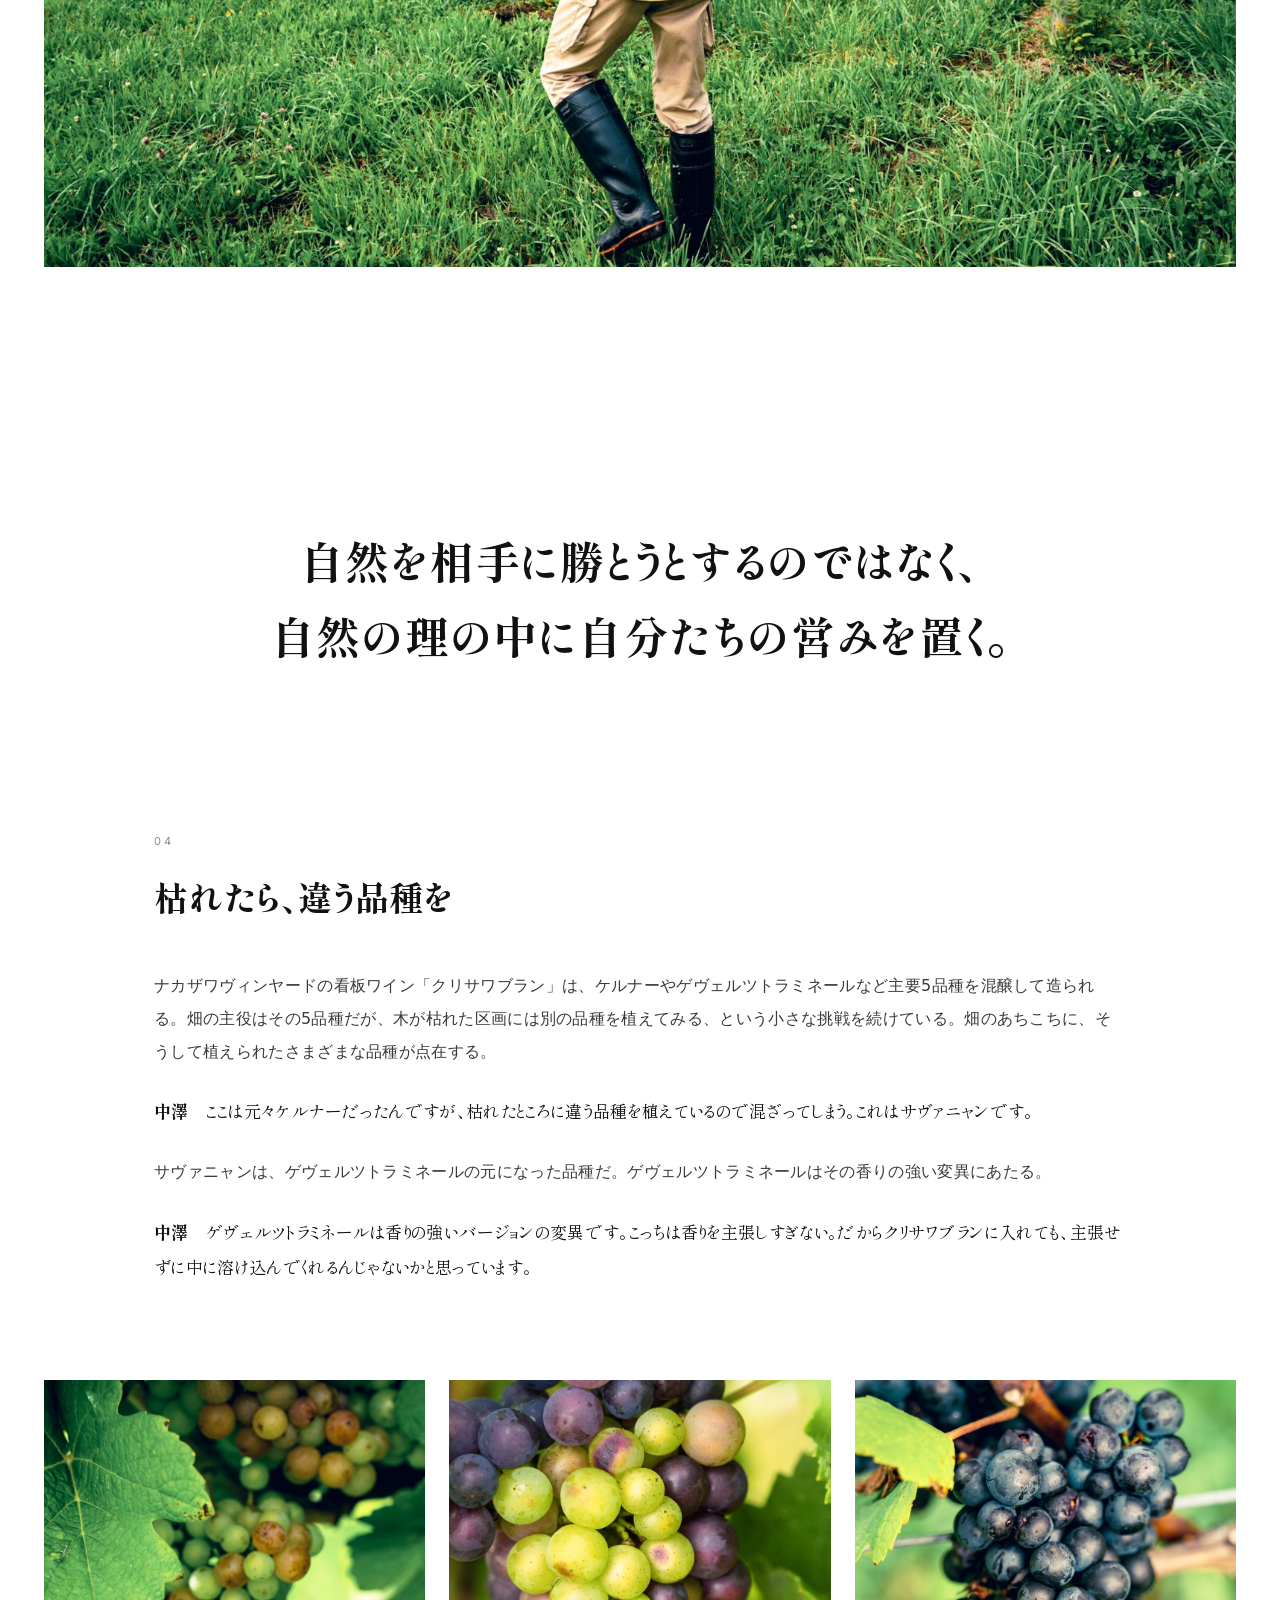
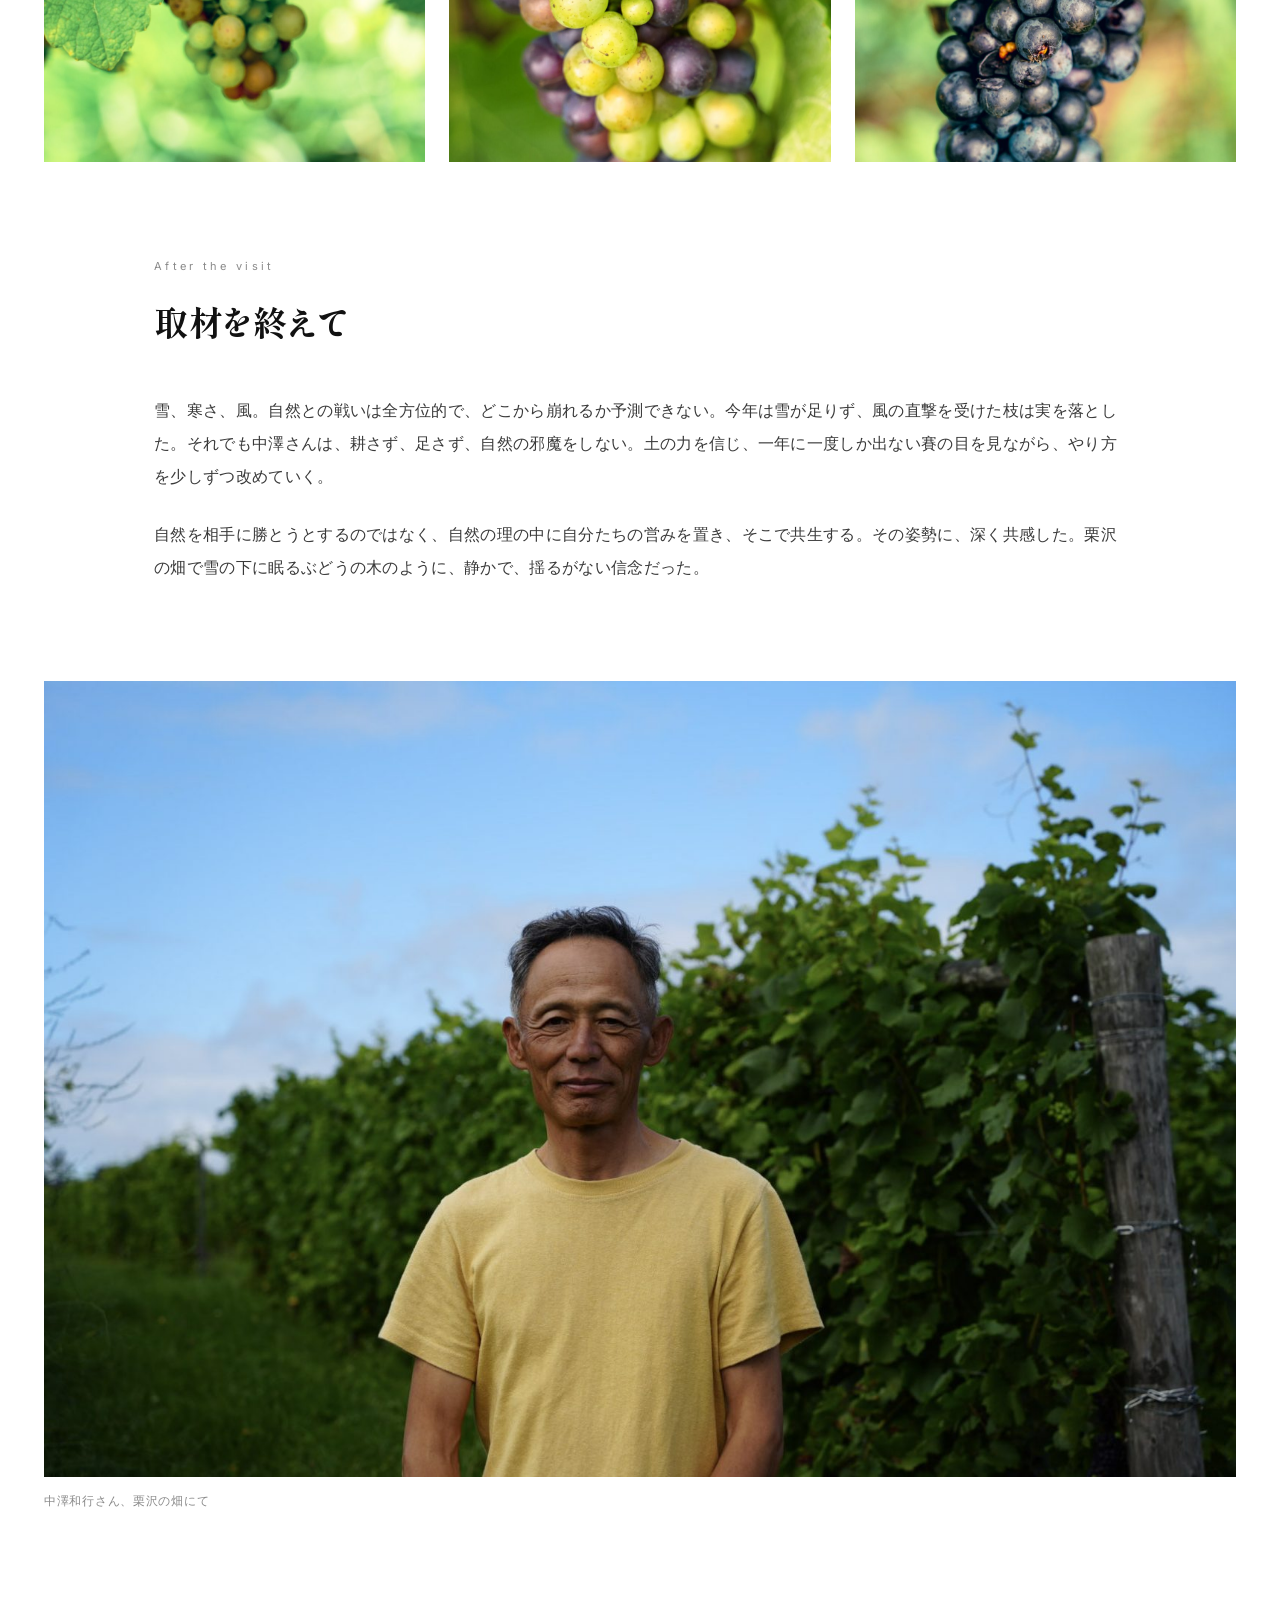
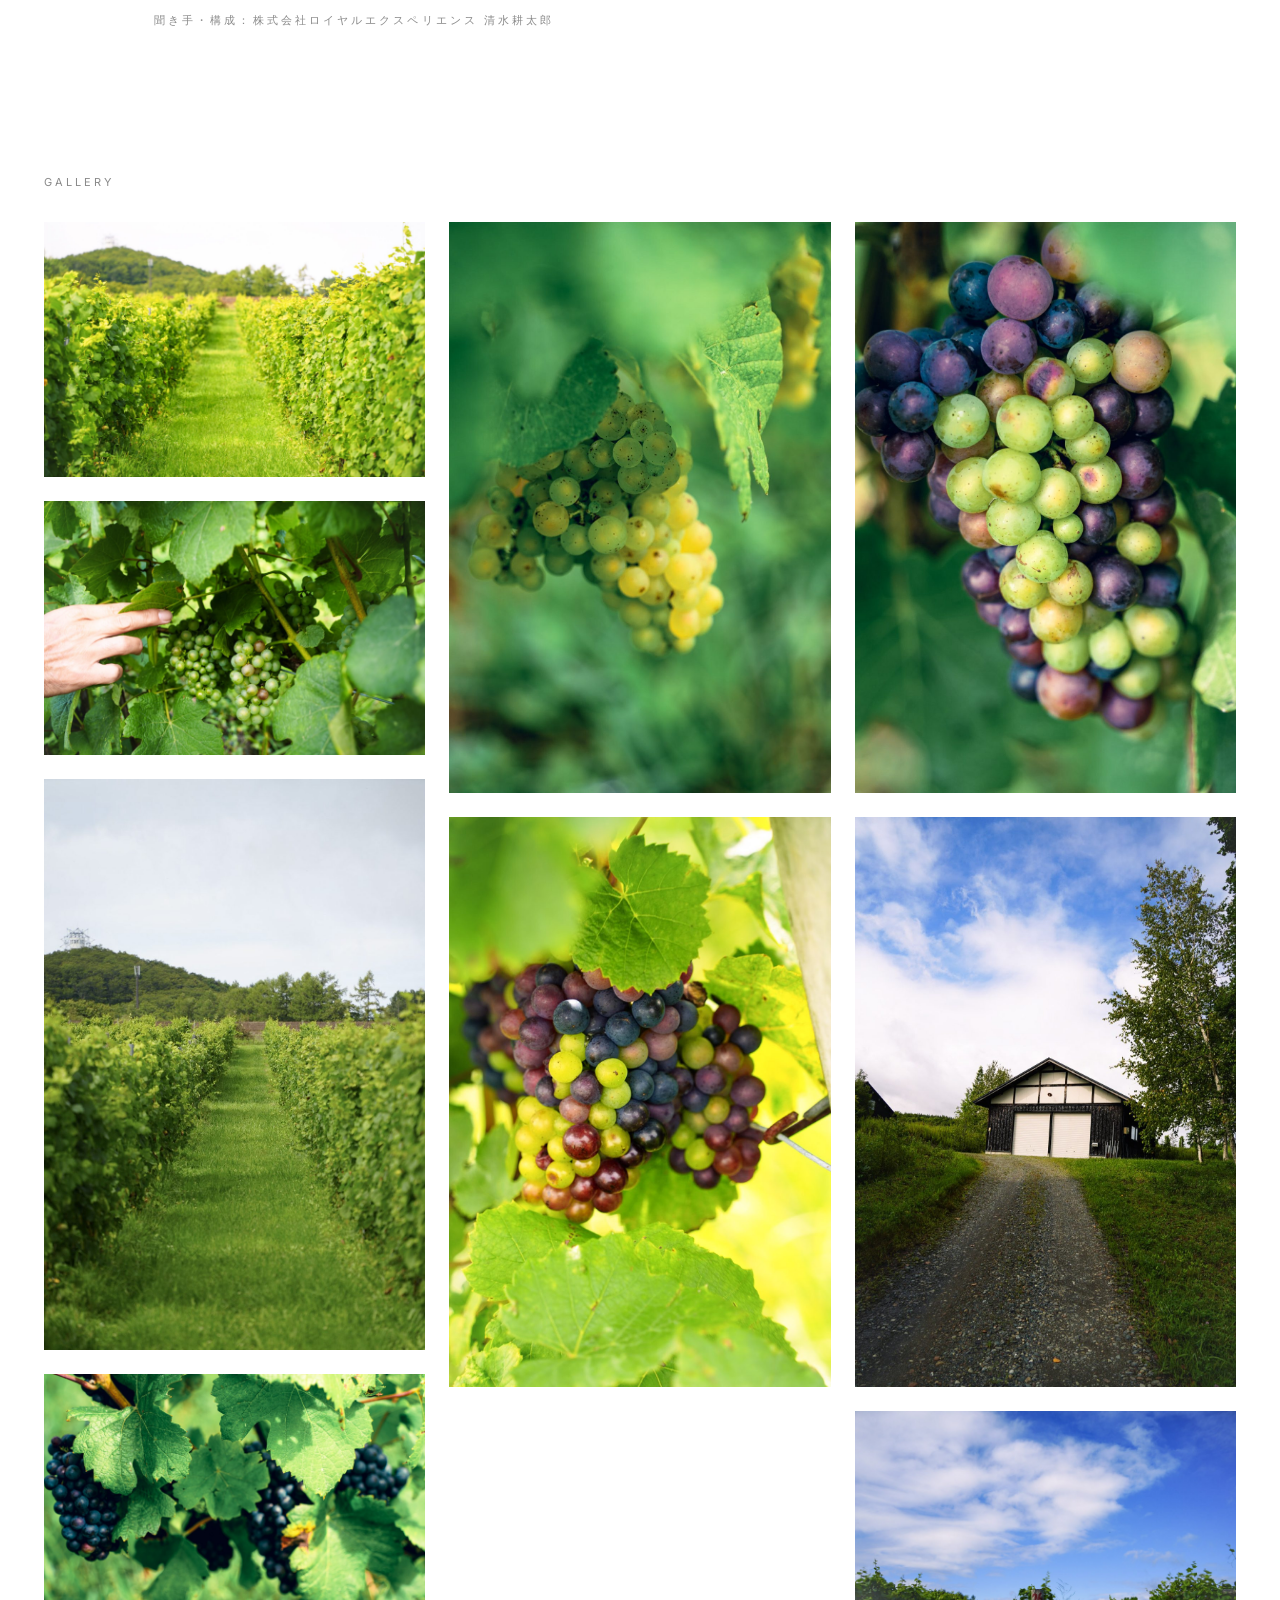
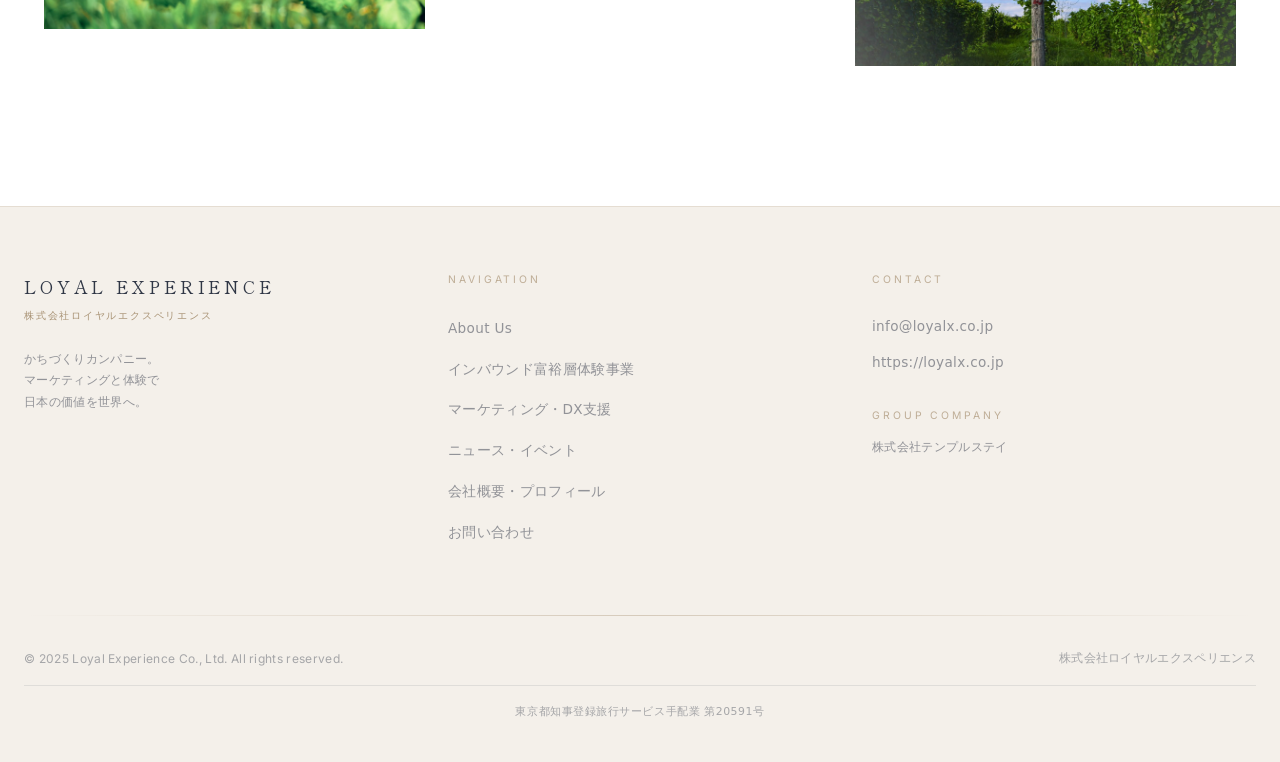
==== commit 4d5801a8: "共通ヘッダー・フッターを /common/ に一元化し、ナカザワ記事に反映＋文言・レイアウト修正 - /common/header.html, footer.html, chrome.css, chr" ====
--- a/nakazawa20260904/index.html
+++ b/nakazawa20260904/index.html
@@ -30,8 +30,9 @@
 <link rel="preconnect" href="https://fonts.googleapis.com">
 <link rel="preconnect" href="https://fonts.gstatic.com" crossorigin>
 <link href="https://fonts.googleapis.com/css2?family=Shippori+Mincho:wght@400;500;600;700;800&family=Zen+Kaku+Gothic+New:wght@300;400;500;700&family=Inter:wght@400;500&display=swap" rel="stylesheet">
+<link rel="stylesheet" href="/common/chrome.css">
 <style>
-  :root{--ink:#111;--ink2:#3a3a3a;--mute:#8a8a8a;--line:#e8e8e8;--read:680px;--wide:1240px}
+  :root{--ink:#111;--ink2:#3a3a3a;--mute:#8a8a8a;--line:#e8e8e8;--read:1020px;--wide:1240px}
   *{box-sizing:border-box}
   html,body{margin:0;padding:0;background:#fff;color:var(--ink);-webkit-font-smoothing:antialiased}
   body{font-family:"Zen Kaku Gothic New","Hiragino Kaku Gothic ProN","Yu Gothic",Meiryo,system-ui,sans-serif;font-weight:400;line-height:2.05;letter-spacing:.02em;font-feature-settings:"palt" 1}
@@ -42,47 +43,6 @@
   .wide{max-width:var(--wide);margin:0 auto;padding:0 24px}
   .label{font-family:"Inter",sans-serif;font-size:11px;letter-spacing:.28em;text-transform:uppercase;color:var(--mute)}
 
-  /* ===== 共通ヘッダー（本体サイトと同一デザイン） ===== */
-  :root{--navy-deep:#2A2F3A;--navy:#2F3645;--gold:#A89274;--warm:#fdfaf7;--foot-bg:#f4f0ea}
-  #site-header{position:fixed;top:0;left:0;right:0;z-index:50;background:var(--navy-deep);border-bottom:1px solid rgba(168,146,116,.2)}
-  #site-header .inner{max-width:1280px;margin:0 auto;padding:16px 24px;display:flex;align-items:center;justify-content:space-between}
-  #site-header .logo-img{width:140px;height:auto;max-height:46px;object-fit:contain;display:block;filter:brightness(0) invert(1)}
-  #site-header nav{display:flex;align-items:center;gap:20px}
-  #site-header nav a{font-family:"Inter",sans-serif;font-size:.7rem;letter-spacing:.22em;text-transform:uppercase;color:rgba(255,255,255,.75);transition:color .3s}
-  #site-header nav a:hover{color:#fff}
-  #site-header nav a.cta{border:1px solid var(--gold);color:var(--gold);padding:10px 20px;transition:all .3s}
-  #site-header nav a.cta:hover{background:var(--gold);color:var(--navy-deep)}
-  #hamburger{display:none;flex-direction:column;justify-content:center;gap:6px;width:32px;height:32px;background:none;border:0;cursor:pointer;padding:0}
-  #hamburger span{display:block;height:1px;background:#fff;transition:all .3s}
-  #hamburger span:nth-child(1){width:24px}#hamburger span:nth-child(2){width:16px;margin-left:auto}#hamburger span:nth-child(3){width:24px}
-  #mobile-menu{display:none;position:fixed;inset:0;z-index:60;background:var(--navy-deep);flex-direction:column;align-items:center;justify-content:center;gap:32px}
-  #mobile-menu.open{display:flex}
-  #mobile-menu a{font-family:"Shippori Mincho",serif;color:#fff;font-size:1.5rem;letter-spacing:.1em}
-  #mobile-menu a.cta{border:1px solid var(--gold);color:var(--gold);padding:12px 40px;font-family:"Inter",sans-serif;font-size:.85rem;letter-spacing:.2em;text-transform:uppercase}
-  #close-menu{position:absolute;top:24px;right:28px;background:none;border:0;color:rgba(255,255,255,.5);font-size:1.9rem;font-weight:300;line-height:1;cursor:pointer}
-  #close-menu:hover{color:#fff}
-  @media (max-width:1023px){#site-header nav{display:none}#hamburger{display:flex}}
-  body{padding-top:89px}
-  @media (max-width:1023px){body{padding-top:80px}}
-
-  /* ===== 共通フッター（本体サイトと同一デザイン） ===== */
-  #site-footer{margin-top:140px;background:var(--foot-bg);border-top:1px solid rgba(168,146,116,.2);padding:64px 24px 40px;line-height:1.8}
-  #site-footer .inner{max-width:1280px;margin:0 auto}
-  #site-footer .grid{display:grid;grid-template-columns:1fr;gap:40px;margin-bottom:56px}
-  @media (min-width:768px){#site-footer .grid{grid-template-columns:repeat(3,1fr)}}
-  #site-footer .brand-en{font-family:"Shippori Mincho",serif;font-size:1.1rem;letter-spacing:.22em;color:var(--navy);font-weight:300;display:block}
-  #site-footer .brand-jp{font-size:.62rem;color:var(--gold);letter-spacing:.18em;margin-top:4px;display:block;font-weight:300}
-  #site-footer .tagline{font-size:.75rem;color:rgba(47,54,69,.5);margin-top:24px;font-weight:300}
-  #site-footer .col-title{font-family:"Inter",sans-serif;font-size:.65rem;color:rgba(168,146,116,.7);letter-spacing:.28em;text-transform:uppercase;margin:0 0 24px}
-  #site-footer ul{list-style:none;margin:0;padding:0}
-  #site-footer ul li{margin-bottom:12px}
-  #site-footer ul a,#site-footer .contact a{font-size:.85rem;color:rgba(47,54,69,.5);font-weight:300;transition:color .3s}
-  #site-footer ul a:hover{color:var(--navy)}
-  #site-footer .contact a:hover{color:var(--gold)}
-  #site-footer .gold-line{height:1px;background:linear-gradient(to right,transparent,rgba(168,146,116,.4),transparent)}
-  #site-footer .bottom{margin-top:32px;display:flex;flex-direction:column;align-items:center;justify-content:space-between;gap:12px;font-size:.75rem;color:rgba(47,54,69,.4)}
-  @media (min-width:768px){#site-footer .bottom{flex-direction:row}}
-  #site-footer .license{margin-top:16px;padding-top:16px;border-top:1px solid rgba(47,54,69,.1);text-align:center;font-size:.68rem;color:rgba(47,54,69,.4);letter-spacing:.05em}
 
   .hero{width:100%;height:92vh;min-height:520px;max-height:960px;overflow:hidden}
   .hero img{width:100%;height:100%;object-fit:cover;object-position:center 35%}
@@ -91,10 +51,9 @@
   .title{max-width:var(--wide);margin:0 auto;padding:72px 32px 0}
   .title .over{font-family:"Inter",sans-serif;font-size:11px;letter-spacing:.3em;text-transform:uppercase;color:var(--mute);margin:0 0 28px}
   .title h1{font-family:"Shippori Mincho",serif;font-weight:800;font-size:clamp(40px,8vw,112px);line-height:1.15;letter-spacing:-.01em;margin:0;max-width:16em}
-  .title .deck{display:grid;grid-template-columns:1fr 1fr;gap:40px;align-items:end;margin-top:48px;padding-top:28px;border-top:1px solid var(--ink)}
+  .title .deck{display:flex;flex-direction:column;gap:28px;align-items:center;text-align:center;margin-top:48px;padding-top:28px;border-top:1px solid var(--ink)}
   .title .deck p{font-family:"Shippori Mincho",serif;font-weight:500;font-size:clamp(17px,1.8vw,22px);line-height:1.8;letter-spacing:.04em;margin:0}
-  .title .by{font-family:"Inter",sans-serif;font-size:11px;letter-spacing:.2em;text-transform:uppercase;color:var(--mute);line-height:2.2;text-align:right}
-  @media (max-width:720px){.title .deck{grid-template-columns:1fr;gap:20px}.title .by{text-align:left}}
+  .title .by{font-family:"Inter",sans-serif;font-size:11px;letter-spacing:.2em;text-transform:uppercase;color:var(--mute);line-height:2.2;text-align:center}
   .cap{margin-top:14px;font-size:12px;letter-spacing:.06em;color:var(--mute);line-height:1.8}
 
   .sq img{aspect-ratio:1/1;object-fit:cover;width:100%}
@@ -102,7 +61,7 @@
   .lede p{font-family:"Shippori Mincho",serif;font-size:clamp(18px,2vw,22px);line-height:2.1;letter-spacing:.04em;margin:0 0 1.2em}
 
   .ch{padding:120px 0 0}
-  .ch h2{font-family:"Shippori Mincho",serif;font-weight:800;font-size:clamp(30px,4.6vw,56px);line-height:1.35;letter-spacing:.02em;margin:0 0 56px}
+  .ch h2{font-family:"Shippori Mincho",serif;font-weight:800;font-size:clamp(22px,2.8vw,34px);line-height:1.5;letter-spacing:.02em;margin:0 0 48px}
   .ch h2 .n{display:block;font-family:"Inter",sans-serif;font-weight:400;font-size:11px;letter-spacing:.3em;color:var(--mute);margin-bottom:22px}
   .ch p{font-size:16px;color:var(--ink2);margin:0 0 1.6em}
   .qa p{margin:0 0 1.6em}
@@ -137,32 +96,7 @@
 </head>
 <body>
 
-<header id="site-header">
-  <div class="inner">
-    <a href="/" aria-label="株式会社ロイヤルエクスペリエンス トップへ">
-      <img src="../images/LX_logo.png" alt="LOYAL EXPERIENCE 株式会社ロイヤルエクスペリエンス" class="logo-img" width="155" height="57" loading="eager" decoding="async">
-    </a>
-    <nav>
-      <a href="/#about">About</a>
-      <a href="/#business02">Inbound</a>
-      <a href="/#business01">Marketing</a>
-      <a href="/#news">News</a>
-      <a href="/#company">Company</a>
-      <a href="/#contact" class="cta">Contact</a>
-    </nav>
-    <button id="hamburger" aria-label="メニュー"><span></span><span></span><span></span></button>
-  </div>
-</header>
-
-<div id="mobile-menu" role="dialog" aria-modal="true" aria-label="ナビゲーションメニュー">
-  <button id="close-menu" aria-label="閉じる">✕</button>
-  <a href="/#about">About</a>
-  <a href="/#business02">Inbound</a>
-  <a href="/#business01">Marketing</a>
-  <a href="/#news">News</a>
-  <a href="/#company">Company</a>
-  <a href="/#contact" class="cta">Contact</a>
-</div>
+<div id="common-header"></div>
 
 <div class="hero"><img src="assets/img/hero-portrait.jpg" alt="栗沢の畑に立つ中澤和行さん"></div>
 
@@ -206,7 +140,7 @@
 </div></section>
 
 <section class="ch"><div class="read">
-  <h2><span class="n">02</span>収量が減る年に、<br>あえて寝かせる</h2>
+  <h2><span class="n">02</span>抗えないことが、毎年起こる</h2>
   <div class="qa">
     <p class="a"><b>中澤</b>ふつうは、その年のワインはその年のうちに全部売ってしまいます。本当は少し寝かせてから出せれば一番いいんですが、そこまでの金銭的な余裕はない。去年造ったものはどんどん売るしかなかった。</p>
     <p><b>清水</b>今年はどうされるんですか。</p>
@@ -289,51 +223,7 @@
   </div>
 </section>
 
-<footer id="site-footer">
-  <div class="inner">
-    <div class="grid">
-      <div>
-        <a href="/">
-          <span class="brand-en">LOYAL EXPERIENCE</span>
-          <span class="brand-jp">株式会社ロイヤルエクスペリエンス</span>
-        </a>
-        <p class="tagline">かちづくりカンパニー。<br>マーケティングと体験で<br>日本の価値を世界へ。</p>
-      </div>
-      <div>
-        <p class="col-title">Navigation</p>
-        <ul>
-          <li><a href="/#about">About Us</a></li>
-          <li><a href="/#business02">インバウンド富裕層体験事業</a></li>
-          <li><a href="/#business01">マーケティング・DX支援</a></li>
-          <li><a href="/#news">ニュース・イベント</a></li>
-          <li><a href="/#company">会社概要・プロフィール</a></li>
-          <li><a href="/#contact">お問い合わせ</a></li>
-        </ul>
-      </div>
-      <div class="contact">
-        <p class="col-title">Contact</p>
-        <a href="mailto:info@loyalx.co.jp" style="display:block;margin-bottom:12px">info@loyalx.co.jp</a>
-        <a href="https://loyalx.co.jp" target="_blank" rel="noopener noreferrer" style="display:block">https://loyalx.co.jp</a>
-        <div style="margin-top:32px">
-          <p class="col-title" style="margin-bottom:12px">Group Company</p>
-          <p style="font-size:.75rem;color:rgba(47,54,69,.5);font-weight:300;margin:0">株式会社テンプルステイ</p>
-        </div>
-      </div>
-    </div>
-    <div class="gold-line"></div>
-    <div class="bottom">
-      <p style="font-family:'Inter',sans-serif;margin:0">© 2025 Loyal Experience Co., Ltd. All rights reserved.</p>
-      <p style="margin:0">株式会社ロイヤルエクスペリエンス</p>
-    </div>
-    <div class="license">東京都知事登録旅行サービス手配業 第20591号</div>
-  </div>
-</footer>
-
-<script>
-  const ham=document.getElementById('hamburger'),menu=document.getElementById('mobile-menu');
-  ham.addEventListener('click',()=>menu.classList.add('open'));
-  document.getElementById('close-menu').addEventListener('click',()=>menu.classList.remove('open'));
-  menu.querySelectorAll('a').forEach(a=>a.addEventListener('click',()=>menu.classList.remove('open')));
-</script>
+<div id="common-footer"></div>
+<script src="/common/chrome.js" defer></script>
 </body>
 </html>
--- a/common/chrome.css
+++ b/common/chrome.css
@@ -0,0 +1,47 @@
+/* ═══ loyalx.co.jp 共通ヘッダー・フッター（サブページ用） ═══
+   本体トップ（index.html）と同一デザイン。
+   使い方: <link rel="stylesheet" href="/common/chrome.css"> + /common/chrome.js を読み込む */
+
+:root{--navy-deep:#2A2F3A;--navy:#2F3645;--gold:#A89274;--warm:#fdfaf7;--foot-bg:#f4f0ea}
+
+/* ── Header ── */
+#site-header{position:fixed;top:0;left:0;right:0;z-index:50;background:var(--navy-deep);border-bottom:1px solid rgba(168,146,116,.2)}
+#site-header .inner{max-width:1280px;margin:0 auto;padding:16px 24px;display:flex;align-items:center;justify-content:space-between}
+#site-header .logo-img{width:140px;height:auto;max-height:46px;object-fit:contain;display:block;filter:brightness(0) invert(1)}
+#site-header nav{display:flex;align-items:center;gap:20px}
+#site-header nav a{font-family:"Inter",sans-serif;font-size:.7rem;letter-spacing:.22em;text-transform:uppercase;color:rgba(255,255,255,.75);transition:color .3s;text-decoration:none}
+#site-header nav a:hover{color:#fff}
+#site-header nav a.cta{border:1px solid var(--gold);color:var(--gold);padding:10px 20px;transition:all .3s}
+#site-header nav a.cta:hover{background:var(--gold);color:var(--navy-deep)}
+#hamburger{display:none;flex-direction:column;justify-content:center;gap:6px;width:32px;height:32px;background:none;border:0;cursor:pointer;padding:0}
+#hamburger span{display:block;height:1px;background:#fff;transition:all .3s}
+#hamburger span:nth-child(1){width:24px}#hamburger span:nth-child(2){width:16px;margin-left:auto}#hamburger span:nth-child(3){width:24px}
+#mobile-menu{display:none;position:fixed;inset:0;z-index:60;background:var(--navy-deep);flex-direction:column;align-items:center;justify-content:center;gap:32px}
+#mobile-menu.open{display:flex}
+#mobile-menu a{font-family:"Shippori Mincho",serif;color:#fff;font-size:1.5rem;letter-spacing:.1em;text-decoration:none}
+#mobile-menu a.cta{border:1px solid var(--gold);color:var(--gold);padding:12px 40px;font-family:"Inter",sans-serif;font-size:.85rem;letter-spacing:.2em;text-transform:uppercase}
+#close-menu{position:absolute;top:24px;right:28px;background:none;border:0;color:rgba(255,255,255,.5);font-size:1.9rem;font-weight:300;line-height:1;cursor:pointer}
+#close-menu:hover{color:#fff}
+@media (max-width:1023px){#site-header nav{display:none}#hamburger{display:flex}}
+body{padding-top:89px}
+@media (max-width:1023px){body{padding-top:80px}}
+
+/* ── Footer ── */
+#site-footer{margin-top:140px;background:var(--foot-bg);border-top:1px solid rgba(168,146,116,.2);padding:64px 24px 40px;line-height:1.8}
+#site-footer a{text-decoration:none}
+#site-footer .inner{max-width:1280px;margin:0 auto}
+#site-footer .grid{display:grid;grid-template-columns:1fr;gap:40px;margin-bottom:56px}
+@media (min-width:768px){#site-footer .grid{grid-template-columns:repeat(3,1fr)}}
+#site-footer .brand-en{font-family:"Shippori Mincho",serif;font-size:1.1rem;letter-spacing:.22em;color:var(--navy);font-weight:300;display:block}
+#site-footer .brand-jp{font-size:.62rem;color:var(--gold);letter-spacing:.18em;margin-top:4px;display:block;font-weight:300}
+#site-footer .tagline{font-size:.75rem;color:rgba(47,54,69,.5);margin-top:24px;font-weight:300}
+#site-footer .col-title{font-family:"Inter",sans-serif;font-size:.65rem;color:rgba(168,146,116,.7);letter-spacing:.28em;text-transform:uppercase;margin:0 0 24px}
+#site-footer ul{list-style:none;margin:0;padding:0}
+#site-footer ul li{margin-bottom:12px}
+#site-footer ul a,#site-footer .contact a{font-size:.85rem;color:rgba(47,54,69,.5);font-weight:300;transition:color .3s}
+#site-footer ul a:hover{color:var(--navy)}
+#site-footer .contact a:hover{color:var(--gold)}
+#site-footer .gold-line{height:1px;background:linear-gradient(to right,transparent,rgba(168,146,116,.4),transparent)}
+#site-footer .bottom{margin-top:32px;display:flex;flex-direction:column;align-items:center;justify-content:space-between;gap:12px;font-size:.75rem;color:rgba(47,54,69,.4)}
+@media (min-width:768px){#site-footer .bottom{flex-direction:row}}
+#site-footer .license{margin-top:16px;padding-top:16px;border-top:1px solid rgba(47,54,69,.1);text-align:center;font-size:.68rem;color:rgba(47,54,69,.4);letter-spacing:.05em}
